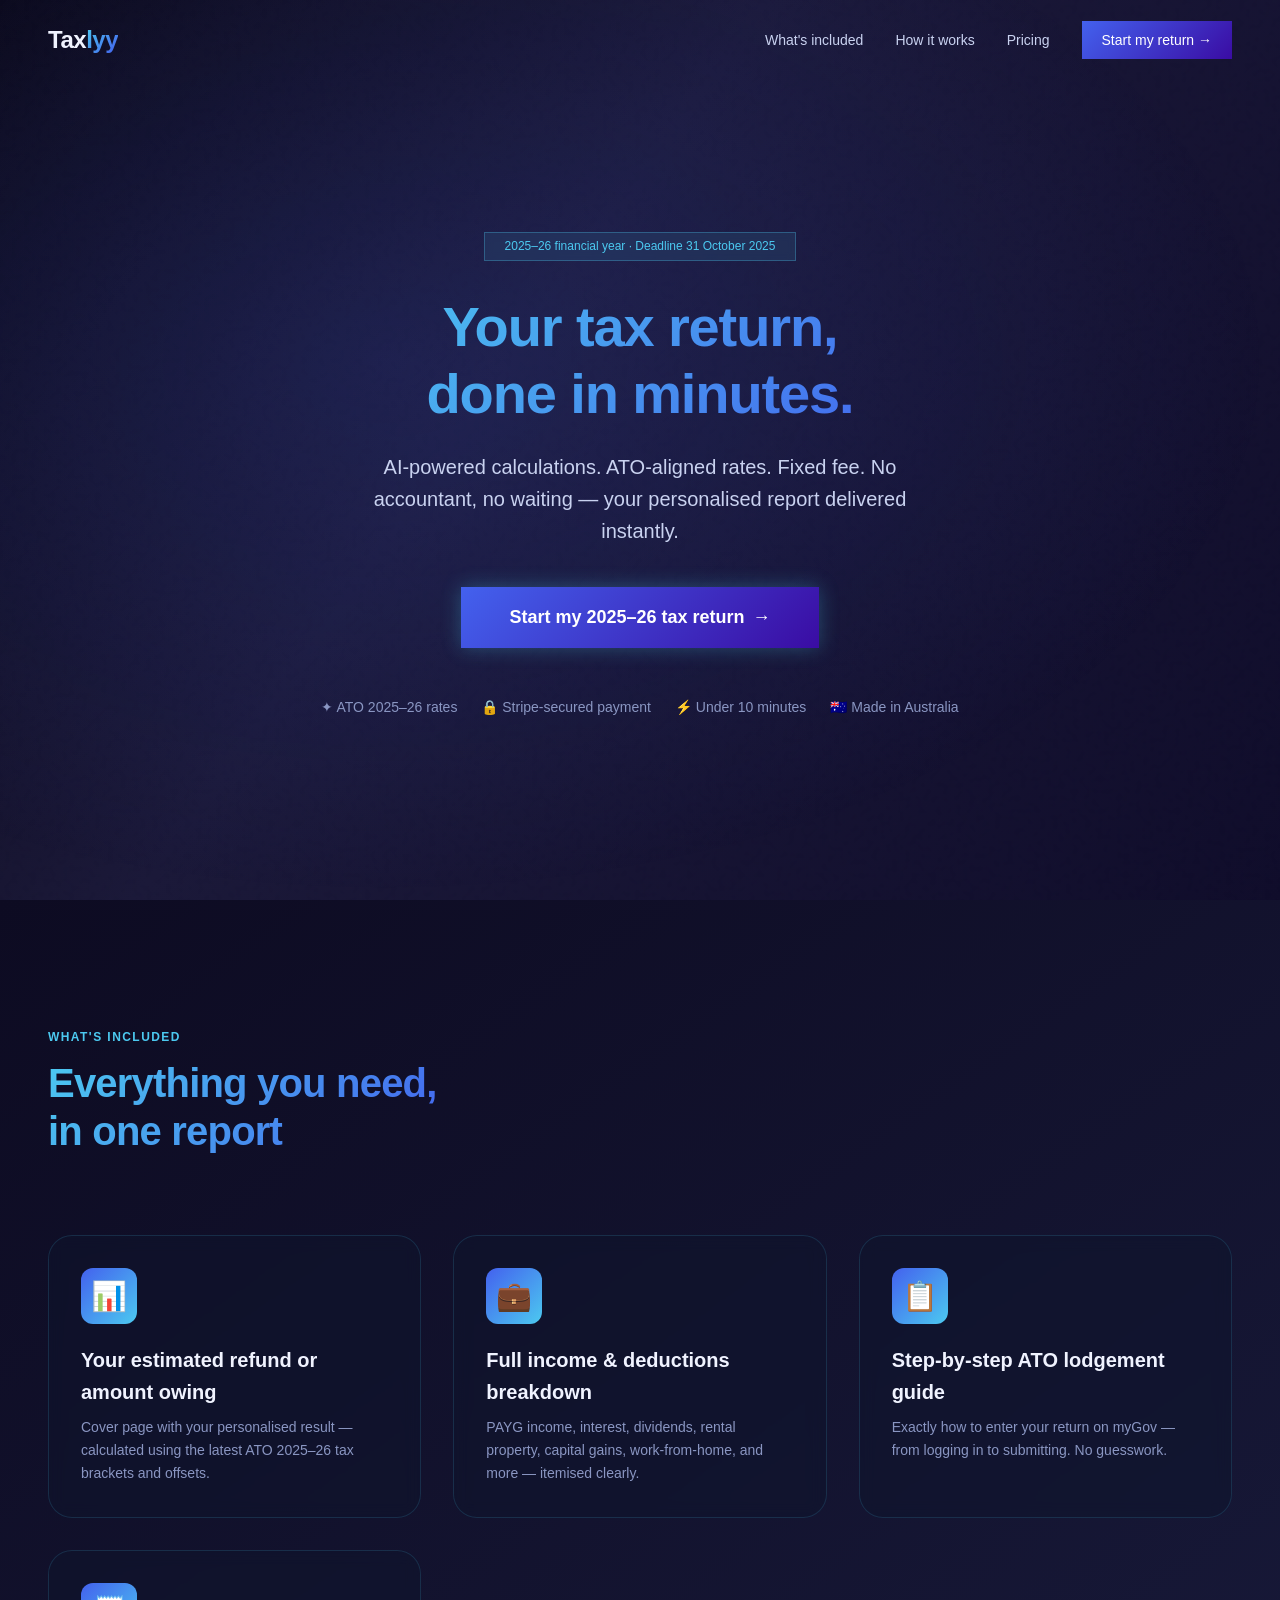
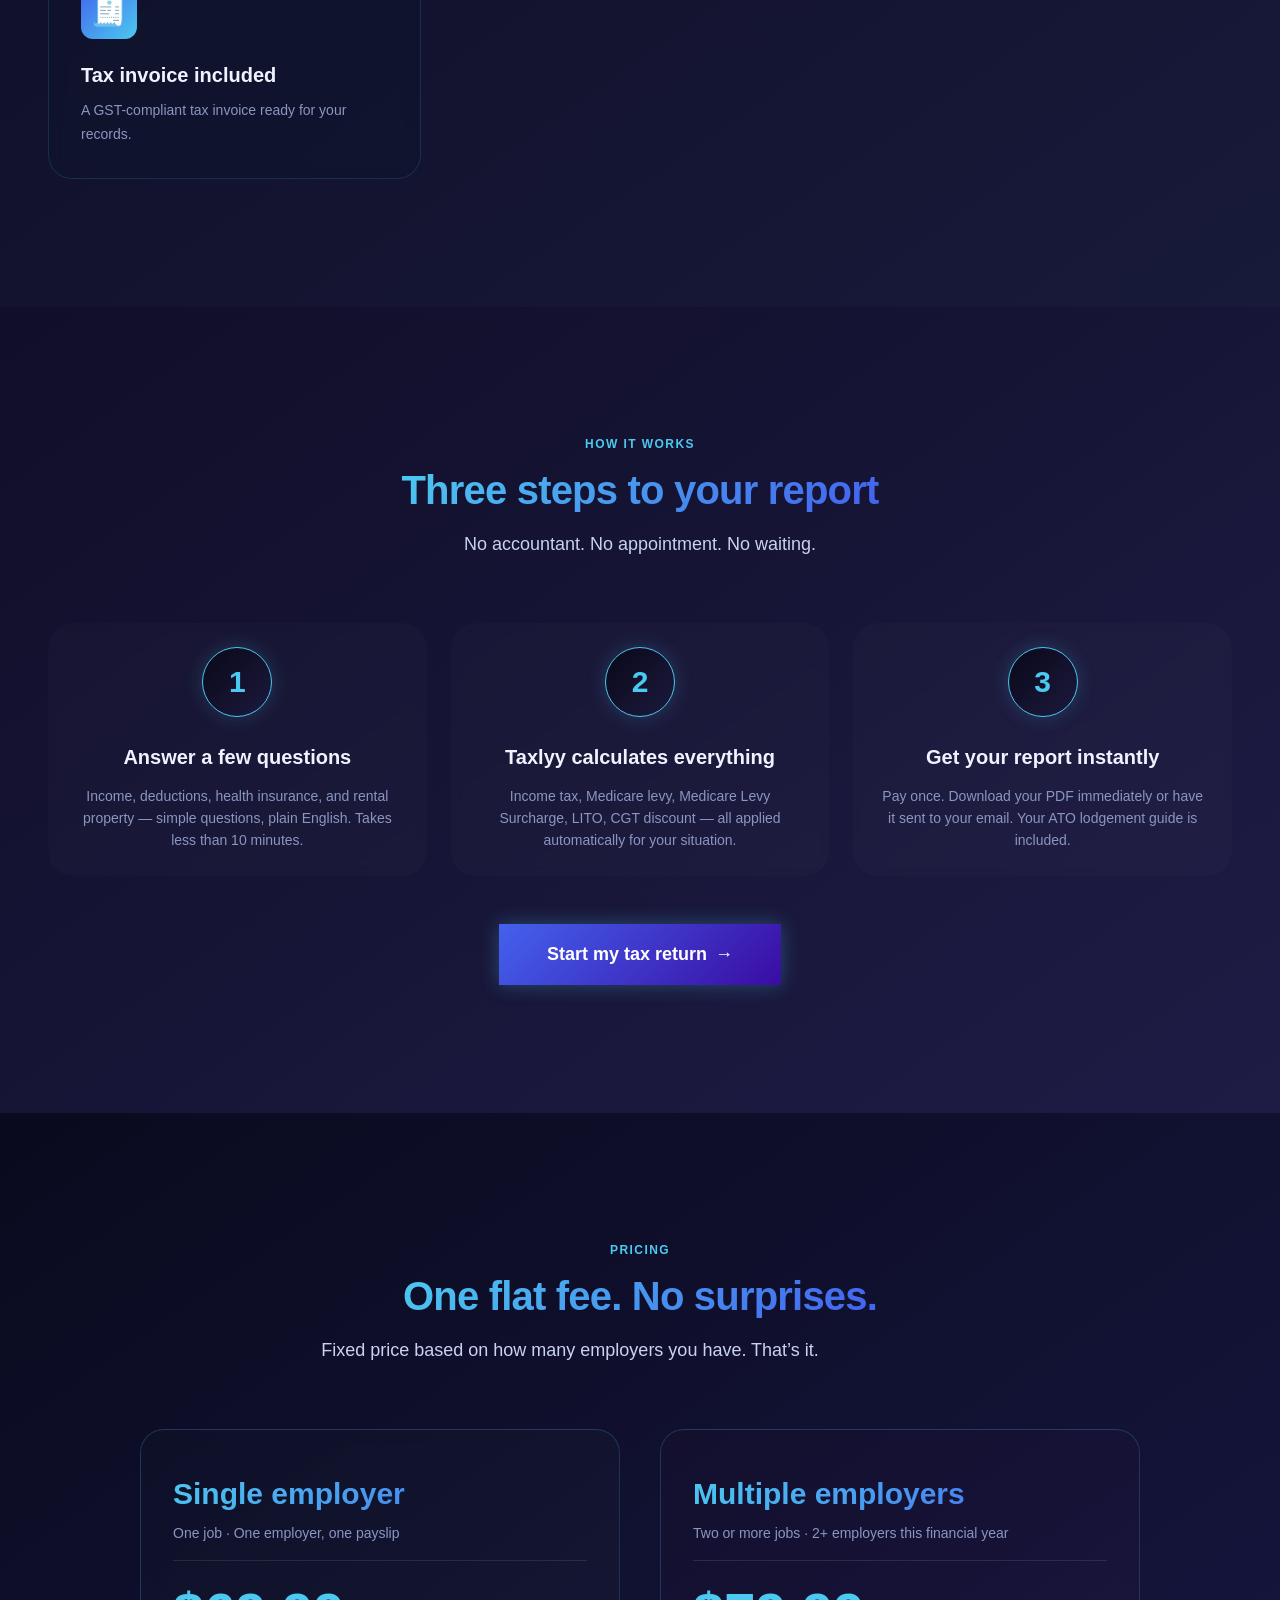
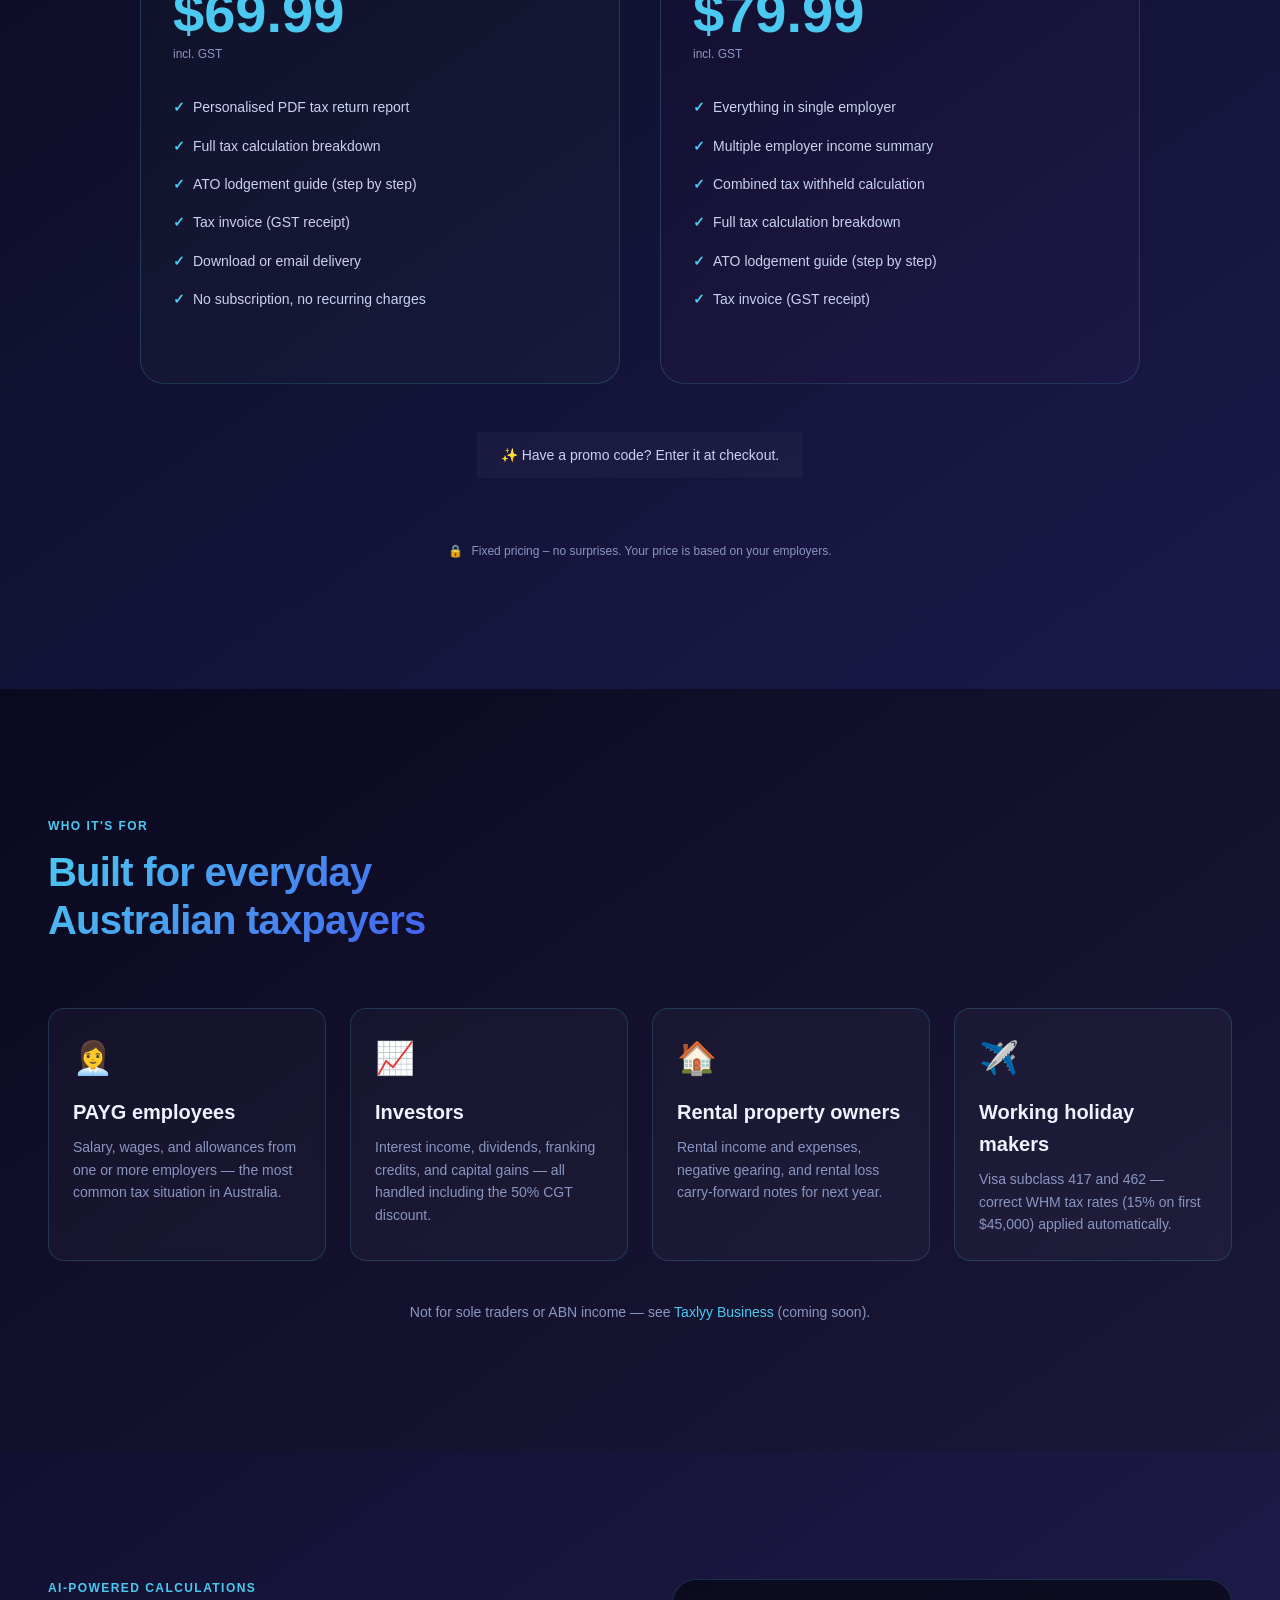
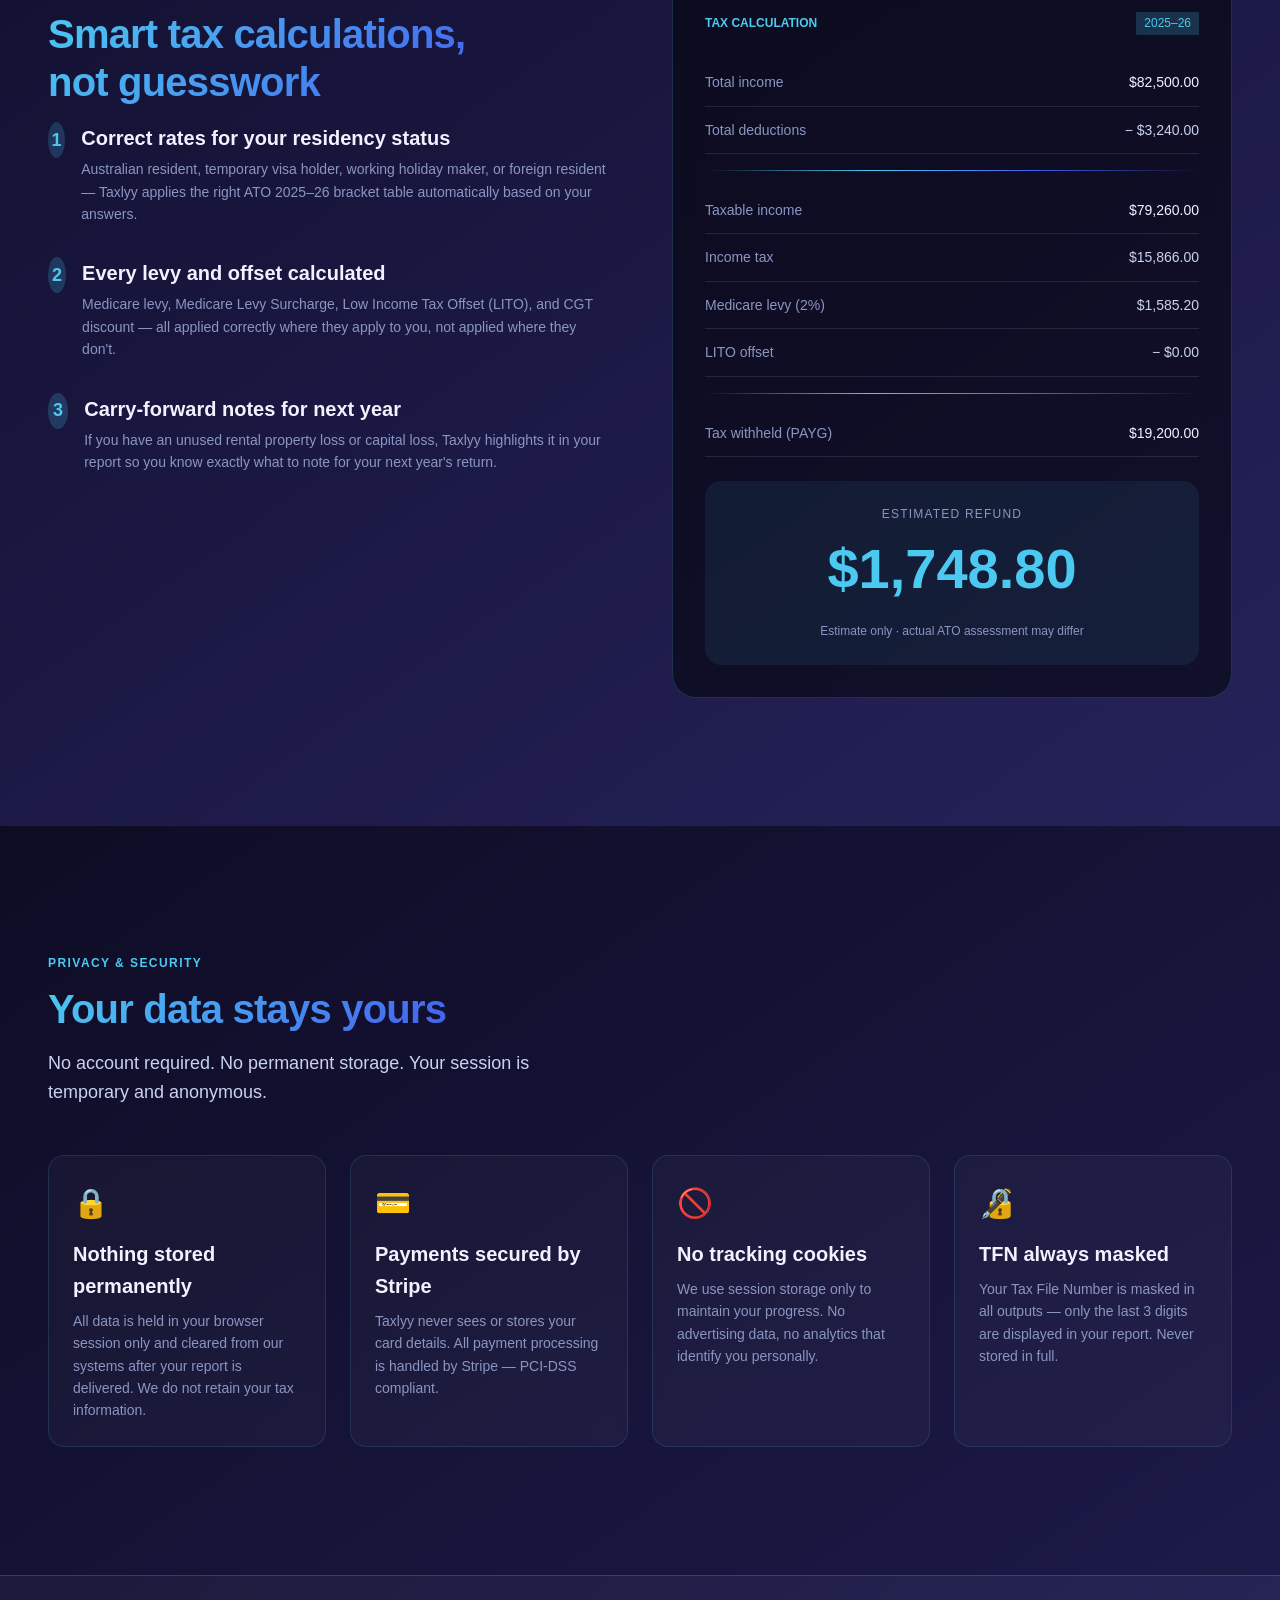
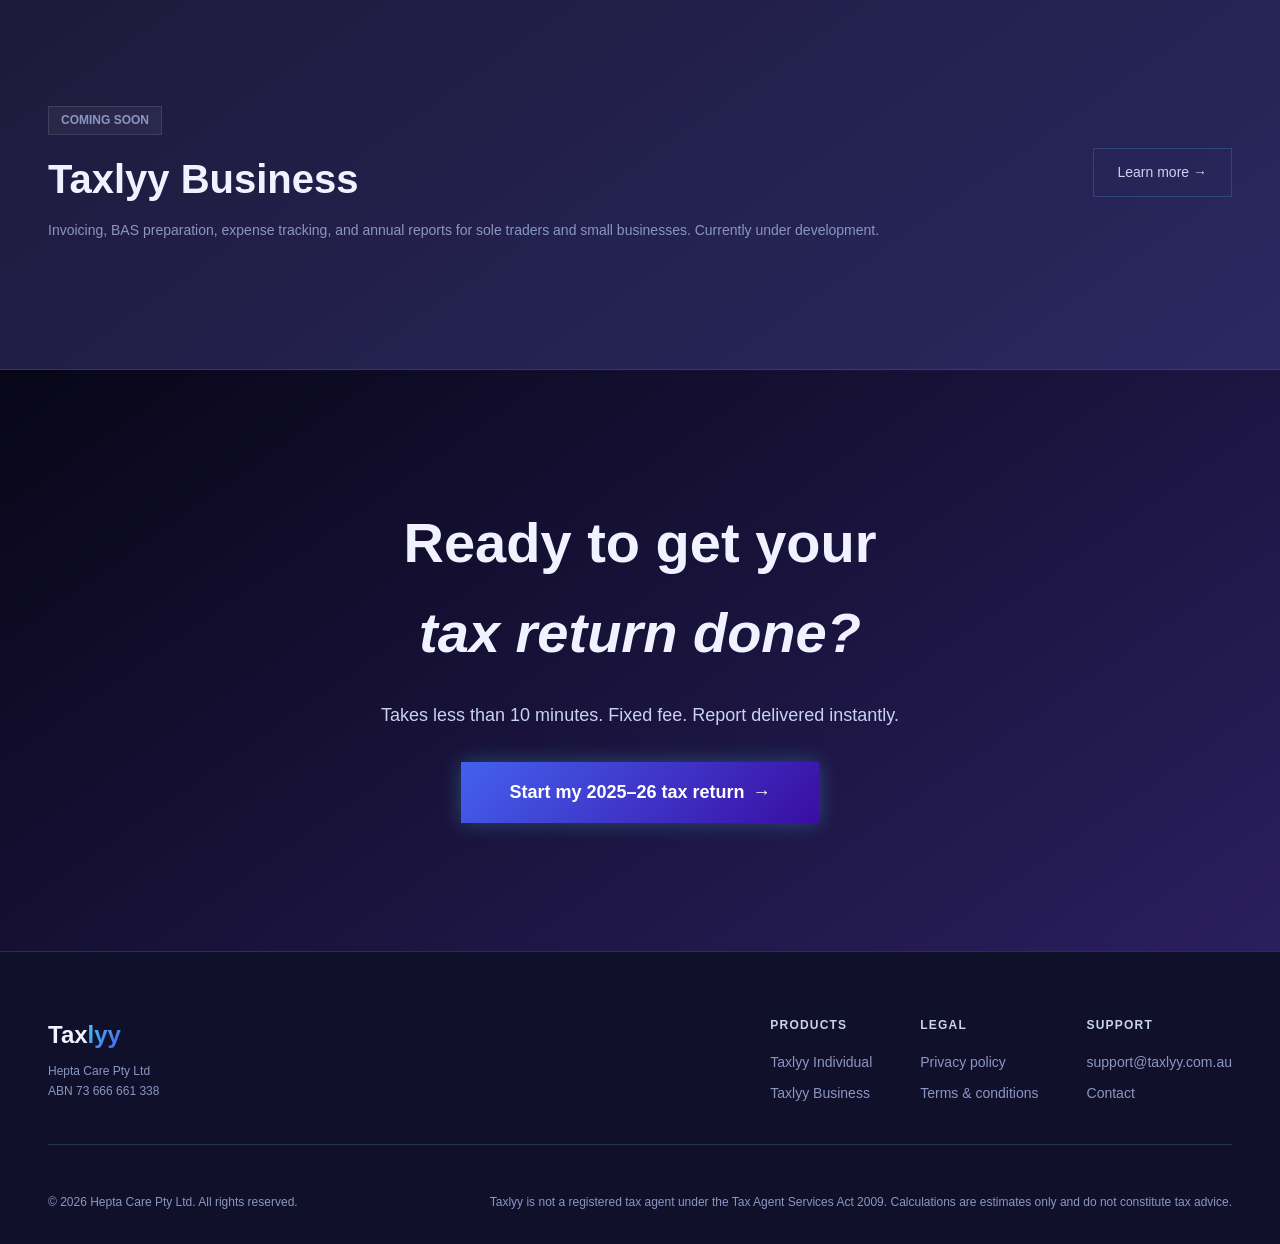
==== frontend/index.html @ 31630ec0 "Initial commit" ====
<!DOCTYPE html>
<html lang="en">
<head>
<meta charset="UTF-8">
<meta name="viewport" content="width=device-width, initial-scale=1.0">
<meta name="description" content="Taxlyy Individual — your Australian tax return done in under 10 minutes. AI-powered, ATO-aligned, fixed fee. 2025–26 financial year.">
<title>Taxlyy — Your Tax Return, Done</title>
<link rel="stylesheet" href="variables.css">
<link rel="stylesheet" href="styles.css">
<link rel="stylesheet" href="/legal/legal.css">
</head>
<body>

<!-- NAV -->
<nav id="navbar">
  <a href="/" class="nav-logo">Tax<span>lyy</span></a>
  <div class="nav-links">
    <a href="#features">What's included</a>
    <a href="#how">How it works</a>
    <a href="#pricing">Pricing</a>
    <a href="../individual/index.html" class="nav-cta">Start my return →</a>
  </div>
</nav>

<!-- HERO -->
<section id="hero">
  <div class="hero-grid"></div>
  <div class="hero-glow"></div>
  <div class="hero-inner">
    <div class="hero-badge">2025–26 financial year · Deadline 31 October 2025</div>
    <h1>
        Your tax return,<br>
        done in minutes.
    </h1>
    <p class="hero-sub">AI-powered calculations. ATO-aligned rates. Fixed fee. No accountant, no waiting — your personalised report delivered instantly.</p>
    <div class="hero-cta-group">
      <a href="../individual/index.html" class="btn-primary">
        Start my 2025–26 tax return <span class="arrow">→</span>
      </a>
      <div class="trust-row">
        <span>✦ ATO 2025–26 rates</span>
        <span>🔒 Stripe-secured payment</span>
        <span>⚡ Under 10 minutes</span>
        <span>🇦🇺 Made in Australia</span>
      </div>
    </div>
  </div>
</section>
<div class="section-rule"></div>

<!-- WHAT YOU GET -->
<section id="features">
  <div class="features-header reveal">
    <div class="section-label">What's included</div>
    <div class="section-heading">Everything you need,<br>in one report</div>
  </div>
  <div class="features-grid">
    <div class="feature-card reveal reveal-delay-1">
      <div class="feature-icon">📊</div>
      <h3>Your estimated refund or amount owing</h3>
      <p>Cover page with your personalised result — calculated using the latest ATO 2025–26 tax brackets and offsets.</p>
    </div>
    <div class="feature-card reveal reveal-delay-2">
      <div class="feature-icon">💼</div>
      <h3>Full income & deductions breakdown</h3>
      <p>PAYG income, interest, dividends, rental property, capital gains, work-from-home, and more — itemised clearly.</p>
    </div>
    <div class="feature-card reveal reveal-delay-3">
      <div class="feature-icon">📋</div>
      <h3>Step-by-step ATO lodgement guide</h3>
      <p>Exactly how to enter your return on myGov — from logging in to submitting. No guesswork.</p>
    </div>
    <div class="feature-card reveal reveal-delay-4">
      <div class="feature-icon">🧾</div>
      <h3>Tax invoice included</h3>
      <p>A GST-compliant tax invoice ready for your records.</p>
    </div>
  </div>
</section>

<!-- HOW IT WORKS -->
<section id="how">
  <div class="reveal" style="text-align:center; max-width:520px; margin:0 auto;">
    <div class="section-label">How it works</div>
    <div class="section-heading">Three steps to your report</div>
    <p class="section-sub">No accountant. No appointment. No waiting.</p>
  </div>
  <div class="steps-grid">
    <div class="step reveal reveal-delay-1">
      <div class="step-num">1</div>
      <h3>Answer a few questions</h3>
      <p>Income, deductions, health insurance, and rental property — simple questions, plain English. Takes less than 10 minutes.</p>
    </div>
    <div class="step reveal reveal-delay-2">
      <div class="step-num">2</div>
      <h3>Taxlyy calculates everything</h3>
      <p>Income tax, Medicare levy, Medicare Levy Surcharge, LITO, CGT discount — all applied automatically for your situation.</p>
    </div>
    <div class="step reveal reveal-delay-3">
      <div class="step-num">3</div>
      <h3>Get your report instantly</h3>
      <p>Pay once. Download your PDF immediately or have it sent to your email. Your ATO lodgement guide is included.</p>
    </div>
  </div>
  <div class="how-cta reveal">
    <a href="../individual/index.html" class="btn-primary">
      Start my tax return <span class="arrow">→</span>
    </a>
  </div>
</section>

<!-- PRICING -->
<section id="pricing" class="reveal">
    <div class="pricing-header">
        <div class="section-label">PRICING</div>
        <h2 class="section-heading">One flat fee. No surprises.</h2>
        <p class="section-sub">Fixed price based on how many employers you have. That’s it.</p>
    </div>
    <div class="pricing-grid">
        <!-- Single employer card -->
        <div class="price-card">
            <div class="price-title">Single employer</div>
            <div class="price-sub">One job · One employer, one payslip</div>
            <div class="price-amount">$69.99</div>
            <div class="price-gst">incl. GST</div>
            <ul class="price-features">
                <li>Personalised PDF tax return report</li>
                <li>Full tax calculation breakdown</li>
                <li>ATO lodgement guide (step by step)</li>
                <li>Tax invoice (GST receipt)</li>
                <li>Download or email delivery</li>
                <li>No subscription, no recurring charges</li>
            </ul>
        </div>
        <!-- Multiple employers card -->
        <div class="price-card">
            <div class="price-title">Multiple employers</div>
            <div class="price-sub">Two or more jobs · 2+ employers this financial year</div>
            <div class="price-amount">$79.99</div>
            <div class="price-gst">incl. GST</div>
            <ul class="price-features">
                <li>Everything in single employer</li>
                <li>Multiple employer income summary</li>
                <li>Combined tax withheld calculation</li>
                <li>Full tax calculation breakdown</li>
                <li>ATO lodgement guide (step by step)</li>
                <li>Tax invoice (GST receipt)</li>
            </ul>
        </div>
    </div>
    <div class="promo-note">✨ Have a promo code? Enter it at checkout.</div>
    <div class="pricing-footnote">
        <span class="lock-icon">🔒</span> Fixed pricing – no surprises. Your price is based on your employers.
    </div>
</section>

<!-- WHO IT IS FOR -->
<section id="who">
  <div class="reveal">
    <div class="section-label">Who it's for</div>
    <div class="section-heading">Built for everyday<br>Australian taxpayers</div>
  </div>
  <div class="who-grid">
    <div class="who-card reveal reveal-delay-1">
      <div class="who-card-icon">👩‍💼</div>
      <h3>PAYG employees</h3>
      <p>Salary, wages, and allowances from one or more employers — the most common tax situation in Australia.</p>
    </div>
    <div class="who-card reveal reveal-delay-2">
      <div class="who-card-icon">📈</div>
      <h3>Investors</h3>
      <p>Interest income, dividends, franking credits, and capital gains — all handled including the 50% CGT discount.</p>
    </div>
    <div class="who-card reveal reveal-delay-3">
      <div class="who-card-icon">🏠</div>
      <h3>Rental property owners</h3>
      <p>Rental income and expenses, negative gearing, and rental loss carry-forward notes for next year.</p>
    </div>
    <div class="who-card reveal reveal-delay-4">
      <div class="who-card-icon">✈️</div>
      <h3>Working holiday makers</h3>
      <p>Visa subclass 417 and 462 — correct WHM tax rates (15% on first $45,000) applied automatically.</p>
    </div>
  </div>
  <p class="who-note reveal">Not for sole traders or ABN income — see <a href="https://taxlyy.com.au/business">Taxlyy Business</a> (coming soon).</p>
</section>

<!-- AI POWERED -->
<section id="ai">
  <div class="ai-grid">
    <div>
      <div class="reveal">
        <div class="section-label">AI-powered calculations</div>
        <div class="section-heading">Smart tax calculations,<br>not guesswork</div>
      </div>
      <div class="ai-points">
        <div class="ai-point reveal reveal-delay-1">
          <div class="ai-point-num">1</div>
          <div>
            <h4>Correct rates for your residency status</h4>
            <p>Australian resident, temporary visa holder, working holiday maker, or foreign resident — Taxlyy applies the right ATO 2025–26 bracket table automatically based on your answers.</p>
          </div>
        </div>
        <div class="ai-point reveal reveal-delay-2">
          <div class="ai-point-num">2</div>
          <div>
            <h4>Every levy and offset calculated</h4>
            <p>Medicare levy, Medicare Levy Surcharge, Low Income Tax Offset (LITO), and CGT discount — all applied correctly where they apply to you, not applied where they don't.</p>
          </div>
        </div>
        <div class="ai-point reveal reveal-delay-3">
          <div class="ai-point-num">3</div>
          <div>
            <h4>Carry-forward notes for next year</h4>
            <p>If you have an unused rental property loss or capital loss, Taxlyy highlights it in your report so you know exactly what to note for your next year's return.</p>
          </div>
        </div>
      </div>
    </div>
    <div class="ai-visual reveal reveal-delay-2">
      <div class="calc-header">
        <div class="calc-title">Tax calculation</div>
        <div class="calc-badge">2025–26</div>
      </div>
      <div class="calc-row">
        <span class="label">Total income</span>
        <span class="value">$82,500.00</span>
      </div>
      <div class="calc-row">
        <span class="label">Total deductions</span>
        <span class="value deduct">− $3,240.00</span>
      </div>
      <div class="calc-divider"></div>
      <div class="calc-row">
        <span class="label">Taxable income</span>
        <span class="value">$79,260.00</span>
      </div>
      <div class="calc-row">
        <span class="label">Income tax</span>
        <span class="value deduct">$15,866.00</span>
      </div>
      <div class="calc-row">
        <span class="label">Medicare levy (2%)</span>
        <span class="value deduct">$1,585.20</span>
      </div>
      <div class="calc-row">
        <span class="label">LITO offset</span>
        <span class="value deduct">− $0.00</span>
      </div>
      <div class="calc-divider"></div>
      <div class="calc-row">
        <span class="label">Tax withheld (PAYG)</span>
        <span class="value">$19,200.00</span>
      </div>
      <div class="calc-result">
        <div class="result-label">Estimated refund</div>
        <div class="result-amount">$1,748.80</div>
        <div class="result-sub">Estimate only · actual ATO assessment may differ</div>
      </div>
    </div>
  </div>
</section>

<!-- PRIVACY -->
<section id="privacy">
  <div class="reveal" style="max-width:520px;">
    <div class="section-label">Privacy & security</div>
    <div class="section-heading">Your data stays yours</div>
    <p class="section-sub dark">No account required. No permanent storage. Your session is temporary and anonymous.</p>
  </div>
  <div class="privacy-grid">
    <div class="privacy-card reveal reveal-delay-1">
      <div class="privacy-card-icon">🔒</div>
      <h3>Nothing stored permanently</h3>
      <p>All data is held in your browser session only and cleared from our systems after your report is delivered. We do not retain your tax information.</p>
    </div>
    <div class="privacy-card reveal reveal-delay-2">
      <div class="privacy-card-icon">💳</div>
      <h3>Payments secured by Stripe</h3>
      <p>Taxlyy never sees or stores your card details. All payment processing is handled by Stripe — PCI-DSS compliant.</p>
    </div>
    <div class="privacy-card reveal reveal-delay-3">
      <div class="privacy-card-icon">🚫</div>
      <h3>No tracking cookies</h3>
      <p>We use session storage only to maintain your progress. No advertising data, no analytics that identify you personally.</p>
    </div>
    <div class="privacy-card reveal reveal-delay-4">
      <div class="privacy-card-icon">🔏</div>
      <h3>TFN always masked</h3>
      <p>Your Tax File Number is masked in all outputs — only the last 3 digits are displayed in your report. Never stored in full.</p>
    </div>
  </div>
</section>

<!-- BUSINESS COMING SOON -->
<section id="business">
  <div class="business-inner">
    <div class="business-text">
      <div class="coming-pill">Coming soon</div>
      <h2>Taxlyy Business</h2>
      <p>Invoicing, BAS preparation, expense tracking, and annual reports for sole traders and small businesses. Currently under development.</p>
    </div>
    <a href="https://taxlyy.com.au/business" class="btn-ghost">
      Learn more →
    </a>
  </div>
</section>

<!-- FINAL CTA -->
<section id="final-cta">
  <div class="final-cta-inner">
    <h2>Ready to get your<br><em>tax return done?</em></h2>
    <p>Takes less than 10 minutes. Fixed fee. Report delivered instantly.</p>
    <a href="../individual/index.html" class="btn-primary">
      Start my 2025–26 tax return <span class="arrow">→</span>
    </a>
  </div>
</section>

<!-- FOOTER -->
<footer>
  <div class="footer-top">
    <div class="footer-brand">
      <a href="/" class="footer-logo">Tax<span>lyy</span></a>
      <p>Hepta Care Pty Ltd<br>ABN 73 666 661 338</p>
    </div>
    <div class="footer-links">
      <div class="footer-col">
        <h4>Products</h4>
        <a href="../individual/index.html">Taxlyy Individual</a>
        <a href="https://taxlyy.com.au/business">Taxlyy Business</a>
      </div>
     <div class="footer-col">
        <h4>Legal</h4>
        <a href="../frontend/legal/privacy.html">Privacy policy</a>
        <a href="../frontend/legal/terms.html">Terms & conditions</a>
    </div>
      <div class="footer-col">
        <h4>Support</h4>
        <a href="mailto:support@taxlyy.com.au">support@taxlyy.com.au</a>
        <a href="https://taxlyy.com.au/contact">Contact</a>
      </div>
    </div>
  </div>
  <div class="footer-bottom">
    <p>© 2026 Hepta Care Pty Ltd. All rights reserved.</p>
    <p>Taxlyy is not a registered tax agent under the Tax Agent Services Act 2009. Calculations are estimates only and do not constitute tax advice.</p>
  </div>
</footer>

<script src="main.js"></script>
</body>
</html>
---- frontend/variables.css ----
/* ========================================
   VARIABLES – Taxlyy High‑Tech Edition
   Fluid typography, animated gradients, glass tokens
   ======================================== */

:root {
    /* ── CORE BRAND (Neon / Cyber) ── */
    --primary:               #4361ee;
    --primary-dark:          #3a0ca3;
    --primary-light:         #7209b7;
    --accent:                #4cc9f0;
    --accent-dark:           #3ab5db;
    --accent-dim:            rgba(76,201,240,0.2);

    /* ── GRADIENTS (Animated + Static) ── */
    --gradient-dark:         linear-gradient(135deg, #0b0914 0%, #15132b 50%, #1a1838 100%);
    --gradient-mid:          linear-gradient(135deg, #11102a 0%, #1c1a3e 100%);
    --gradient-hero-bg:      linear-gradient(125deg, #0a0818 0%, #1a1838 40%, #0f0c2a 100%);
    --gradient-accent-line:  linear-gradient(90deg, transparent, var(--accent), var(--primary), transparent);
    --gradient-glow:         radial-gradient(circle at var(--x, 50%) var(--y, 50%), rgba(76,201,240,0.3), transparent 60%);
    --gradient-card-border:  linear-gradient(135deg, var(--accent), var(--primary), var(--accent));
    --gradient-text:         linear-gradient(135deg, var(--accent), var(--primary));
    --gradient-shimmer:      repeating-linear-gradient(45deg, transparent, transparent 20px, rgba(255,255,255,0.03) 20px, rgba(255,255,255,0.03) 40px);

    /* ── BACKGROUNDS (Layered) ── */
    --bg-dark:               #0a0818;
    --bg-mid:                #11102a;
    --bg-light:              #1c1a3e;
    --bg-glass:              rgba(15, 20, 45, 0.45);
    --bg-glass-light:        rgba(255, 255, 255, 0.05);
    --bg-surface:            rgba(20, 25, 55, 0.6);

    /* Light sections (frosted, not plain) */
    --bg-white:              #f5f7ff;
    --bg-off-white:          #eff2fe;
    --bg-card-light:         rgba(255, 255, 255, 0.85);

    /* ── TEXT (Coordinated Scale) ── */
    --font-family:           'Inter', -apple-system, 'SF Pro Text', 'Helvetica Neue', sans-serif;
    
    /* Modular scale 1.25 – fluid with clamp */
    --text-xs:               clamp(0.6875rem, 3vw, 0.75rem);   /* 11–12px */
    --text-sm:               clamp(0.8125rem, 3.5vw, 0.875rem); /* 13–14px */
    --text-base:             clamp(1rem, 4vw, 1.125rem);        /* 16–18px */
    --text-md:               clamp(1.125rem, 5vw, 1.25rem);     /* 18–20px */
    --text-lg:               clamp(1.25rem, 5.5vw, 1.5rem);     /* 20–24px */
    --text-xl:               clamp(1.5rem, 6.5vw, 1.875rem);    /* 24–30px */
    --text-2xl:              clamp(1.875rem, 7.5vw, 2.5rem);    /* 30–40px */
    --text-3xl:              clamp(2.5rem, 9vw, 3.5rem);        /* 40–56px */
    --text-4xl:              clamp(3rem, 11vw, 5rem);           /* 48–80px */

    --font-weight-light:     300;
    --font-weight-regular:   400;
    --font-weight-medium:    500;
    --font-weight-semibold:  600;
    --font-weight-bold:      700;

    /* Text colors (chromatic) */
    --text-primary:          #f0f3ff;
    --text-secondary:        #c9d2f0;
    --text-muted:            #8a96c2;
    --text-dark:             #12172e;
    --text-dark-muted:       #5a6793;

    /* ── SPACING (8px baseline grid) ── */
    --space-0:               0;
    --space-1:               0.25rem;   /* 4px */
    --space-2:               0.5rem;    /* 8px */
    --space-3:               0.75rem;   /* 12px */
    --space-4:               1rem;      /* 16px */
    --space-5:               1.25rem;   /* 20px */
    --space-6:               1.5rem;    /* 24px */
    --space-8:               2rem;      /* 32px */
    --space-10:              2.5rem;    /* 40px */
    --space-12:              3rem;      /* 48px */
    --space-16:              4rem;      /* 64px */
    --space-20:              5rem;      /* 80px */
    --space-24:              6rem;      /* 96px */

    /* ── BORDERS & RADIUS ── */
    --border-glass:          rgba(76,201,240,0.2);
    --border-light:          rgba(255,255,255,0.08);
    --radius-sm:             0.5rem;
    --radius-md:             0.75rem;
    --radius-lg:             1rem;
    --radius-xl:             1.5rem;
    --radius-2xl:            2rem;

    /* ── SHADOWS & GLOWS ── */
    --shadow-sm:             0 4px 20px rgba(0,0,0,0.3);
    --shadow-md:             0 8px 30px rgba(0,0,0,0.4);
    --shadow-glow:           0 0 20px rgba(76,201,240,0.3);
    --shadow-glow-strong:    0 0 30px rgba(76,201,240,0.5);
    --shadow-glass:          0 8px 32px rgba(0,0,0,0.2);
    --shadow-hover:          0 20px 40px rgba(0,0,0,0.4), 0 0 0 1px rgba(76,201,240,0.3);

    /* ── GLASS & BLUR ── */
    --glass-bg:              rgba(15, 20, 40, 0.65);
    --glass-blur:            blur(12px);
    --glass-border:          0.5px solid var(--border-glass);

    /* ── ANIMATION TIMINGS ── */
    --transition-fast:       0.2s cubic-bezier(0.2, 0.9, 0.4, 1.1);
    --transition:            0.35s cubic-bezier(0.2, 0.9, 0.4, 1.1);
    --transition-slow:       0.6s cubic-bezier(0.2, 0.9, 0.4, 1.1);

    /* ── LAYOUT ── */
    --nav-height:            80px;
    --nav-height-scrolled:   60px;
    --section-padding-v:     clamp(4rem, 12vw, 8rem);
    --section-padding-h:     clamp(1.5rem, 5vw, 3rem);
    --max-width:             1280px;

    /* ── EXTRAS (noise, orbs) ── */
    --noise:                 url("data:image/svg+xml,%3Csvg viewBox='0 0 200 200' xmlns='http://www.w3.org/2000/svg'%3E%3Cfilter id='n'%3E%3CfeTurbulence type='fractalNoise' baseFrequency='0.7' numOctaves='1' stitchTiles='stitch'/%3E%3C/filter%3E%3Crect width='100%25' height='100%25' filter='url(%23n)' opacity='0.04'/%3E%3C/svg%3E");
}
---- frontend/styles.css ----
/* ========================================
   STYLES – Taxlyy High‑Tech Dark Theme
   Unified dark backgrounds, per‑section gradients, bright dividers
   Fully responsive, glassmorphism, animations
   ======================================== */

/* ── GLOBAL RESET ── */
*, *::before, *::after {
    box-sizing: border-box;
    margin: 0;
    padding: 0;
}

html {
    scroll-behavior: smooth;
    scroll-padding-top: var(--nav-height);
}

body {
    font-family: var(--font-family);
    font-size: var(--text-base);
    font-weight: var(--font-weight-regular);
    line-height: 1.6;
    background: var(--bg-dark);
    color: var(--text-primary);
    overflow-x: hidden;
    -webkit-font-smoothing: antialiased;
}

/* ── GLOBAL BACKGROUND NOISE & ORBS ── */
body::before {
    content: '';
    position: fixed;
    inset: 0;
    background: var(--gradient-hero-bg);
    z-index: -2;
}

body::after {
    content: '';
    position: fixed;
    inset: 0;
    background-image: var(--noise);
    pointer-events: none;
    z-index: -1;
    opacity: 0.4;
}

.orb {
    position: fixed;
    border-radius: 50%;
    filter: blur(80px);
    pointer-events: none;
    z-index: -1;
    opacity: 0.25;
    animation: float 20s infinite alternate ease-in-out;
}
.orb-1 { width: 50vw; height: 50vw; background: var(--primary); top: -20%; left: -20%; animation-duration: 30s; }
.orb-2 { width: 40vw; height: 40vw; background: var(--accent); bottom: -20%; right: -20%; animation-duration: 25s; }
.orb-3 { width: 30vw; height: 30vw; background: var(--primary-light); top: 40%; left: 20%; animation-duration: 20s; }

@keyframes float {
    0% { transform: translate(0, 0) scale(1); }
    100% { transform: translate(5%, 5%) scale(1.15); }
}

/* ── SCROLLBAR ── */
::-webkit-scrollbar { width: 5px; }
::-webkit-scrollbar-track { background: var(--bg-mid); }
::-webkit-scrollbar-thumb { background: var(--accent); border-radius: var(--radius-full); }

/* ── NAVIGATION ── */
nav {
    position: fixed;
    top: 0; left: 0; right: 0;
    z-index: 1000;
    display: flex;
    align-items: center;
    justify-content: space-between;
    padding: 0 var(--section-padding-h);
    height: var(--nav-height);
    background: transparent;
    transition: all var(--transition);
}
nav.scrolled {
    background: var(--glass-bg);
    backdrop-filter: var(--glass-blur);
    border-bottom: 0.5px solid var(--border-glass);
    height: var(--nav-height-scrolled);
}
.nav-logo {
    font-weight: var(--font-weight-semibold);
    font-size: var(--text-lg);
    letter-spacing: -0.02em;
    color: var(--text-primary);
    text-decoration: none;
}
.nav-logo span {
    background: var(--gradient-text);
    -webkit-background-clip: text;
    background-clip: text;
    color: transparent;
}
.nav-links {
    display: flex;
    align-items: center;
    gap: var(--space-8);
}
.nav-links a {
    font-size: var(--text-sm);
    font-weight: var(--font-weight-medium);
    color: var(--text-secondary);
    text-decoration: none;
    transition: color var(--transition-fast);
}
.nav-links a:hover { color: var(--accent); }
.nav-links .nav-cta {
    background: linear-gradient(135deg, var(--primary), var(--primary-dark));
    padding: 8px var(--space-5);
    border-radius: var(--radius-full);
    color: white;
    border: none;
}
.nav-links .nav-cta:hover {
    background: linear-gradient(135deg, var(--primary-dark), var(--primary));
    transform: translateY(-2px);
    box-shadow: var(--shadow-glow);
}

/* ── BRIGHT SECTION DIVIDER (global) ── */
.section-divider {
    height: 2px;
    background: var(--gradient-accent-line);
    width: 100%;
    margin: 0;
    opacity: 0.6;
    box-shadow: 0 0 8px var(--accent-dim);
}

/* ── HERO ── */
#hero {
    min-height: 100vh;
    display: flex;
    align-items: center;
    justify-content: center;
    text-align: center;
    padding: calc(var(--nav-height) + 2rem) var(--section-padding-h) 4rem;
    position: relative;
    overflow: hidden;
    background: radial-gradient(ellipse at 30% 40%, rgba(67,97,238,0.15), transparent 70%);
}
.hero-inner {
    max-width: 900px;
    margin: 0 auto;
    position: relative;
    z-index: 2;
}
.hero-badge {
  display: inline-flex;
  align-items: center;
  gap: var(--space-2);
  background: rgba(76, 201, 240, 0.1);
  backdrop-filter: blur(4px);
  border: 0.5px solid rgba(76, 201, 240, 0.3);
  border-radius: var(--radius-full);
  padding: var(--space-1) var(--space-5);
  font-size: var(--text-xs);
  font-weight: var(--font-weight-medium);
  color: var(--accent);
  margin-bottom: var(--space-8);
  opacity: 0;
  background-size: 200% 100%;
  
  /* Combine entrance + shimmer + optional glow pulse */
  animation: 
    fadeUp 0.6s 0.1s forwards,
    shimmer 3s infinite linear,
    glowPulse 2s infinite ease-in-out;  /* ← remove this line if you prefer only shimmer */
}
/* Entrance animation – fade in + slide up */
@keyframes fadeUp {
  0% {
    opacity: 0;
    transform: translateY(12px);
  }
  100% {
    opacity: 1;
    transform: translateY(0);
  }
}

/* High‑tech shimmer – moving light across the badge */
@keyframes shimmer {
  0% {
    background-position: 200% 0;
  }
  100% {
    background-position: -200% 0;
  }
}

/* Optional: soft neon border pulse for extra hi‑tech glow */
@keyframes glowPulse {
  0% {
    border-color: rgba(76, 201, 240, 0.3);
    box-shadow: 0 0 0px rgba(76, 201, 240, 0);
  }
  50% {
    border-color: rgba(76, 201, 240, 0.8);
    box-shadow: 0 0 8px rgba(76, 201, 240, 0.5);
  }
  100% {
    border-color: rgba(76, 201, 240, 0.3);
    box-shadow: 0 0 0px rgba(76, 201, 240, 0);
  }
}
h1 {
    font-size: var(--text-3xl);          /* smaller size */
    font-weight: var(--font-weight-bold);
    line-height: 1.2;
    letter-spacing: -0.02em;
    margin-bottom: var(--space-6);
    opacity: 0;
    animation: fadeUp 0.7s 0.2s forwards;
    background: var(--gradient-text);
    -webkit-background-clip: text;
    background-clip: text;
    color: transparent;
    font-style: normal;                  /* explicitly remove italic */
}
.gradient-text {
    background: var(--gradient-text);
    -webkit-background-clip: text;
    background-clip: text;
    color: transparent;
    animation: pulse-glow-text 3s infinite;
}
@keyframes pulse-glow-text {
    0%, 100% { text-shadow: 0 0 0 rgba(76,201,240,0); }
    50% { text-shadow: 0 0 12px rgba(76,201,240,0.4); }
}
.hero-sub {
    font-size: var(--text-md);
    font-weight: var(--font-weight-light);
    color: var(--text-secondary);
    max-width: 600px;
    margin: 0 auto var(--space-10);
    opacity: 0;
    animation: fadeUp 0.7s 0.35s forwards;
}
.hero-cta-group {
    display: flex;
    flex-direction: column;
    align-items: center;
    gap: var(--space-4);
    opacity: 0;
    animation: fadeUp 0.7s 0.5s forwards;
}
.btn-primary {
    display: inline-flex;
    align-items: center;
    gap: var(--space-2);
    background: linear-gradient(135deg, var(--primary), var(--primary-dark));
    padding: var(--space-4) var(--space-12);
    border-radius: var(--radius-full);
    font-size: var(--text-base);
    font-weight: var(--font-weight-semibold);
    color: white;
    text-decoration: none;
    transition: all var(--transition);
    box-shadow: var(--shadow-glow);
    border: none;
    cursor: pointer;
    position: relative;
    overflow: hidden;
}
.btn-primary::before {
    content: '';
    position: absolute;
    inset: 0;
    background: linear-gradient(90deg, transparent, rgba(255,255,255,0.2), transparent);
    transform: translateX(-100%);
    transition: transform 0.6s;
}
.btn-primary:hover::before { transform: translateX(100%); }
.btn-primary:hover {
    transform: translateY(-3px);
    box-shadow: var(--shadow-glow-strong);
}
.trust-row {
    display: flex;
    flex-wrap: wrap;
    justify-content: center;
    gap: var(--space-6);
    font-size: var(--text-sm);
    color: var(--text-muted);
    margin-top: var(--space-8);
}

/* ── COMMON SECTION STYLES ── */
section {
    padding: var(--section-padding-v) var(--section-padding-h);
    position: relative;
    z-index: 1;
}
.section-label {
    font-size: var(--text-xs);
    font-weight: var(--font-weight-semibold);
    letter-spacing: 0.12em;
    text-transform: uppercase;
    color: var(--accent);
    margin-bottom: var(--space-3);
}
.section-heading {
    font-size: var(--text-2xl);
    font-weight: var(--font-weight-semibold);
    line-height: 1.2;
    letter-spacing: -0.02em;
    margin-bottom: var(--space-4);
    background: var(--gradient-text);
    -webkit-background-clip: text;
    background-clip: text;
    color: transparent;
    display: inline-block;
}
.section-sub {
    font-size: var(--text-base);
    font-weight: var(--font-weight-light);
    color: var(--text-secondary);
    max-width: 560px;
}

/* ── FEATURES (gradient: #0d0b22 → #181a3a) ── */
#features {
    background: linear-gradient(145deg, #0d0b22 0%, #181a3a 100%);
    position: relative;
}
.features-header { margin-bottom: var(--space-16); }
.features-grid {
    display: grid;
    grid-template-columns: repeat(auto-fit, minmax(min(100%, 280px), 1fr));
    gap: var(--space-8);
}
.feature-card {
    background: rgba(15, 20, 45, 0.5);
    backdrop-filter: blur(8px);
    border-radius: var(--radius-xl);
    padding: var(--space-8);
    border: 0.5px solid rgba(76,201,240,0.15);
    transition: all var(--transition);
}
.feature-card:hover {
    transform: translateY(-8px);
    border-color: var(--accent);
    box-shadow: 0 0 0 1px var(--accent-dim), var(--shadow-hover);
}
.feature-icon {
    width: 56px;
    height: 56px;
    background: linear-gradient(135deg, var(--primary), var(--accent));
    border-radius: var(--radius-md);
    display: flex;
    align-items: center;
    justify-content: center;
    margin-bottom: var(--space-5);
    font-size: 1.8rem;
    color: white;
}
.feature-card h3 {
    font-size: var(--text-md);
    font-weight: var(--font-weight-semibold);
    margin-bottom: var(--space-2);
    color: var(--text-primary);
}
.feature-card p {
    font-size: var(--text-sm);
    color: var(--text-muted);
    line-height: 1.65;
}

/* ── HOW IT WORKS (gradient: #100e28 → #1e1c45) ── */
#how {
    background: linear-gradient(145deg, #100e28 0%, #1e1c45 100%);
}
.steps-grid {
    display: grid;
    grid-template-columns: repeat(auto-fit, minmax(240px, 1fr));
    gap: var(--space-6);
    margin-top: var(--space-16);
    position: relative;
}
.step {
    text-align: center;
    padding: var(--space-6);
    background: rgba(255,255,255,0.02);
    border-radius: var(--radius-xl);
    backdrop-filter: blur(4px);
    transition: all var(--transition);
}
.step:hover {
    transform: translateY(-5px);
    background: rgba(76,201,240,0.05);
    border: 0.5px solid rgba(76,201,240,0.2);
}
.step-num {
    width: 70px;
    height: 70px;
    background: linear-gradient(135deg, var(--bg-dark), var(--bg-light));
    border: 1px solid var(--accent);
    border-radius: 50%;
    display: flex;
    align-items: center;
    justify-content: center;
    margin: 0 auto var(--space-6);
    font-size: var(--text-xl);
    font-weight: var(--font-weight-bold);
    color: var(--accent);
    box-shadow: 0 0 20px rgba(76,201,240,0.2);
    transition: all var(--transition);
}
.step:hover .step-num {
    transform: scale(1.05);
    box-shadow: var(--shadow-glow-strong);
}
.step h3 {
    font-size: var(--text-md);
    font-weight: var(--font-weight-semibold);
    margin-bottom: var(--space-3);
}
.step p {
    font-size: var(--text-sm);
    color: var(--text-muted);
}
.how-cta {
    text-align: center;
    margin-top: var(--space-12);
}

/* ── PRICING (gradient: #0a0a1e → #1a1a4a) ── */
#pricing {
    background: linear-gradient(145deg, #0a0a1e 0%, #1a1a4a 100%);
    text-align: center;
}
.pricing-header {
    max-width: 700px;
    margin: 0 auto var(--space-16);
}
.pricing-grid {
    display: grid;
    grid-template-columns: repeat(auto-fit, minmax(min(100%, 300px), 1fr));
    gap: var(--space-10);
    max-width: 1000px;
    margin: 0 auto;
}
.price-card {
    background: rgba(10, 10, 30, 0.7);
    backdrop-filter: blur(8px);
    border-radius: var(--radius-xl);
    padding: var(--space-10) var(--space-8);
    border: 0.5px solid rgba(76,201,240,0.2);
    transition: all var(--transition);
    text-align: left;
}
.price-card:hover {
    transform: translateY(-6px);
    border-color: var(--accent);
    box-shadow: 0 0 0 1px var(--accent-dim), var(--shadow-hover);
}
.price-card:first-child {
    background: linear-gradient(145deg, rgba(15, 17, 40, 0.8), rgba(25, 28, 60, 0.8));
}
.price-card:last-child {
    background: linear-gradient(145deg, rgba(20, 15, 45, 0.8), rgba(30, 25, 70, 0.8));
}
.price-title {
    font-size: var(--text-xl);
    font-weight: var(--font-weight-bold);
    margin-bottom: var(--space-1);
    background: var(--gradient-text);
    -webkit-background-clip: text;
    background-clip: text;
    color: transparent;
}
.price-sub {
    font-size: var(--text-sm);
    color: var(--text-muted);
    margin-bottom: var(--space-4);
    border-bottom: 0.5px solid rgba(255,255,255,0.1);
    padding-bottom: var(--space-4);
}
.price-amount {
    font-size: var(--text-3xl);
    font-weight: var(--font-weight-bold);
    color: var(--accent);
    line-height: 1;
    margin: var(--space-6) 0 var(--space-1);
}
.price-gst {
    font-size: var(--text-xs);
    color: var(--text-muted);
    margin-bottom: var(--space-6);
}
.price-features {
    list-style: none;
    margin: var(--space-6) 0;
}
.price-features li {
    padding: var(--space-2) 0;
    font-size: var(--text-sm);
    display: flex;
    align-items: center;
    gap: var(--space-2);
    color: var(--text-secondary);
}
.price-features li::before {
    content: '✓';
    color: var(--accent);
    font-weight: bold;
}
.promo-note {
    margin-top: var(--space-12);      /* increased from space-8 */
    margin-bottom: var(--space-4);
    padding: var(--space-3) var(--space-6);  /* add inner padding */
    font-size: var(--text-sm);
    color: var(--text-secondary);
    text-align: center;
    cursor: pointer;
    display: inline-block;
    width: auto;
    border-radius: var(--radius-full);
    background: rgba(255,255,255,0.03);
    transition: all var(--transition-fast);
}
.promo-note:hover {
    color: var(--accent);
    background: rgba(76,201,240,0.1);
}
.pricing-footnote {
    margin-top: var(--space-12);
    text-align: center;
    font-size: var(--text-xs);
    color: var(--text-muted);
    display: flex;
    align-items: center;
    justify-content: center;
    gap: var(--space-2);
    flex-wrap: wrap;
}

/* ── AI POWERED (gradient: #121030 → #25225a) ── */
#ai {
    background: linear-gradient(145deg, #121030 0%, #25225a 100%);
}
.ai-grid {
    display: grid;
    grid-template-columns: 1fr 1fr;
    gap: var(--space-16);
    align-items: start;
}
.ai-points {
    display: flex;
    flex-direction: column;
    gap: var(--space-8);
}
.ai-point {
    display: flex;
    gap: var(--space-4);
}
.ai-point-num {
    width: 36px;
    height: 36px;
    background: var(--accent-dim);
    border-radius: 50%;
    display: flex;
    align-items: center;
    justify-content: center;
    font-weight: bold;
    color: var(--accent);
}
.ai-point h4 {
    font-size: var(--text-md);
    font-weight: var(--font-weight-semibold);
    margin-bottom: var(--space-1);
}
.ai-point p {
    font-size: var(--text-sm);
    color: var(--text-muted);
}
.ai-visual {
    background: rgba(0,0,0,0.5);
    backdrop-filter: blur(12px);
    border-radius: var(--radius-xl);
    border: 0.5px solid var(--border-glass);
    padding: var(--space-8);
    position: sticky;
    top: 100px;
}
.calc-header {
    display: flex;
    justify-content: space-between;
    align-items: center;
    margin-bottom: var(--space-6);
}
.calc-title {
    font-size: var(--text-xs);
    font-weight: var(--font-weight-semibold);
    text-transform: uppercase;
    color: var(--accent);
}
.calc-badge {
    font-size: var(--text-xs);
    background: var(--accent-dim);
    padding: 2px var(--space-2);
    border-radius: var(--radius-full);
    color: var(--accent);
}
.calc-row {
    display: flex;
    justify-content: space-between;
    padding: var(--space-3) 0;
    border-bottom: 0.5px solid rgba(255,255,255,0.1);
    font-size: var(--text-sm);
}
.calc-row .label { color: var(--text-muted); }
.calc-row .value { font-weight: var(--font-weight-medium); }
.calc-row .value.deduct { color: var(--text-secondary); }
.calc-divider {
    height: 1px;
    background: var(--gradient-accent-line);
    margin: var(--space-4) 0;
}
.calc-result {
    background: rgba(76,201,240,0.08);
    border-radius: var(--radius-lg);
    padding: var(--space-6);
    text-align: center;
    margin-top: var(--space-6);
}
.result-label {
    font-size: var(--text-xs);
    text-transform: uppercase;
    letter-spacing: 0.1em;
    color: var(--text-muted);
}
.result-amount {
    font-size: var(--text-3xl);
    font-weight: var(--font-weight-bold);
    color: var(--accent);
    animation: countPulse 2s infinite;
}
@keyframes countPulse {
    0%, 100% { text-shadow: 0 0 0 var(--accent-dim); }
    50% { text-shadow: 0 0 20px var(--accent); }
}
.result-sub {
    font-size: var(--text-xs);
    color: var(--text-muted);
    margin-top: var(--space-2);
}
.calc-row:last-of-type .value::after {
    content: '_';
    display: inline-block;
    width: 0;
    animation: blink 1s step-end infinite;
    margin-left: 2px;
}
@keyframes blink {
    0%, 100% { opacity: 1; }
    50% { opacity: 0; }
}

/* ── WHO IT IS FOR (gradient: #0b0920 → #1a1838) ── */
#who {
    background: linear-gradient(145deg, #0b0920 0%, #1a1838 100%);
}
.who-grid {
    display: grid;
    grid-template-columns: repeat(auto-fit, minmax(min(100%, 240px), 1fr));
    gap: var(--space-6);
    margin-top: var(--space-12);
}
.who-card {
    background: rgba(255,255,255,0.03);
    backdrop-filter: blur(4px);
    border: 0.5px solid var(--border-glass);
    border-radius: var(--radius-lg);
    padding: var(--space-6);
    transition: all var(--transition);
}
.who-card:hover {
    transform: translateY(-5px);
    border-color: var(--accent);
    background: rgba(76,201,240,0.05);
    box-shadow: var(--shadow-glow);
}
.who-card-icon {
    font-size: 2rem;
    margin-bottom: var(--space-3);
}
.who-card h3 {
    font-size: var(--text-md);
    font-weight: var(--font-weight-semibold);
    margin-bottom: var(--space-2);
}
.who-card p {
    font-size: var(--text-sm);
    color: var(--text-muted);
}
.who-note {
    margin-top: var(--space-10);
    text-align: center;
    font-size: var(--text-sm);
    color: var(--text-muted);
}
.who-note a {
    color: var(--accent);
    text-decoration: none;
}
.who-note a:hover { text-decoration: underline; }

/* ── PRIVACY (gradient: #0e0c24 → #1c1a48) ── */
#privacy {
    background: linear-gradient(145deg, #0e0c24 0%, #1c1a48 100%);
}
.privacy-grid {
    display: grid;
    grid-template-columns: repeat(auto-fit, minmax(min(100%, 240px), 1fr));
    gap: var(--space-6);
    margin-top: var(--space-12);
}
.privacy-card {
    background: rgba(255,255,255,0.03);
    backdrop-filter: blur(4px);
    border-radius: var(--radius-lg);
    padding: var(--space-6);
    border: 0.5px solid rgba(76,201,240,0.15);
    transition: all var(--transition);
}
.privacy-card:hover {
    transform: translateY(-4px);
    border-color: var(--accent);
    box-shadow: var(--shadow-glow);
}
.privacy-card-icon {
    font-size: 1.8rem;
    margin-bottom: var(--space-3);
}
.privacy-card h3 {
    font-size: var(--text-md);
    font-weight: var(--font-weight-semibold);
    margin-bottom: var(--space-2);
}
.privacy-card p {
    font-size: var(--text-sm);
    color: var(--text-muted);
}

/* ── BUSINESS COMING SOON (gradient: #1c1a3a → #2a2860) ── */
#business {
    background: linear-gradient(145deg, #1c1a3a 0%, #2a2860 100%);
    border-top: 0.5px solid var(--border-glass);
    border-bottom: 0.5px solid var(--border-glass);
}
.business-inner {
    display: flex;
    align-items: center;
    justify-content: space-between;
    gap: var(--space-10);
    flex-wrap: wrap;
}
.business-text h2 {
    font-size: var(--text-2xl);
    font-weight: var(--font-weight-semibold);
    margin-bottom: var(--space-2);
}
.business-text p {
    font-size: var(--text-sm);
    color: var(--text-muted);
}
.coming-pill {
    display: inline-block;
    font-size: var(--text-xs);
    font-weight: var(--font-weight-semibold);
    text-transform: uppercase;
    background: rgba(255,255,255,0.05);
    border: 0.5px solid rgba(255,255,255,0.1);
    padding: 4px var(--space-3);
    border-radius: var(--radius-full);
    color: var(--text-muted);
    margin-bottom: var(--space-3);
}
.btn-ghost {
    display: inline-flex;
    align-items: center;
    gap: var(--space-2);
    background: transparent;
    border: 0.5px solid var(--border-glass);
    padding: var(--space-3) var(--space-6);
    border-radius: var(--radius-full);
    font-size: var(--text-sm);
    color: var(--text-secondary);
    text-decoration: none;
    transition: all var(--transition);
}
.btn-ghost:hover {
    border-color: var(--accent);
    color: var(--accent);
    background: rgba(76,201,240,0.05);
}

/* ── FINAL CTA (gradient: #080618 → #2a1f5e) ── */
#final-cta {
    background: linear-gradient(145deg, #080618 0%, #2a1f5e 100%);
    text-align: center;
    position: relative;
}
.cta-glow {
    position: absolute;
    inset: 0;
    background: radial-gradient(circle at center, rgba(76,201,240,0.15), transparent);
    pointer-events: none;
}
.final-cta-inner {
    position: relative;
    z-index: 2;
}
.final-cta-inner h2 {
    font-size: var(--text-3xl);
    margin-bottom: var(--space-6);
}
.final-cta-inner p {
    font-size: var(--text-base);
    color: var(--text-secondary);
    max-width: 600px;
    margin: 0 auto var(--space-8);
}
.final-disclaimer {
    margin: 0 auto var(--space-8);
    font-size: var(--text-xs);
    color: var(--text-muted);
}

/* ── FOOTER (dark) ── */
footer {
    background: var(--bg-mid);
    border-top: 0.5px solid var(--border-glass);
    padding: var(--space-16) var(--section-padding-h) var(--space-8);
}
.footer-top {
    display: flex;
    justify-content: space-between;
    flex-wrap: wrap;
    gap: var(--space-12);
    margin-bottom: var(--space-12);
    padding-bottom: var(--space-8);
    border-bottom: 0.5px solid var(--border-glass);
}
.footer-brand .footer-logo {
    font-size: var(--text-lg);
    font-weight: var(--font-weight-semibold);
    text-decoration: none;
    color: var(--text-primary);
    display: inline-block;
    margin-bottom: var(--space-2);
}
.footer-brand .footer-logo span {
    background: var(--gradient-text);
    -webkit-background-clip: text;
    background-clip: text;
    color: transparent;
}
.footer-brand p {
    font-size: var(--text-xs);
    color: var(--text-muted);
    max-width: 240px;
}
.footer-links {
    display: flex;
    gap: var(--space-12);
    flex-wrap: wrap;
}
.footer-col h4 {
    font-size: var(--text-xs);
    font-weight: var(--font-weight-semibold);
    text-transform: uppercase;
    letter-spacing: 0.1em;
    color: var(--text-secondary);
    margin-bottom: var(--space-4);
}
.footer-col a {
    display: block;
    font-size: var(--text-sm);
    color: var(--text-muted);
    text-decoration: none;
    margin-bottom: var(--space-2);
    transition: color var(--transition-fast);
}
.footer-col a:hover {
    color: var(--accent);
}
.footer-bottom {
    display: flex;
    justify-content: space-between;
    flex-wrap: wrap;
    gap: var(--space-4);
    font-size: var(--text-xs);
    color: var(--text-muted);
}

/* ── REVEAL ANIMATIONS ── */
.reveal {
    opacity: 0;
    transform: translateY(40px);
    transition: opacity 0.8s var(--transition), transform 0.8s var(--transition);
}
.reveal.visible {
    opacity: 1;
    transform: translateY(0);
}
.reveal-delay-1 { transition-delay: 0.1s; }
.reveal-delay-2 { transition-delay: 0.2s; }
.reveal-delay-3 { transition-delay: 0.3s; }
.reveal-delay-4 { transition-delay: 0.4s; }

/* ── BRIGHT DIVIDERS (inserted between sections via HTML) ── */
.divider-glow {
    height: 2px;
    background: var(--gradient-accent-line);
    width: 80%;
    margin: 0 auto;
    border: 0;
    opacity: 0.5;
    box-shadow: 0 0 6px var(--accent-dim);
}

/* ── RESPONSIVE (Mobile & Tablet) ── */
@media (max-width: 992px) {
    .ai-grid {
        grid-template-columns: 1fr;
        gap: var(--space-12);
    }
    .ai-visual {
        position: static;
    }
}
@media (max-width: 768px) {
    nav {
        padding: 0 20px;
    }
    .nav-links a:not(.nav-cta) {
        display: none;
    }
    .hero-inner {
        padding: 0 var(--space-4);
    }
    h1 {
        font-size: var(--text-3xl);
    }
    .section-heading {
        font-size: var(--text-xl);
    }
    .steps-grid {
        gap: var(--space-4);
    }
    .step {
        padding: var(--space-4);
    }
    .step-num {
        width: 55px;
        height: 55px;
        font-size: var(--text-lg);
    }
    .business-inner {
        flex-direction: column;
        text-align: center;
    }
    .footer-top {
        flex-direction: column;
        gap: var(--space-8);
    }
    .footer-links {
        gap: var(--space-8);
        flex-wrap: wrap;
    }
    .pricing-grid {
        gap: var(--space-6);
    }
    .price-card {
        padding: var(--space-8);
    }
}
@media (max-width: 480px) {
    .pricing-grid, .features-grid, .who-grid, .privacy-grid {
        gap: var(--space-5);
    }
    .price-amount {
        font-size: var(--text-2xl);
    }
    .btn-primary {
        padding: var(--space-3) var(--space-8);
        font-size: var(--text-sm);
    }
    .hero-badge {
        font-size: 10px;
    }
}
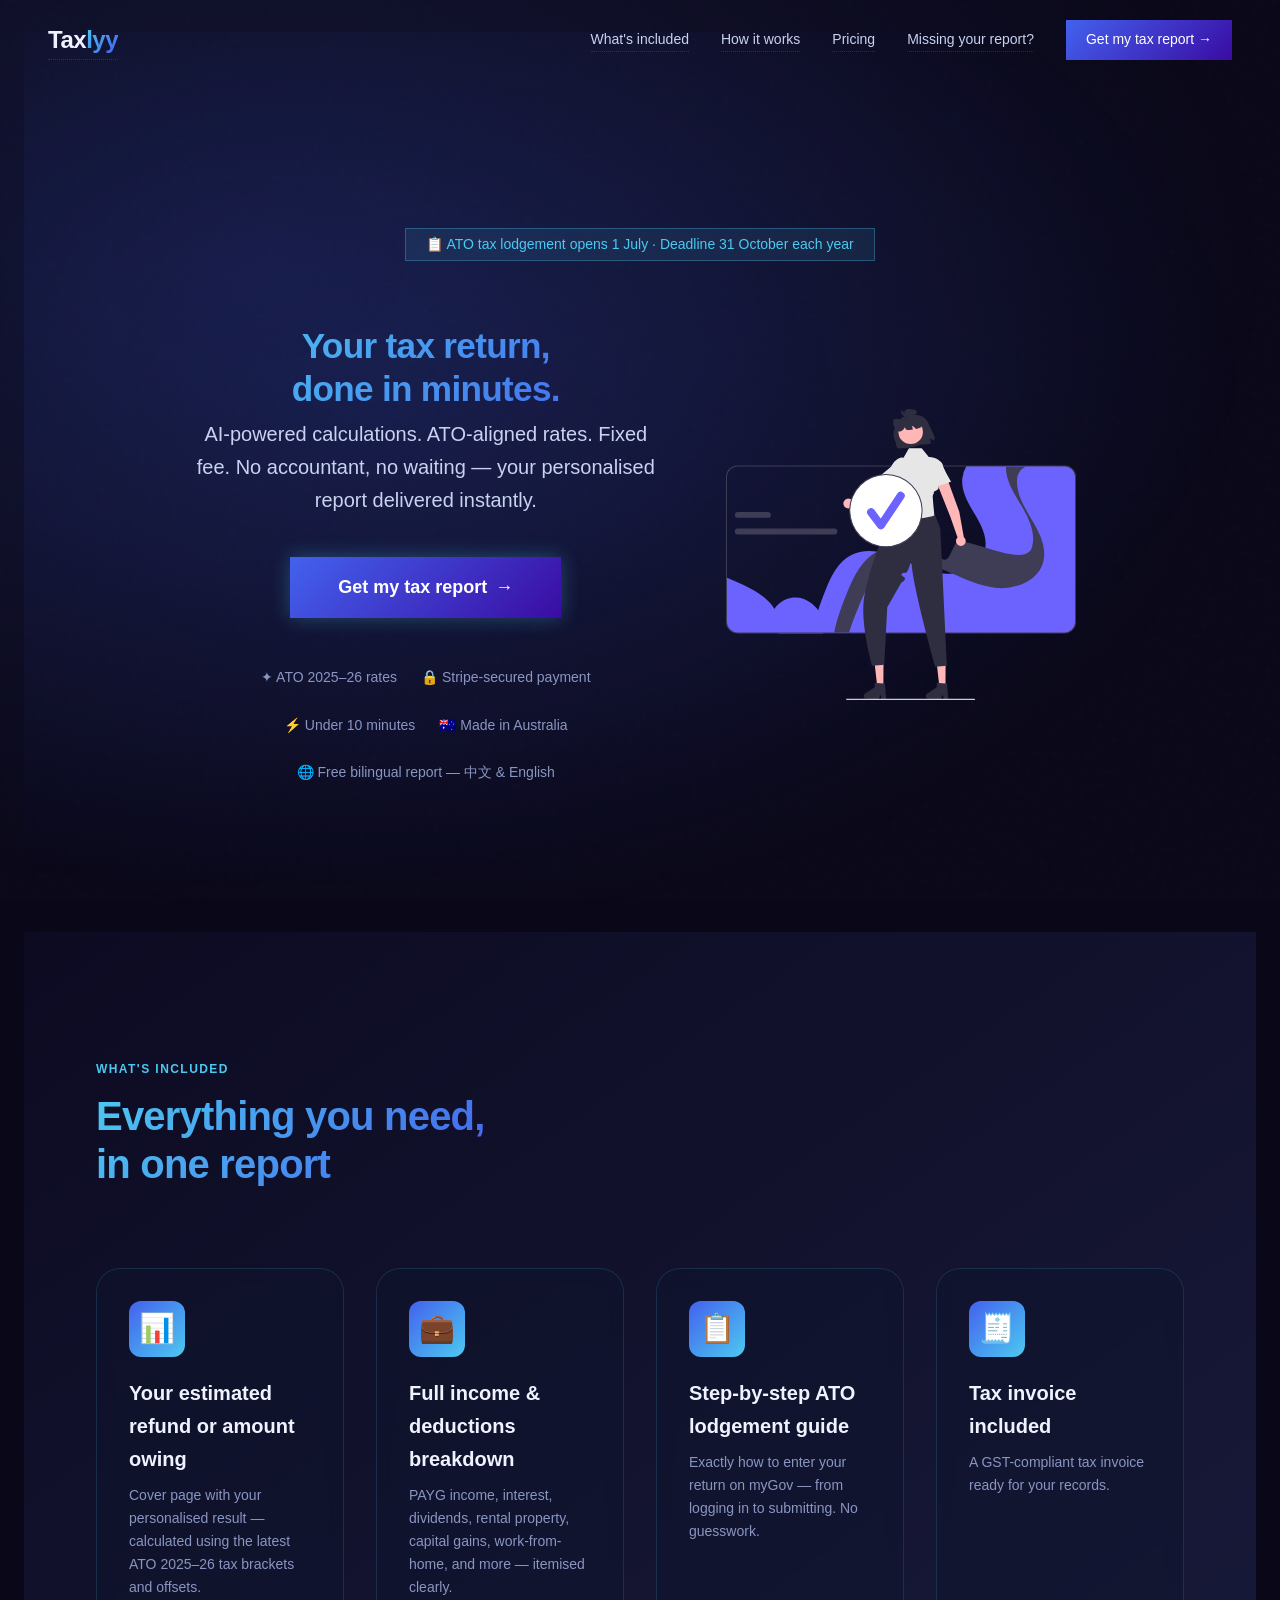
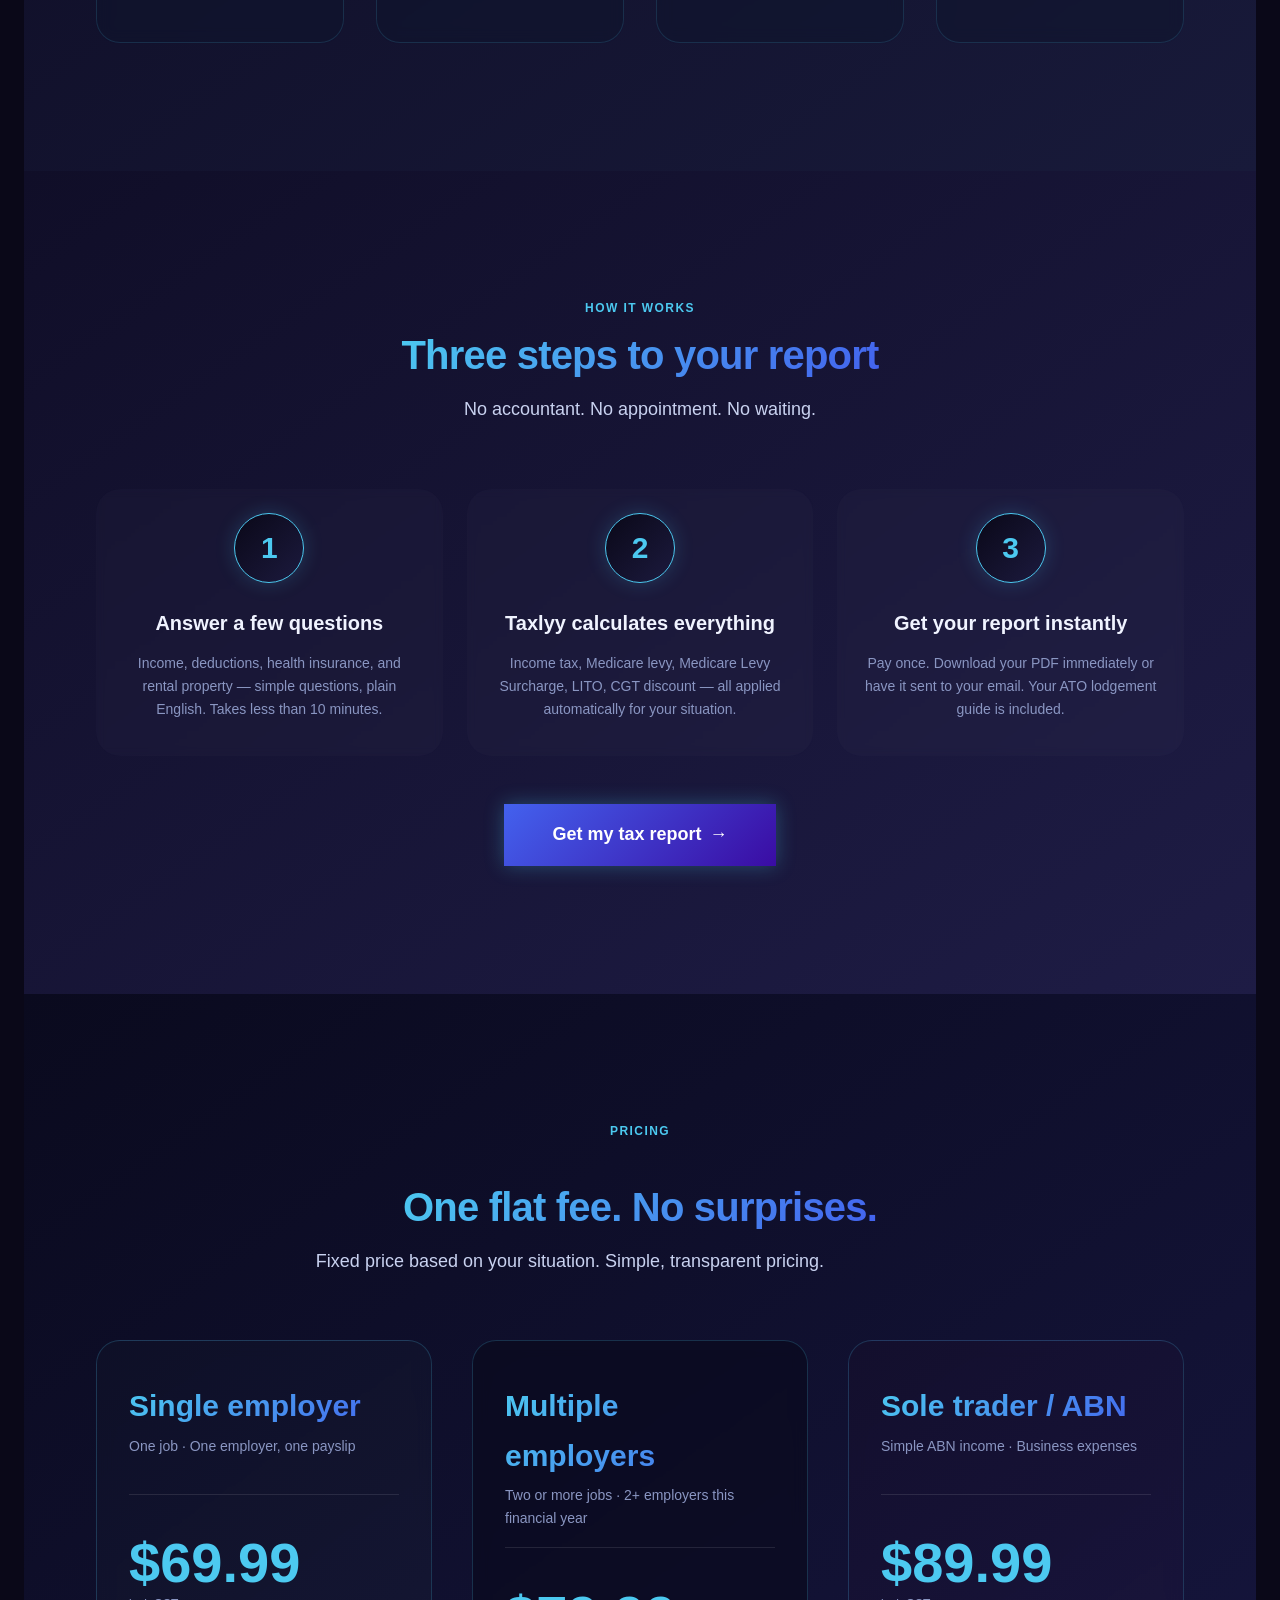
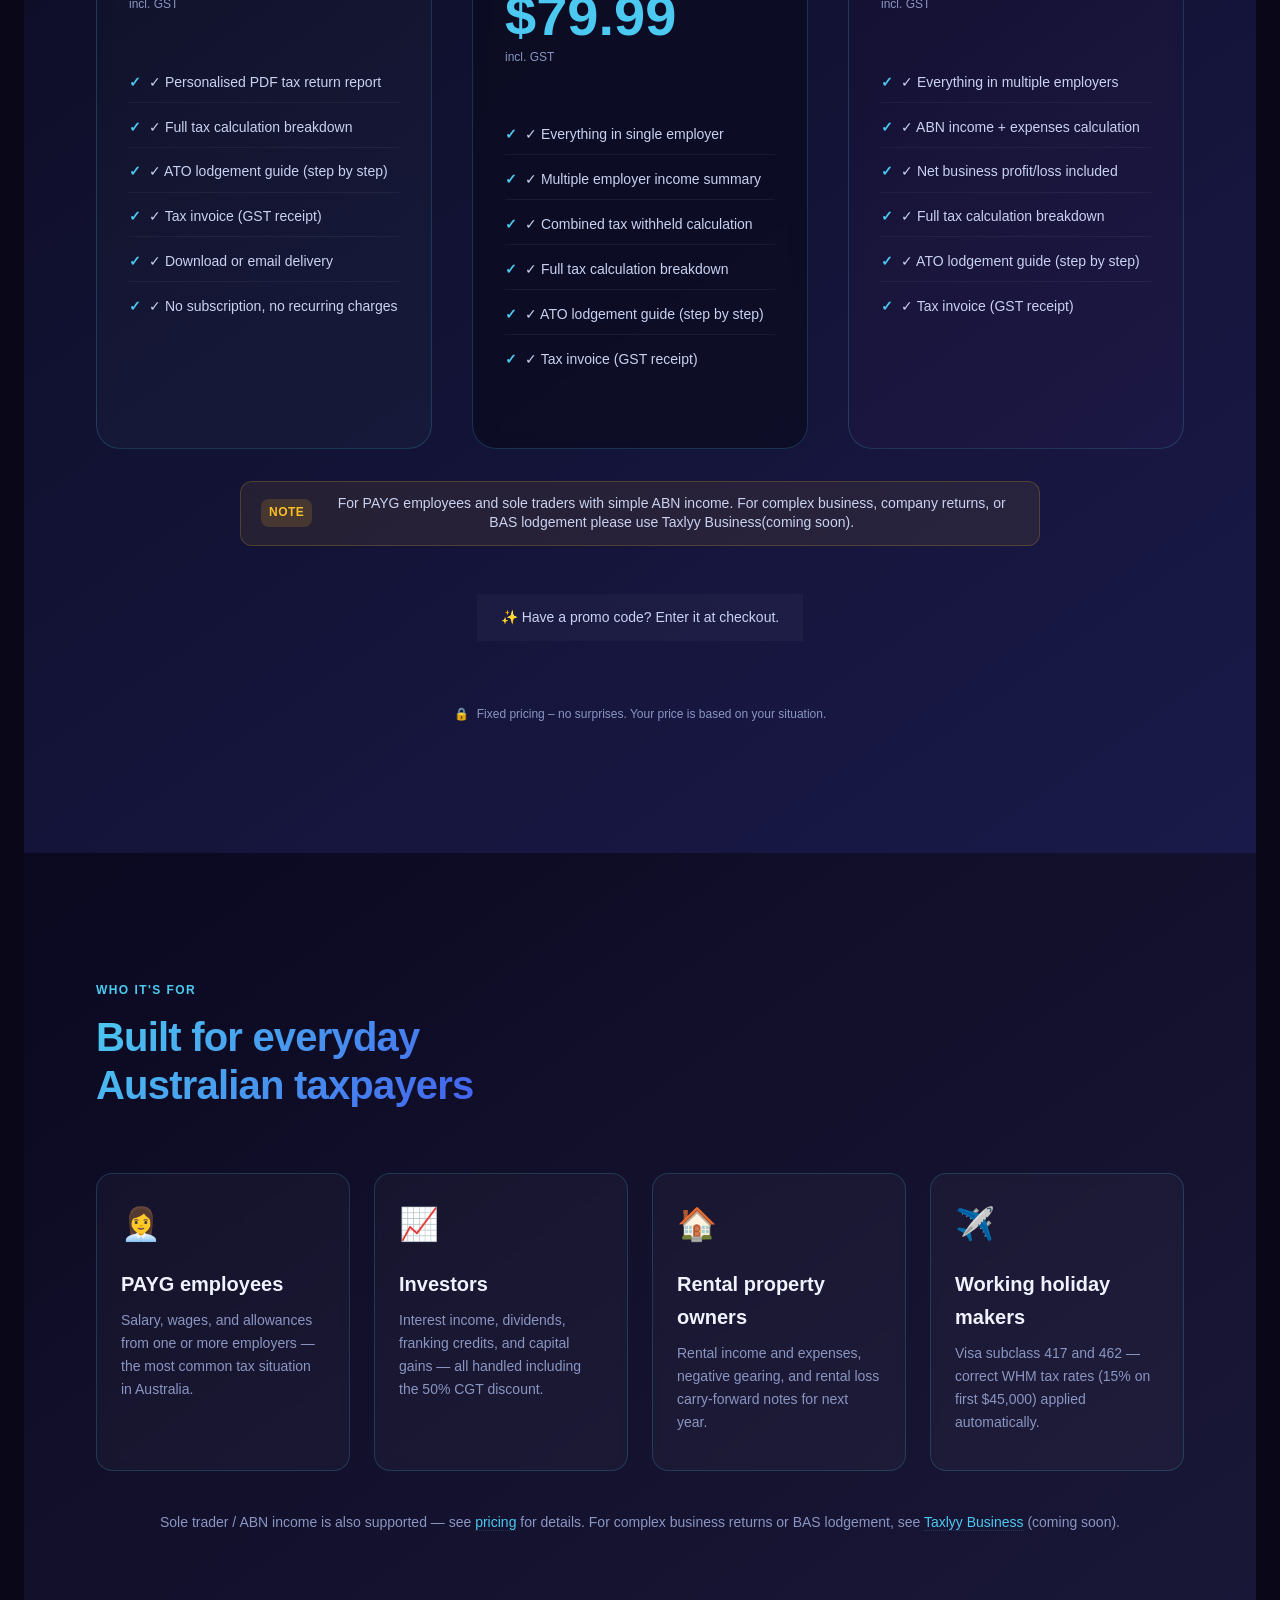
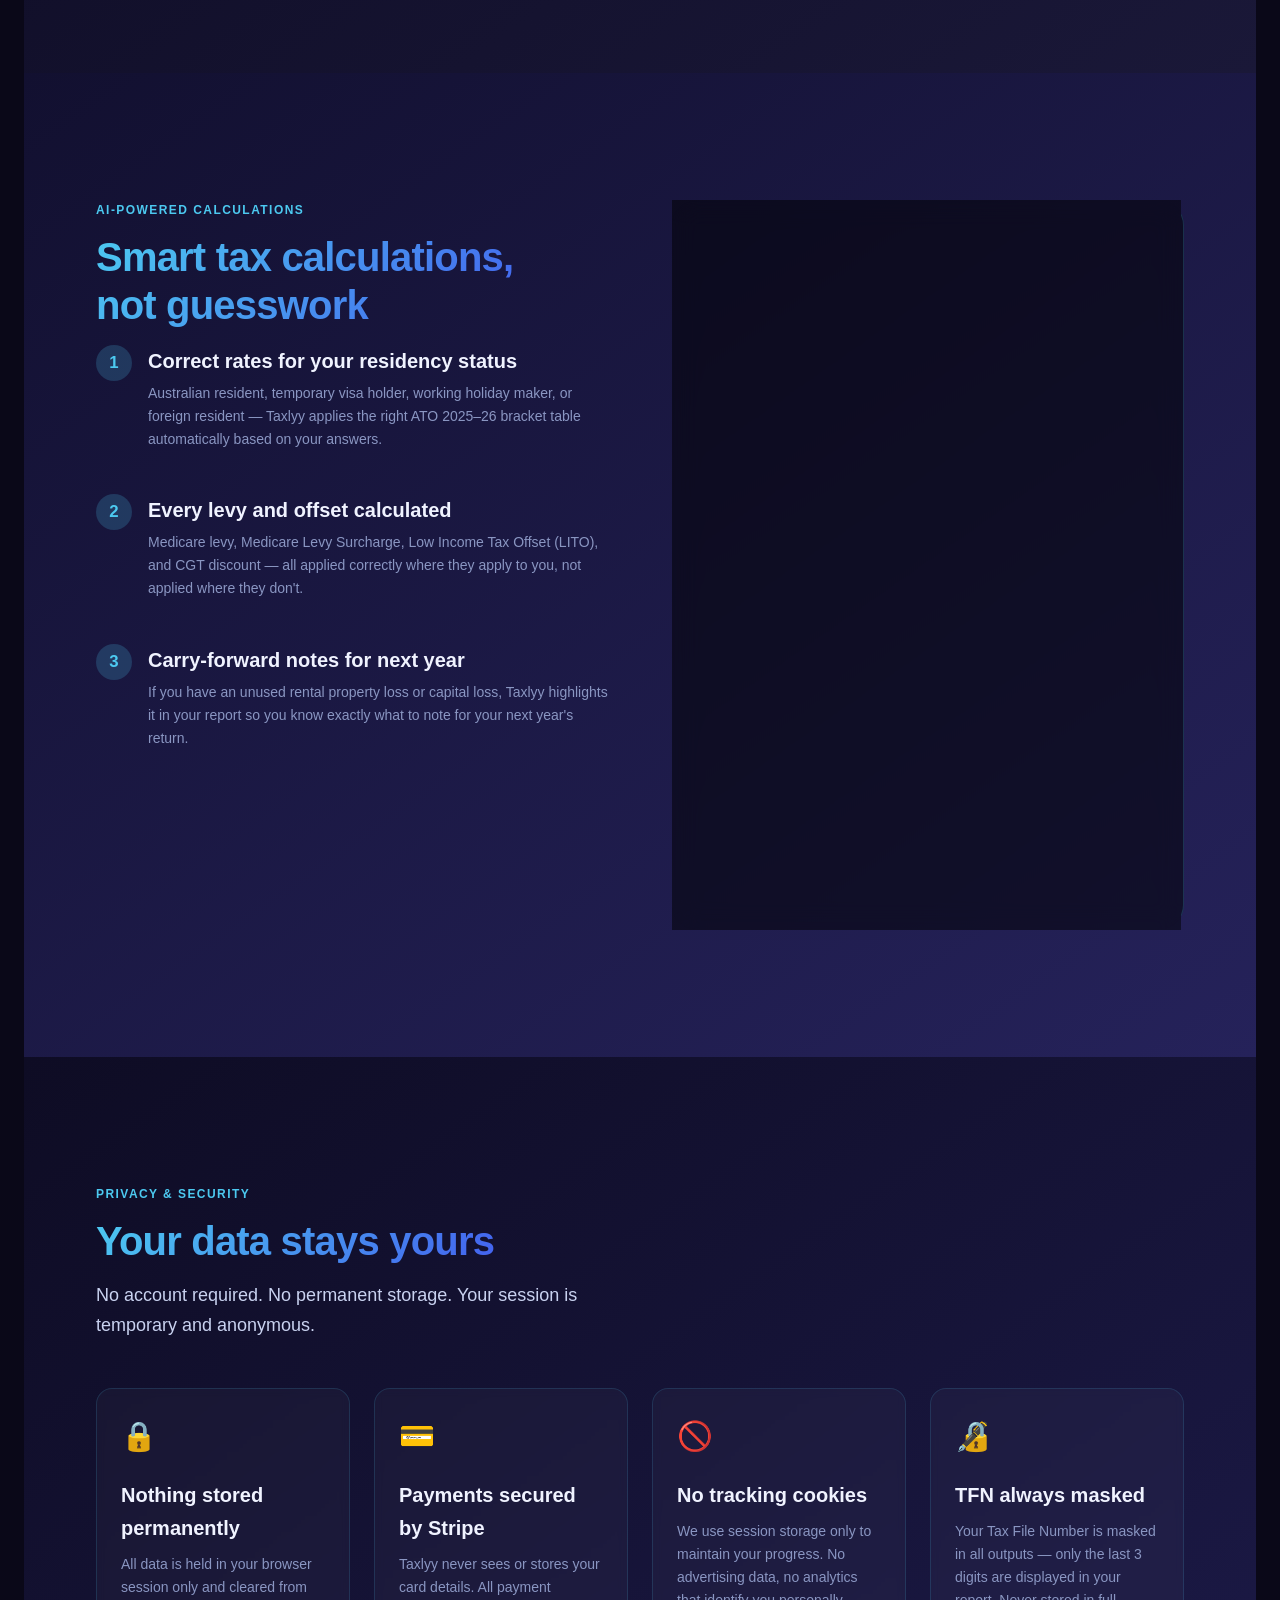
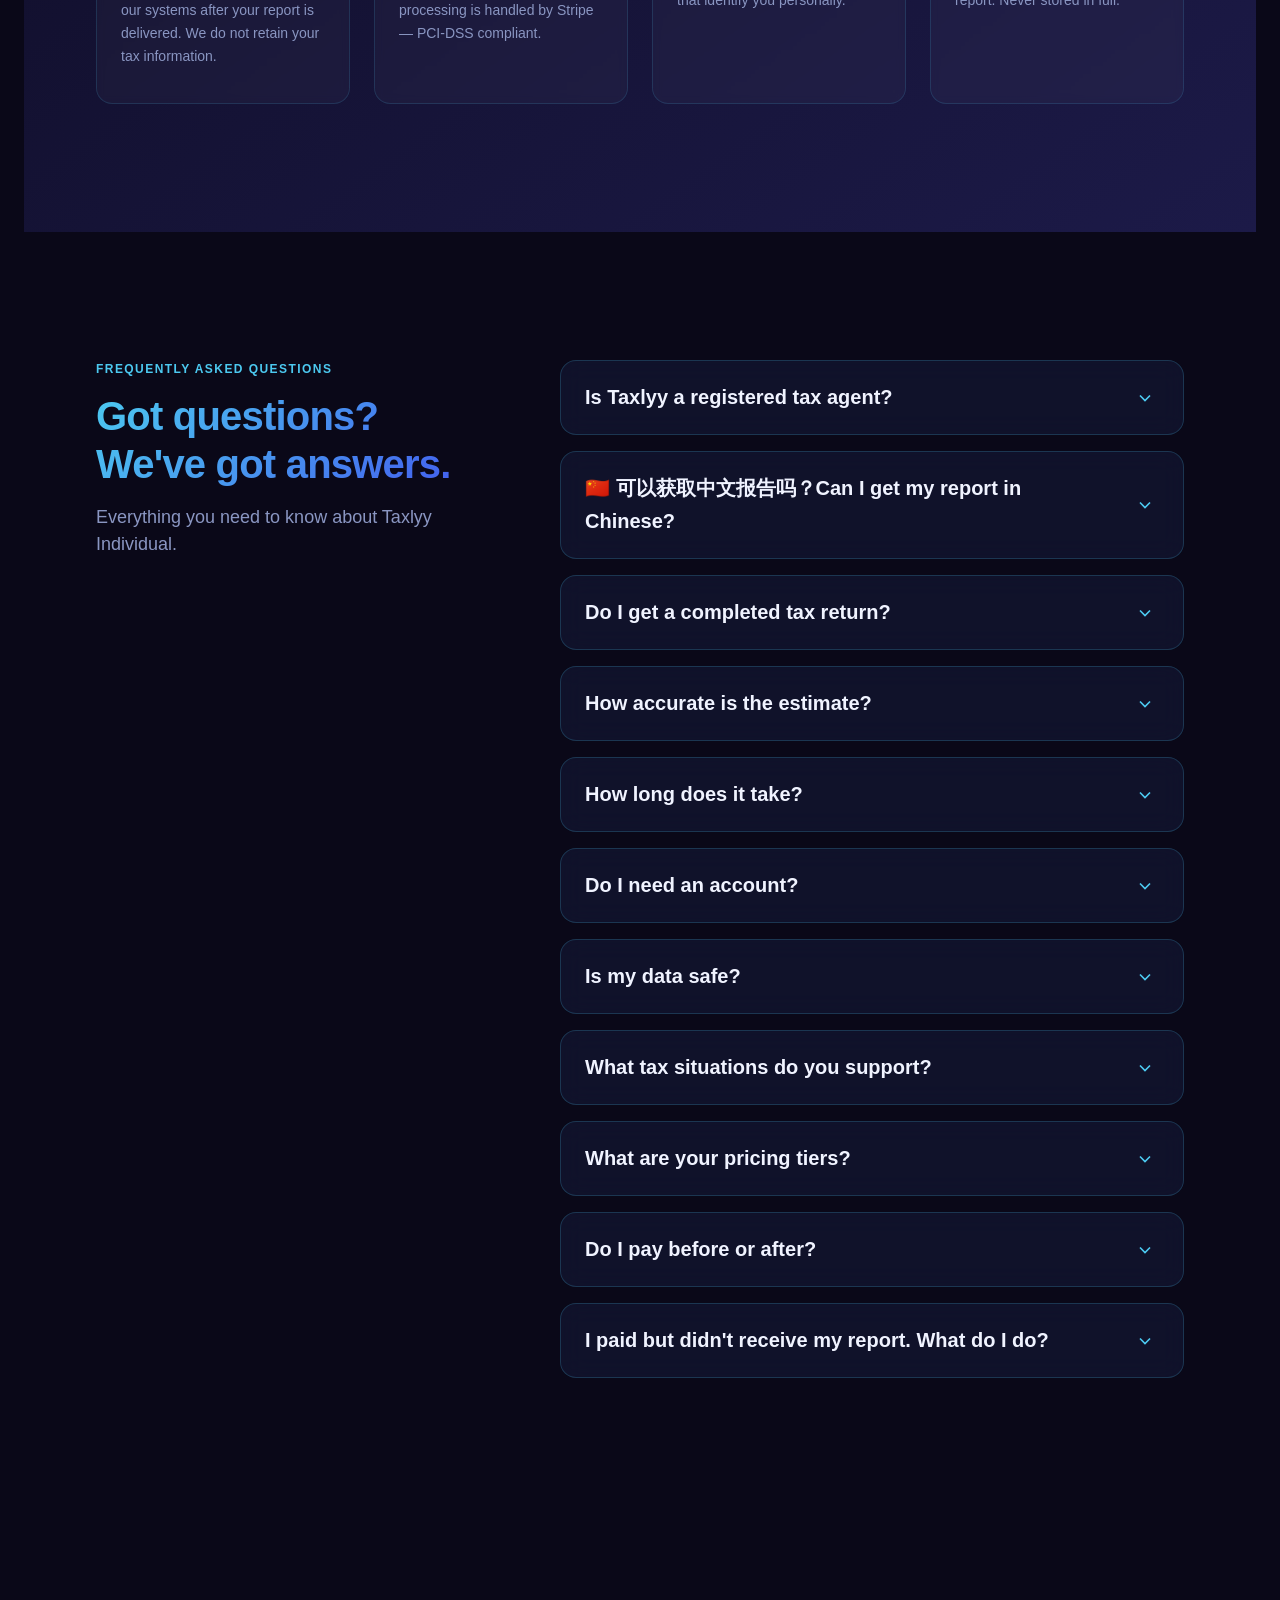
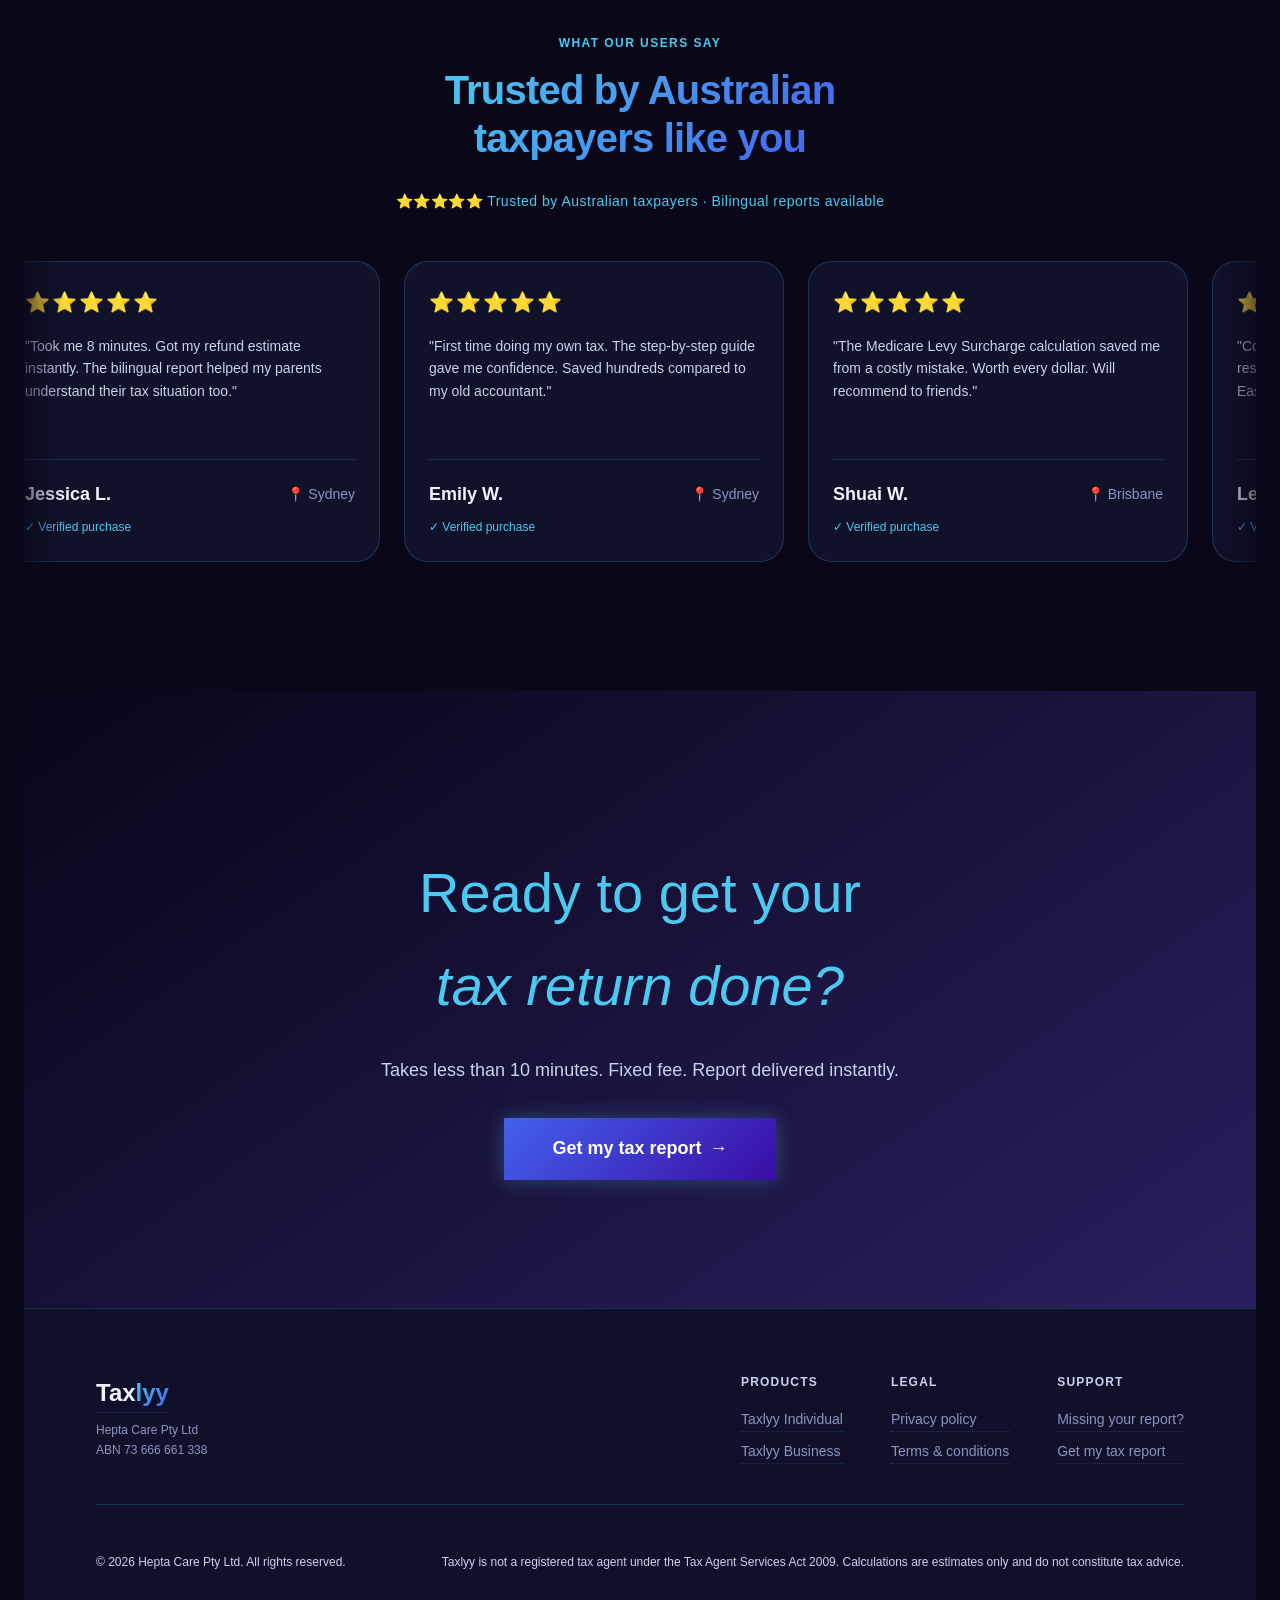
==== commit 0ace7994: "Taxlyy Individual: ATO 2025-26 tax engine with PHI rebate, HECS, equipment depreciation, missing rep" ====
--- a/frontend/index.html
+++ b/frontend/index.html
@@ -5,9 +5,10 @@
 <meta name="viewport" content="width=device-width, initial-scale=1.0">
 <meta name="description" content="Taxlyy Individual — your Australian tax return done in under 10 minutes. AI-powered, ATO-aligned, fixed fee. 2025–26 financial year.">
 <title>Taxlyy — Your Tax Return, Done</title>
+<link rel="icon" type="image/svg+xml" href="/favicon.svg">
 <link rel="stylesheet" href="variables.css">
 <link rel="stylesheet" href="styles.css">
-<link rel="stylesheet" href="/legal/legal.css">
+<link rel="stylesheet" href="/frontend/legal/legal.css">
 </head>
 <body>
 
@@ -15,10 +16,11 @@
 <nav id="navbar">
   <a href="/" class="nav-logo">Tax<span>lyy</span></a>
   <div class="nav-links">
-    <a href="#features">What's included</a>
-    <a href="#how">How it works</a>
-    <a href="#pricing">Pricing</a>
-    <a href="../individual/index.html" class="nav-cta">Start my return →</a>
+      <a href="#features">What's included</a>
+      <a href="#how">How it works</a>
+      <a href="#pricing">Pricing</a>
+      <a href="/frontend/missing-report/missing-report.html">Missing your report?</a>
+      <a href="../individual/index.html" class="nav-cta">Get my tax report →</a>
   </div>
 </nav>
 
@@ -26,22 +28,32 @@
 <section id="hero">
   <div class="hero-grid"></div>
   <div class="hero-glow"></div>
-  <div class="hero-inner">
-    <div class="hero-badge">2025–26 financial year · Deadline 31 October 2025</div>
-    <h1>
-        Your tax return,<br>
-        done in minutes.
-    </h1>
-    <p class="hero-sub">AI-powered calculations. ATO-aligned rates. Fixed fee. No accountant, no waiting — your personalised report delivered instantly.</p>
-    <div class="hero-cta-group">
-      <a href="../individual/index.html" class="btn-primary">
-        Start my 2025–26 tax return <span class="arrow">→</span>
-      </a>
-      <div class="trust-row">
-        <span>✦ ATO 2025–26 rates</span>
-        <span>🔒 Stripe-secured payment</span>
-        <span>⚡ Under 10 minutes</span>
-        <span>🇦🇺 Made in Australia</span>
+  <div class="container">
+    <div class="hero-inner">
+      <div class="hero-badge">2025–26 financial year · Next deadline 31 October 2026</div>
+      <div class="hero-two-columns">
+        <div class="hero-left">
+          <h1>
+              Your tax return,<br>
+              done in minutes.
+          </h1>
+          <p class="hero-sub">AI-powered calculations. ATO-aligned rates. Fixed fee. No accountant, no waiting — your personalised report delivered instantly.</p>
+          <div class="hero-cta-group">
+            <a href="../individual/index.html" class="btn-primary">
+              Get my tax report<span class="arrow">→</span>
+            </a>
+            <div class="trust-row">
+              <span>✦ ATO 2025–26 rates</span>
+              <span>🔒 Stripe-secured payment</span>
+              <span>⚡ Under 10 minutes</span>
+              <span>🇦🇺 Made in Australia</span>
+              <span>🌐 Free bilingual report — 中文 & English</span>
+            </div>
+          </div>
+        </div>
+        <div class="hero-right">
+          <img src="icons/icon-celebration.svg" alt="Tax celebration" class="hero-svg animated-svg">
+        </div>
       </div>
     </div>
   </div>
@@ -50,212 +62,250 @@
 
 <!-- WHAT YOU GET -->
 <section id="features">
-  <div class="features-header reveal">
-    <div class="section-label">What's included</div>
-    <div class="section-heading">Everything you need,<br>in one report</div>
-  </div>
-  <div class="features-grid">
-    <div class="feature-card reveal reveal-delay-1">
-      <div class="feature-icon">📊</div>
-      <h3>Your estimated refund or amount owing</h3>
-      <p>Cover page with your personalised result — calculated using the latest ATO 2025–26 tax brackets and offsets.</p>
-    </div>
-    <div class="feature-card reveal reveal-delay-2">
-      <div class="feature-icon">💼</div>
-      <h3>Full income & deductions breakdown</h3>
-      <p>PAYG income, interest, dividends, rental property, capital gains, work-from-home, and more — itemised clearly.</p>
-    </div>
-    <div class="feature-card reveal reveal-delay-3">
-      <div class="feature-icon">📋</div>
-      <h3>Step-by-step ATO lodgement guide</h3>
-      <p>Exactly how to enter your return on myGov — from logging in to submitting. No guesswork.</p>
-    </div>
-    <div class="feature-card reveal reveal-delay-4">
-      <div class="feature-icon">🧾</div>
-      <h3>Tax invoice included</h3>
-      <p>A GST-compliant tax invoice ready for your records.</p>
+  <div class="container">
+    <div class="features-header reveal">
+      <div class="section-label">What's included</div>
+      <div class="section-heading">Everything you need,<br>in one report</div>
+    </div>
+    <div class="features-grid">
+      <div class="feature-card reveal reveal-delay-1">
+        <div class="feature-icon">📊</div>
+        <h3>Your estimated refund or amount owing</h3>
+        <p>Cover page with your personalised result — calculated using the latest ATO 2025–26 tax brackets and offsets.</p>
+      </div>
+      <div class="feature-card reveal reveal-delay-2">
+        <div class="feature-icon">💼</div>
+        <h3>Full income & deductions breakdown</h3>
+        <p>PAYG income, interest, dividends, rental property, capital gains, work-from-home, and more — itemised clearly.</p>
+      </div>
+      <div class="feature-card reveal reveal-delay-3">
+        <div class="feature-icon">📋</div>
+        <h3>Step-by-step ATO lodgement guide</h3>
+        <p>Exactly how to enter your return on myGov — from logging in to submitting. No guesswork.</p>
+      </div>
+      <div class="feature-card reveal reveal-delay-4">
+        <div class="feature-icon">🧾</div>
+        <h3>Tax invoice included</h3>
+        <p>A GST-compliant tax invoice ready for your records.</p>
+      </div>
     </div>
   </div>
 </section>
 
 <!-- HOW IT WORKS -->
 <section id="how">
-  <div class="reveal" style="text-align:center; max-width:520px; margin:0 auto;">
-    <div class="section-label">How it works</div>
-    <div class="section-heading">Three steps to your report</div>
-    <p class="section-sub">No accountant. No appointment. No waiting.</p>
-  </div>
-  <div class="steps-grid">
-    <div class="step reveal reveal-delay-1">
-      <div class="step-num">1</div>
-      <h3>Answer a few questions</h3>
-      <p>Income, deductions, health insurance, and rental property — simple questions, plain English. Takes less than 10 minutes.</p>
-    </div>
-    <div class="step reveal reveal-delay-2">
-      <div class="step-num">2</div>
-      <h3>Taxlyy calculates everything</h3>
-      <p>Income tax, Medicare levy, Medicare Levy Surcharge, LITO, CGT discount — all applied automatically for your situation.</p>
-    </div>
-    <div class="step reveal reveal-delay-3">
-      <div class="step-num">3</div>
-      <h3>Get your report instantly</h3>
-      <p>Pay once. Download your PDF immediately or have it sent to your email. Your ATO lodgement guide is included.</p>
-    </div>
-  </div>
-  <div class="how-cta reveal">
-    <a href="../individual/index.html" class="btn-primary">
-      Start my tax return <span class="arrow">→</span>
-    </a>
+  <div class="container">
+    <div class="reveal" style="text-align:center; max-width:520px; margin:0 auto;">
+      <div class="section-label">How it works</div>
+      <div class="section-heading">Three steps to your report</div>
+      <p class="section-sub">No accountant. No appointment. No waiting.</p>
+    </div>
+    <div class="steps-grid">
+      <div class="step reveal reveal-delay-1">
+        <div class="step-num">1</div>
+        <h3>Answer a few questions</h3>
+        <p>Income, deductions, health insurance, and rental property — simple questions, plain English. Takes less than 10 minutes.</p>
+      </div>
+      <div class="step reveal reveal-delay-2">
+        <div class="step-num">2</div>
+        <h3>Taxlyy calculates everything</h3>
+        <p>Income tax, Medicare levy, Medicare Levy Surcharge, LITO, CGT discount — all applied automatically for your situation.</p>
+      </div>
+      <div class="step reveal reveal-delay-3">
+        <div class="step-num">3</div>
+        <h3>Get your report instantly</h3>
+        <p>Pay once. Download your PDF immediately or have it sent to your email. Your ATO lodgement guide is included.</p>
+      </div>
+    </div>
+    <div class="how-cta reveal">
+      <a href="../individual/index.html" class="btn-primary">
+        Get my tax report<span class="arrow">→</span>
+      </a>
+    </div>
   </div>
 </section>
 
 <!-- PRICING -->
 <section id="pricing" class="reveal">
+  <div class="container">
     <div class="pricing-header">
-        <div class="section-label">PRICING</div>
-        <h2 class="section-heading">One flat fee. No surprises.</h2>
-        <p class="section-sub">Fixed price based on how many employers you have. That’s it.</p>
-    </div>
+      <div class="section-label">PRICING</div>
+      <h2 class="section-heading">One flat fee. No surprises.</h2>
+      <p class="section-sub">Fixed price based on your situation. Simple, transparent pricing.</p>
+    </div>
+    
     <div class="pricing-grid">
-        <!-- Single employer card -->
-        <div class="price-card">
-            <div class="price-title">Single employer</div>
-            <div class="price-sub">One job · One employer, one payslip</div>
-            <div class="price-amount">$69.99</div>
-            <div class="price-gst">incl. GST</div>
-            <ul class="price-features">
-                <li>Personalised PDF tax return report</li>
-                <li>Full tax calculation breakdown</li>
-                <li>ATO lodgement guide (step by step)</li>
-                <li>Tax invoice (GST receipt)</li>
-                <li>Download or email delivery</li>
-                <li>No subscription, no recurring charges</li>
-            </ul>
-        </div>
-        <!-- Multiple employers card -->
-        <div class="price-card">
-            <div class="price-title">Multiple employers</div>
-            <div class="price-sub">Two or more jobs · 2+ employers this financial year</div>
-            <div class="price-amount">$79.99</div>
-            <div class="price-gst">incl. GST</div>
-            <ul class="price-features">
-                <li>Everything in single employer</li>
-                <li>Multiple employer income summary</li>
-                <li>Combined tax withheld calculation</li>
-                <li>Full tax calculation breakdown</li>
-                <li>ATO lodgement guide (step by step)</li>
-                <li>Tax invoice (GST receipt)</li>
-            </ul>
-        </div>
-    </div>
+      <!-- Single employer card -->
+      <div class="price-card">
+        <div class="price-title">Single employer</div>
+        <div class="price-sub">One job · One employer, one payslip</div>
+        <div class="price-divider"></div>
+        <div class="price-amount">$69.99</div>
+        <div class="price-gst">incl. GST</div>
+        <ul class="price-features">
+          <li>✓ Personalised PDF tax return report</li>
+          <li>✓ Full tax calculation breakdown</li>
+          <li>✓ ATO lodgement guide (step by step)</li>
+          <li>✓ Tax invoice (GST receipt)</li>
+          <li>✓ Download or email delivery</li>
+          <li>✓ No subscription, no recurring charges</li>
+        </ul>
+      </div>
+      
+      <!-- Multiple employers card -->
+      <div class="price-card">
+        <div class="price-title">Multiple employers</div>
+        <div class="price-sub">Two or more jobs · 2+ employers this financial year</div>
+        <div class="price-divider"></div>
+        <div class="price-amount">$79.99</div>
+        <div class="price-gst">incl. GST</div>
+        <ul class="price-features">
+          <li>✓ Everything in single employer</li>
+          <li>✓ Multiple employer income summary</li>
+          <li>✓ Combined tax withheld calculation</li>
+          <li>✓ Full tax calculation breakdown</li>
+          <li>✓ ATO lodgement guide (step by step)</li>
+          <li>✓ Tax invoice (GST receipt)</li>
+        </ul>
+      </div>
+      
+      <!-- ABN / Sole trader card -->
+      <div class="price-card">
+        <div class="price-title">Sole trader / ABN</div>
+        <div class="price-sub">Simple ABN income · Business expenses</div>
+        <div class="price-divider"></div>
+        <div class="price-amount">$89.99</div>
+        <div class="price-gst">incl. GST</div>
+        <ul class="price-features">
+          <li>✓ Everything in multiple employers</li>
+          <li>✓ ABN income + expenses calculation</li>
+          <li>✓ Net business profit/loss included</li>
+          <li>✓ Full tax calculation breakdown</li>
+          <li>✓ ATO lodgement guide (step by step)</li>
+          <li>✓ Tax invoice (GST receipt)</li>
+        </ul>
+      </div>
+    </div>
+    
+    <!-- ABN Hint - Separate section below cards -->
+    <div class="abn-hint">
+      <span class="hint-badge">Note</span>
+      <span class="hint-message">For PAYG employees and sole traders with simple ABN income. For complex business, company returns, or BAS lodgement please use Taxlyy Business(coming soon).</span>
+    </div>
+    
     <div class="promo-note">✨ Have a promo code? Enter it at checkout.</div>
     <div class="pricing-footnote">
-        <span class="lock-icon">🔒</span> Fixed pricing – no surprises. Your price is based on your employers.
-    </div>
+      <span class="lock-icon">🔒</span> Fixed pricing – no surprises. Your price is based on your situation.
+    </div>
+  </div>
 </section>
 
 <!-- WHO IT IS FOR -->
 <section id="who">
-  <div class="reveal">
-    <div class="section-label">Who it's for</div>
-    <div class="section-heading">Built for everyday<br>Australian taxpayers</div>
-  </div>
-  <div class="who-grid">
-    <div class="who-card reveal reveal-delay-1">
-      <div class="who-card-icon">👩‍💼</div>
-      <h3>PAYG employees</h3>
-      <p>Salary, wages, and allowances from one or more employers — the most common tax situation in Australia.</p>
-    </div>
-    <div class="who-card reveal reveal-delay-2">
-      <div class="who-card-icon">📈</div>
-      <h3>Investors</h3>
-      <p>Interest income, dividends, franking credits, and capital gains — all handled including the 50% CGT discount.</p>
-    </div>
-    <div class="who-card reveal reveal-delay-3">
-      <div class="who-card-icon">🏠</div>
-      <h3>Rental property owners</h3>
-      <p>Rental income and expenses, negative gearing, and rental loss carry-forward notes for next year.</p>
-    </div>
-    <div class="who-card reveal reveal-delay-4">
-      <div class="who-card-icon">✈️</div>
-      <h3>Working holiday makers</h3>
-      <p>Visa subclass 417 and 462 — correct WHM tax rates (15% on first $45,000) applied automatically.</p>
-    </div>
-  </div>
-  <p class="who-note reveal">Not for sole traders or ABN income — see <a href="https://taxlyy.com.au/business">Taxlyy Business</a> (coming soon).</p>
+  <div class="container">
+    <div class="reveal">
+      <div class="section-label">Who it's for</div>
+      <div class="section-heading">Built for everyday<br>Australian taxpayers</div>
+    </div>
+    <div class="who-grid">
+      <div class="who-card reveal reveal-delay-1">
+        <div class="who-card-icon">👩‍💼</div>
+        <h3>PAYG employees</h3>
+        <p>Salary, wages, and allowances from one or more employers — the most common tax situation in Australia.</p>
+      </div>
+      <div class="who-card reveal reveal-delay-2">
+        <div class="who-card-icon">📈</div>
+        <h3>Investors</h3>
+        <p>Interest income, dividends, franking credits, and capital gains — all handled including the 50% CGT discount.</p>
+      </div>
+      <div class="who-card reveal reveal-delay-3">
+        <div class="who-card-icon">🏠</div>
+        <h3>Rental property owners</h3>
+        <p>Rental income and expenses, negative gearing, and rental loss carry-forward notes for next year.</p>
+      </div>
+      <div class="who-card reveal reveal-delay-4">
+        <div class="who-card-icon">✈️</div>
+        <h3>Working holiday makers</h3>
+        <p>Visa subclass 417 and 462 — correct WHM tax rates (15% on first $45,000) applied automatically.</p>
+      </div>
+    </div>
+    <p class="who-note reveal">Sole trader / ABN income is also supported — see <a href="#pricing">pricing</a> for details. For complex business returns or BAS lodgement, see <a href="../business/business.html">Taxlyy Business</a> (coming soon).</p>
+  </div>
 </section>
 
 <!-- AI POWERED -->
 <section id="ai">
-  <div class="ai-grid">
-    <div>
-      <div class="reveal">
-        <div class="section-label">AI-powered calculations</div>
-        <div class="section-heading">Smart tax calculations,<br>not guesswork</div>
-      </div>
-      <div class="ai-points">
-        <div class="ai-point reveal reveal-delay-1">
-          <div class="ai-point-num">1</div>
-          <div>
-            <h4>Correct rates for your residency status</h4>
-            <p>Australian resident, temporary visa holder, working holiday maker, or foreign resident — Taxlyy applies the right ATO 2025–26 bracket table automatically based on your answers.</p>
-          </div>
-        </div>
-        <div class="ai-point reveal reveal-delay-2">
-          <div class="ai-point-num">2</div>
-          <div>
-            <h4>Every levy and offset calculated</h4>
-            <p>Medicare levy, Medicare Levy Surcharge, Low Income Tax Offset (LITO), and CGT discount — all applied correctly where they apply to you, not applied where they don't.</p>
-          </div>
-        </div>
-        <div class="ai-point reveal reveal-delay-3">
-          <div class="ai-point-num">3</div>
-          <div>
-            <h4>Carry-forward notes for next year</h4>
-            <p>If you have an unused rental property loss or capital loss, Taxlyy highlights it in your report so you know exactly what to note for your next year's return.</p>
-          </div>
-        </div>
-      </div>
-    </div>
-    <div class="ai-visual reveal reveal-delay-2">
-      <div class="calc-header">
-        <div class="calc-title">Tax calculation</div>
-        <div class="calc-badge">2025–26</div>
-      </div>
-      <div class="calc-row">
-        <span class="label">Total income</span>
-        <span class="value">$82,500.00</span>
-      </div>
-      <div class="calc-row">
-        <span class="label">Total deductions</span>
-        <span class="value deduct">− $3,240.00</span>
-      </div>
-      <div class="calc-divider"></div>
-      <div class="calc-row">
-        <span class="label">Taxable income</span>
-        <span class="value">$79,260.00</span>
-      </div>
-      <div class="calc-row">
-        <span class="label">Income tax</span>
-        <span class="value deduct">$15,866.00</span>
-      </div>
-      <div class="calc-row">
-        <span class="label">Medicare levy (2%)</span>
-        <span class="value deduct">$1,585.20</span>
-      </div>
-      <div class="calc-row">
-        <span class="label">LITO offset</span>
-        <span class="value deduct">− $0.00</span>
-      </div>
-      <div class="calc-divider"></div>
-      <div class="calc-row">
-        <span class="label">Tax withheld (PAYG)</span>
-        <span class="value">$19,200.00</span>
-      </div>
-      <div class="calc-result">
-        <div class="result-label">Estimated refund</div>
-        <div class="result-amount">$1,748.80</div>
-        <div class="result-sub">Estimate only · actual ATO assessment may differ</div>
+  <div class="container">
+    <div class="ai-grid">
+      <div>
+        <div class="reveal">
+          <div class="section-label">AI-powered calculations</div>
+          <div class="section-heading">Smart tax calculations,<br>not guesswork</div>
+        </div>
+        <div class="ai-points">
+          <div class="ai-point reveal reveal-delay-1">
+            <div class="ai-point-num">1</div>
+            <div>
+              <h4>Correct rates for your residency status</h4>
+              <p>Australian resident, temporary visa holder, working holiday maker, or foreign resident — Taxlyy applies the right ATO 2025–26 bracket table automatically based on your answers.</p>
+            </div>
+          </div>
+          <div class="ai-point reveal reveal-delay-2">
+            <div class="ai-point-num">2</div>
+            <div>
+              <h4>Every levy and offset calculated</h4>
+              <p>Medicare levy, Medicare Levy Surcharge, Low Income Tax Offset (LITO), and CGT discount — all applied correctly where they apply to you, not applied where they don't.</p>
+            </div>
+          </div>
+          <div class="ai-point reveal reveal-delay-3">
+            <div class="ai-point-num">3</div>
+            <div>
+              <h4>Carry-forward notes for next year</h4>
+              <p>If you have an unused rental property loss or capital loss, Taxlyy highlights it in your report so you know exactly what to note for your next year's return.</p>
+            </div>
+          </div>
+        </div>
+      </div>
+      <div class="ai-visual reveal reveal-delay-2">
+        <div class="calc-header">
+          <div class="calc-title">Tax calculation</div>
+          <div class="calc-badge">2025–26</div>
+        </div>
+        <div class="calc-row">
+          <span class="label">Total income</span>
+          <span class="value">$82,500.00</span>
+        </div>
+        <div class="calc-row">
+          <span class="label">Total deductions</span>
+          <span class="value deduct">− $3,240.00</span>
+        </div>
+        <div class="calc-divider"></div>
+        <div class="calc-row">
+          <span class="label">Taxable income</span>
+          <span class="value">$79,260.00</span>
+        </div>
+        <div class="calc-row">
+          <span class="label">Income tax</span>
+          <span class="value deduct">$15,866.00</span>
+        </div>
+        <div class="calc-row">
+          <span class="label">Medicare levy (2%)</span>
+          <span class="value deduct">$1,585.20</span>
+        </div>
+        <div class="calc-row">
+          <span class="label">LITO offset</span>
+          <span class="value deduct">− $0.00</span>
+        </div>
+        <div class="calc-divider"></div>
+        <div class="calc-row">
+          <span class="label">Tax withheld (PAYG)</span>
+          <span class="value">$19,200.00</span>
+        </div>
+        <div class="calc-result">
+          <div class="result-label">Estimated refund</div>
+          <div class="result-amount">$1,748.80</div>
+          <div class="result-sub">Estimate only · actual ATO assessment may differ</div>
+        </div>
       </div>
     </div>
   </div>
@@ -263,88 +313,376 @@
 
 <!-- PRIVACY -->
 <section id="privacy">
-  <div class="reveal" style="max-width:520px;">
-    <div class="section-label">Privacy & security</div>
-    <div class="section-heading">Your data stays yours</div>
-    <p class="section-sub dark">No account required. No permanent storage. Your session is temporary and anonymous.</p>
-  </div>
-  <div class="privacy-grid">
-    <div class="privacy-card reveal reveal-delay-1">
-      <div class="privacy-card-icon">🔒</div>
-      <h3>Nothing stored permanently</h3>
-      <p>All data is held in your browser session only and cleared from our systems after your report is delivered. We do not retain your tax information.</p>
-    </div>
-    <div class="privacy-card reveal reveal-delay-2">
-      <div class="privacy-card-icon">💳</div>
-      <h3>Payments secured by Stripe</h3>
-      <p>Taxlyy never sees or stores your card details. All payment processing is handled by Stripe — PCI-DSS compliant.</p>
-    </div>
-    <div class="privacy-card reveal reveal-delay-3">
-      <div class="privacy-card-icon">🚫</div>
-      <h3>No tracking cookies</h3>
-      <p>We use session storage only to maintain your progress. No advertising data, no analytics that identify you personally.</p>
-    </div>
-    <div class="privacy-card reveal reveal-delay-4">
-      <div class="privacy-card-icon">🔏</div>
-      <h3>TFN always masked</h3>
-      <p>Your Tax File Number is masked in all outputs — only the last 3 digits are displayed in your report. Never stored in full.</p>
-    </div>
-  </div>
-</section>
-
-<!-- BUSINESS COMING SOON -->
-<section id="business">
-  <div class="business-inner">
-    <div class="business-text">
-      <div class="coming-pill">Coming soon</div>
-      <h2>Taxlyy Business</h2>
-      <p>Invoicing, BAS preparation, expense tracking, and annual reports for sole traders and small businesses. Currently under development.</p>
-    </div>
-    <a href="https://taxlyy.com.au/business" class="btn-ghost">
-      Learn more →
-    </a>
+  <div class="container">
+    <div class="reveal" style="max-width:520px;">
+      <div class="section-label">Privacy & security</div>
+      <div class="section-heading">Your data stays yours</div>
+      <p class="section-sub dark">No account required. No permanent storage. Your session is temporary and anonymous.</p>
+    </div>
+    <div class="privacy-grid">
+      <div class="privacy-card reveal reveal-delay-1">
+        <div class="privacy-card-icon">🔒</div>
+        <h3>Nothing stored permanently</h3>
+        <p>All data is held in your browser session only and cleared from our systems after your report is delivered. We do not retain your tax information.</p>
+      </div>
+      <div class="privacy-card reveal reveal-delay-2">
+        <div class="privacy-card-icon">💳</div>
+        <h3>Payments secured by Stripe</h3>
+        <p>Taxlyy never sees or stores your card details. All payment processing is handled by Stripe — PCI-DSS compliant.</p>
+      </div>
+      <div class="privacy-card reveal reveal-delay-3">
+        <div class="privacy-card-icon">🚫</div>
+        <h3>No tracking cookies</h3>
+        <p>We use session storage only to maintain your progress. No advertising data, no analytics that identify you personally.</p>
+      </div>
+      <div class="privacy-card reveal reveal-delay-4">
+        <div class="privacy-card-icon">🔏</div>
+        <h3>TFN always masked</h3>
+        <p>Your Tax File Number is masked in all outputs — only the last 3 digits are displayed in your report. Never stored in full.</p>
+      </div>
+    </div>
+  </div>
+</section>
+
+<!-- FAQ SECTION - Two column layout matching "Who It's For" -->
+<section id="faq">
+  <div class="container">
+    <div class="faq-container">
+      <div class="faq-left reveal">
+        <div class="section-label">Frequently asked questions</div>
+        <div class="section-heading">Got questions?<br>We've got answers.</div>
+        <p class="faq-sub">Everything you need to know about Taxlyy Individual.</p>
+      </div>
+      
+      <div class="faq-right">
+        <!-- FAQ Item 1 -->
+        <div class="faq-item reveal reveal-delay-1">
+          <div class="faq-question">
+            <span>Is Taxlyy a registered tax agent?</span>
+            <button class="faq-toggle" aria-label="Expand answer">
+              <svg width="20" height="20" viewBox="0 0 24 24" fill="none" stroke="currentColor" stroke-width="2">
+                <polyline points="6 9 12 15 18 9"></polyline>
+              </svg>
+            </button>
+          </div>
+          <div class="faq-answer">
+            <p>No. Taxlyy is <strong>not a registered tax agent</strong> under the Tax Agent Services Act 2009. We provide an <strong>estimate report and lodgement guide</strong> — you still need to enter the numbers into myGov yourself. Think of us as your calculation assistant, not your tax agent.</p>
+          </div>
+        </div>
+
+        <!-- FAQ Item 2 - Bilingual Feature -->
+        <div class="faq-item reveal reveal-delay-2">
+          <div class="faq-question">
+            <span>🇨🇳 可以获取中文报告吗？Can I get my report in Chinese?</span>
+            <button class="faq-toggle" aria-label="Expand answer">
+              <svg width="20" height="20" viewBox="0 0 24 24" fill="none" stroke="currentColor" stroke-width="2">
+                <polyline points="6 9 12 15 18 9"></polyline>
+              </svg>
+            </button>
+          </div>
+          <div class="faq-answer">
+            <p><strong>是的！Taxlyy 提供免费的双语报告（英文 + 中文）。</strong> 您可以在结账时选择偏好语言。报告中的所有内容都将以英文和中文显示。专为普通话用户设计，让您完全理解您的税务估算。</p>
+            <p><strong>Yes! Taxlyy provides a free bilingual report in English and Chinese (中文).</strong> Select your preferred language at checkout. Everything in your report will be shown in both languages. Perfect for Mandarin-speaking users.</p>
+          </div>
+        </div>
+
+        <!-- FAQ Item 3 -->
+        <div class="faq-item reveal reveal-delay-3">
+          <div class="faq-question">
+            <span>Do I get a completed tax return?</span>
+            <button class="faq-toggle" aria-label="Expand answer">
+              <svg width="20" height="20" viewBox="0 0 24 24" fill="none" stroke="currentColor" stroke-width="2">
+                <polyline points="6 9 12 15 18 9"></polyline>
+              </svg>
+            </button>
+          </div>
+          <div class="faq-answer">
+            <p>No. You get a <strong>personalised PDF report</strong> with your refund estimate and a <strong>step-by-step ATO lodgement guide</strong> showing exactly what numbers to enter into myGov. You still need to lodge through myGov yourself — but with our guide, it takes less than 5 minutes.</p>
+          </div>
+        </div>
+
+        <!-- FAQ Item 4 -->
+        <div class="faq-item reveal reveal-delay-4">
+          <div class="faq-question">
+            <span>How accurate is the estimate?</span>
+            <button class="faq-toggle" aria-label="Expand answer">
+              <svg width="20" height="20" viewBox="0 0 24 24" fill="none" stroke="currentColor" stroke-width="2">
+                <polyline points="6 9 12 15 18 9"></polyline>
+              </svg>
+            </button>
+          </div>
+          <div class="faq-answer">
+            <p>As accurate as the information you provide. Taxlyy applies the <strong>official ATO 2025–26 tax brackets, Medicare levy (2%), Medicare Levy Surcharge, Low Income Tax Offset (LITO), and CGT discount</strong> based on your answers. The final assessment is always made by the ATO.</p>
+          </div>
+        </div>
+
+        <!-- FAQ Item 5 -->
+        <div class="faq-item reveal reveal-delay-5">
+          <div class="faq-question">
+            <span>How long does it take?</span>
+            <button class="faq-toggle" aria-label="Expand answer">
+              <svg width="20" height="20" viewBox="0 0 24 24" fill="none" stroke="currentColor" stroke-width="2">
+                <polyline points="6 9 12 15 18 9"></polyline>
+              </svg>
+            </button>
+          </div>
+          <div class="faq-answer">
+            <p><strong>Under 10 minutes</strong> to answer all the questions. Your report is delivered <strong>instantly after payment</strong> — no waiting, no appointment needed.</p>
+          </div>
+        </div>
+
+        <!-- FAQ Item 6 -->
+        <div class="faq-item reveal reveal-delay-6">
+          <div class="faq-question">
+            <span>Do I need an account?</span>
+            <button class="faq-toggle" aria-label="Expand answer">
+              <svg width="20" height="20" viewBox="0 0 24 24" fill="none" stroke="currentColor" stroke-width="2">
+                <polyline points="6 9 12 15 18 9"></polyline>
+              </svg>
+            </button>
+          </div>
+          <div class="faq-answer">
+            <p><strong>No account required.</strong> Your session is temporary and anonymous. No sign-up, no password to remember, no email verification. Just answer, pay, and download.</p>
+          </div>
+        </div>
+
+        <!-- FAQ Item 7 -->
+        <div class="faq-item reveal reveal-delay-7">
+          <div class="faq-question">
+            <span>Is my data safe?</span>
+            <button class="faq-toggle" aria-label="Expand answer">
+              <svg width="20" height="20" viewBox="0 0 24 24" fill="none" stroke="currentColor" stroke-width="2">
+                <polyline points="6 9 12 15 18 9"></polyline>
+              </svg>
+            </button>
+          </div>
+          <div class="faq-answer">
+            <p><strong>No permanent storage.</strong> All data stays in your browser session and is cleared after your report is delivered. We do not retain your tax information. Your TFN is always masked — only the last 3 digits are shown. Payments are secured by Stripe.</p>
+          </div>
+        </div>
+
+        <!-- FAQ Item 8 -->
+        <div class="faq-item reveal reveal-delay-8">
+            <div class="faq-question">
+                <span>What tax situations do you support?</span>
+                <button class="faq-toggle" aria-label="Expand answer">
+                    <svg width="20" height="20" viewBox="0 0 24 24" fill="none" stroke="currentColor" stroke-width="2">
+                        <polyline points="6 9 12 15 18 9"></polyline>
+                    </svg>
+                </button>
+            </div>
+            <div class="faq-answer">
+                <p><strong>Supported:</strong> PAYG income (single or multiple employers), interest income, dividends & franking credits, rental property income & expenses, capital gains (with 50% CGT discount), work-from-home deductions, Medicare Levy, Medicare Levy Surcharge (MLS), Low Income Tax Offset (LITO), working holiday makers, and <strong>simple ABN sole trader income</strong> (business expenses).</p>
+                <p><strong>Not supported:</strong> Complex business structures (partnerships, trusts, companies), BAS/GST lodgement, or complex business income. For these, please use Taxlyy Business (coming soon).</p>
+            </div>
+        </div>
+
+        <!-- FAQ Item 9 -->
+        <div class="faq-item reveal reveal-delay-9">
+            <div class="faq-question">
+                <span>What are your pricing tiers?</span>
+                <button class="faq-toggle" aria-label="Expand answer">
+                    <svg width="20" height="20" viewBox="0 0 24 24" fill="none" stroke="currentColor" stroke-width="2">
+                        <polyline points="6 9 12 15 18 9"></polyline>
+                    </svg>
+                </button>
+            </div>
+            <div class="faq-answer">
+                <p><strong>Three pricing tiers based on your situation:</strong></p>
+                <ul>
+                    <li><strong>$69.99</strong> – Single employer (PAYG only, one job)</li>
+                    <li><strong>$79.99</strong> – Multiple employers (PAYG only, two or more jobs)</li>
+                    <li><strong>$89.99</strong> – ABN / Sole trader (includes ABN income & business expenses)</li>
+                </ul>
+                <p>Fixed fee, no surprises, no subscription. Your price is determined by your answers during the session.</p>
+            </div>
+        </div>
+
+        <!-- FAQ Item 10 -->
+        <div class="faq-item reveal reveal-delay-10">
+          <div class="faq-question">
+            <span>Do I pay before or after?</span>
+            <button class="faq-toggle" aria-label="Expand answer">
+              <svg width="20" height="20" viewBox="0 0 24 24" fill="none" stroke="currentColor" stroke-width="2">
+                <polyline points="6 9 12 15 18 9"></polyline>
+              </svg>
+            </button>
+          </div>
+          <div class="faq-answer">
+            <p>You answer all the questions first, then <strong>pay to unlock your report</strong>. Your report is delivered instantly after payment.</p>
+          </div>
+        </div>
+
+        <div class="faq-item reveal reveal-delay-11">
+            <div class="faq-question">
+                <span>I paid but didn't receive my report. What do I do?</span>
+                <button class="faq-toggle" aria-label="Expand answer">
+                    <svg width="20" height="20" viewBox="0 0 24 24" fill="none" stroke="currentColor" stroke-width="2">
+                        <polyline points="6 9 12 15 18 9"></polyline>
+                    </svg>
+                </button>
+            </div>
+            <div class="faq-answer">
+                <p>Don't worry! Visit our <a href="/frontend/missing-report/missing-report.html">Missing Report page</a>, enter the email you used at checkout, and we'll resend your download link immediately.</p>
+            </div>
+        </div>
+      </div>
+    </div>
+  </div>
+</section>
+
+
+<!-- TESTIMONIAL SECTION - Auto Running Marquee -->
+<section id="testimonials">
+  <div class="container">
+    <div class="testimonials-header reveal">
+      <div class="section-label">What our users say</div>
+      <div class="section-heading">Trusted by Australian<br>taxpayers like you</div>
+      <p class="testimonials-sub">⭐⭐⭐⭐⭐ Trusted by Australian taxpayers · Bilingual reports available</p>
+    </div>
+
+    <div class="marquee-wrapper">
+      <div class="marquee-track-container">
+        <div class="marquee-track" id="marqueeTrack">
+          <!-- Card 1 - Sydney -->
+          <div class="testimonial-card">
+            <div class="testimonial-stars">⭐⭐⭐⭐⭐</div>
+            <p class="testimonial-quote">"Took me 8 minutes. Got my refund estimate instantly. The bilingual report helped my parents understand their tax situation too."</p>
+            <div class="testimonial-author">
+              <div class="author-name-line">
+                <span class="author-name">Jessica L.</span>
+                <span class="author-location">📍 Sydney</span>
+              </div>
+              <div class="author-verified">✓ Verified purchase</div>
+            </div>
+          </div>
+
+          <!-- Card 2 - Sydney -->
+          <div class="testimonial-card">
+            <div class="testimonial-stars">⭐⭐⭐⭐⭐</div>
+            <p class="testimonial-quote">"First time doing my own tax. The step-by-step guide gave me confidence. Saved hundreds compared to my old accountant."</p>
+            <div class="testimonial-author">
+              <div class="author-name-line">
+                <span class="author-name">Emily W.</span>
+                <span class="author-location">📍 Sydney</span>
+              </div>
+              <div class="author-verified">✓ Verified purchase</div>
+            </div>
+          </div>
+
+          <!-- Card 3 - Brisbane -->
+          <div class="testimonial-card">
+            <div class="testimonial-stars">⭐⭐⭐⭐⭐</div>
+            <p class="testimonial-quote">"The Medicare Levy Surcharge calculation saved me from a costly mistake. Worth every dollar. Will recommend to friends."</p>
+            <div class="testimonial-author">
+              <div class="author-name-line">
+                <span class="author-name">Shuai W.</span>
+                <span class="author-location">📍 Brisbane</span>
+              </div>
+              <div class="author-verified">✓ Verified purchase</div>
+            </div>
+          </div>
+
+          <!-- Card 4 - Perth -->
+          <div class="testimonial-card">
+            <div class="testimonial-stars">⭐⭐⭐⭐⭐</div>
+            <p class="testimonial-quote">"Coming from overseas, I wasn't sure about residency tax rates. Taxlyy made it crystal clear. Easy process, instant report."</p>
+            <div class="testimonial-author">
+              <div class="author-name-line">
+                <span class="author-name">Lee H.</span>
+                <span class="author-location">📍 Perth</span>
+              </div>
+              <div class="author-verified">✓ Verified purchase</div>
+            </div>
+          </div>
+
+          <!-- Card 5 - Melbourne -->
+          <div class="testimonial-card">
+            <div class="testimonial-stars">⭐⭐⭐⭐⭐</div>
+            <p class="testimonial-quote">"Saved me from paying $350 to an accountant. The lodgement guide made myGov so easy. Will definitely use again next year!"</p>
+            <div class="testimonial-author">
+              <div class="author-name-line">
+                <span class="author-name">Sarah M.</span>
+                <span class="author-location">📍 Melbourne</span>
+              </div>
+              <div class="author-verified">✓ Verified purchase</div>
+            </div>
+          </div>
+
+          <!-- Card 6 - Melbourne -->
+          <div class="testimonial-card">
+            <div class="testimonial-stars">⭐⭐⭐⭐⭐</div>
+            <p class="testimonial-quote">"Had rental property income and shares. Taxlyy calculated everything perfectly including the 50% CGT discount. Spot on estimate."</p>
+            <div class="testimonial-author">
+              <div class="author-name-line">
+                <span class="author-name">Daniel K.</span>
+                <span class="author-location">📍 Melbourne</span>
+              </div>
+              <div class="author-verified">✓ Verified purchase</div>
+            </div>
+          </div>
+
+          <!-- Card 7 - Adelaide -->
+          <div class="testimonial-card">
+            <div class="testimonial-stars">⭐⭐⭐⭐⭐</div>
+            <p class="testimonial-quote">"Work-from-home deductions plus multiple employers. Taxlyy handled both perfectly. The PDF report is professional and clear."</p>
+            <div class="testimonial-author">
+              <div class="author-name-line">
+                <span class="author-name">Rebecca T.</span>
+                <span class="author-location">📍 Adelaide</span>
+              </div>
+              <div class="author-verified">✓ Verified purchase</div>
+            </div>
+          </div>
+        </div>
+      </div>
+    </div>
   </div>
 </section>
 
 <!-- FINAL CTA -->
 <section id="final-cta">
-  <div class="final-cta-inner">
-    <h2>Ready to get your<br><em>tax return done?</em></h2>
-    <p>Takes less than 10 minutes. Fixed fee. Report delivered instantly.</p>
-    <a href="../individual/index.html" class="btn-primary">
-      Start my 2025–26 tax return <span class="arrow">→</span>
-    </a>
+  <div class="container">
+    <div class="final-cta-inner">
+      <h2>Ready to get your<br><em>tax return done?</em></h2>
+      <p>Takes less than 10 minutes. Fixed fee. Report delivered instantly.</p>
+      <a href="../individual/index.html" class="btn-primary">
+        Get my tax report <span class="arrow">→</span>
+      </a>
+    </div>
   </div>
 </section>
 
 <!-- FOOTER -->
 <footer>
-  <div class="footer-top">
-    <div class="footer-brand">
-      <a href="/" class="footer-logo">Tax<span>lyy</span></a>
-      <p>Hepta Care Pty Ltd<br>ABN 73 666 661 338</p>
-    </div>
-    <div class="footer-links">
-      <div class="footer-col">
-        <h4>Products</h4>
-        <a href="../individual/index.html">Taxlyy Individual</a>
-        <a href="https://taxlyy.com.au/business">Taxlyy Business</a>
-      </div>
-     <div class="footer-col">
-        <h4>Legal</h4>
-        <a href="../frontend/legal/privacy.html">Privacy policy</a>
-        <a href="../frontend/legal/terms.html">Terms & conditions</a>
-    </div>
-      <div class="footer-col">
-        <h4>Support</h4>
-        <a href="mailto:support@taxlyy.com.au">support@taxlyy.com.au</a>
-        <a href="https://taxlyy.com.au/contact">Contact</a>
-      </div>
-    </div>
-  </div>
-  <div class="footer-bottom">
-    <p>© 2026 Hepta Care Pty Ltd. All rights reserved.</p>
-    <p>Taxlyy is not a registered tax agent under the Tax Agent Services Act 2009. Calculations are estimates only and do not constitute tax advice.</p>
+  <div class="container">
+    <div class="footer-top">
+      <div class="footer-brand">
+        <a href="/" class="footer-logo">Tax<span>lyy</span></a>
+        <p>Hepta Care Pty Ltd<br>ABN 73 666 661 338</p>
+      </div>
+      <div class="footer-links">
+        <div class="footer-col">
+          <h4>Products</h4>
+          <a href="../individual/index.html">Taxlyy Individual</a>
+          <a href="../business/business.html">Taxlyy Business</a>
+        </div>
+        <div class="footer-col">
+          <h4>Legal</h4>
+          <a href="/frontend/legal/privacy.html">Privacy policy</a>
+          <a href="/frontend/legal/terms.html">Terms & conditions</a>
+        </div>
+       <div class="footer-col">
+          <h4>Support</h4>
+          <a href="/frontend/missing-report/missing-report.html">Missing your report?</a>
+          <a href="/individual/index.html">Get my tax report</a>
+      </div>
+      </div>
+    </div>
+    <div class="footer-bottom">
+      <p>© 2026 Hepta Care Pty Ltd. All rights reserved.</p>
+      <p>Taxlyy is not a registered tax agent under the Tax Agent Services Act 2009. Calculations are estimates only and do not constitute tax advice.</p>
+    </div>
   </div>
 </footer>
 
--- a/frontend/styles.css
+++ b/frontend/styles.css
@@ -3,6 +3,340 @@
    Unified dark backgrounds, per‑section gradients, bright dividers
    Fully responsive, glassmorphism, animations
    ======================================== */
+
+
+/* ========================================
+   GLOBAL CONTAINER - Max Width & Centering
+   ======================================== */
+
+.container {
+    max-width: 1280px;
+    margin: 0 auto;
+    padding: 0 var(--space-6);
+}
+
+/* For ultra-wide screens - keep content readable */
+@media (min-width: 1600px) {
+    .container {
+        max-width: 1400px;
+    }
+}
+
+/* For very large screens - slightly wider container */
+@media (min-width: 1920px) {
+    .container {
+        max-width: 1600px;
+    }
+}
+
+/* ========================================
+   SECTION SPECIFIC OVERRIDES
+   Keep original backgrounds, just constrain content
+   ======================================== */
+
+/* Hero - keep full width background, container constrains content */
+#hero .container {
+    position: relative;
+    z-index: 2;
+}
+
+/* Hero inner adjustment - remove duplicate padding */
+#hero .hero-inner {
+    padding: 0;
+}
+
+/* Features - ensure grid doesn't overflow */
+#features .features-grid {
+    max-width: 100%;
+}
+
+/* How it works - center content */
+#how .container > .reveal {
+    margin-left: auto !important;
+    margin-right: auto !important;
+}
+
+/* Pricing - let container constrain the grid */
+#pricing .pricing-grid {
+    max-width: 100%;
+}
+
+/* AI section - ensure grid doesn't overflow */
+#ai .ai-grid {
+    max-width: 100%;
+}
+
+/* FAQ - container already handles, remove duplicate constraints */
+#faq .faq-container {
+    max-width: 100%;
+}
+
+/* Testimonials - full width background, container constrains header */
+#testimonials .container {
+    width: 100%;
+}
+
+/* Marquee stays full width inside container? Let it overflow container */
+.marquee-wrapper {
+    width: 100vw;
+    position: relative;
+    left: 50%;
+    right: 50%;
+    margin-left: -50vw;
+    margin-right: -50vw;
+}
+
+/* Alternative for marquee - keep it inside container on mobile */
+@media (max-width: 768px) {
+    .marquee-wrapper {
+        width: 100%;
+        left: auto;
+        right: auto;
+        margin-left: 0;
+        margin-right: 0;
+    }
+}
+
+/* Final CTA - center content */
+#final-cta .final-cta-inner {
+    max-width: 800px;
+    margin: 0 auto;
+}
+
+/* Footer - container handles spacing */
+footer .container {
+    width: 100%;
+}
+
+/* ========================================
+   RESPONSIVE PADDING ADJUSTMENTS
+   ======================================== */
+
+/* Tablet */
+@media (max-width: 768px) {
+    .container {
+        padding: 0 var(--space-4);
+    }
+}
+
+/* Mobile */
+@media (max-width: 480px) {
+    .container {
+        padding: 0 var(--space-3);
+    }
+}
+
+/* ========================================
+   FIX FOR SECTIONS WITH FULL-WIDTH BACKGROUNDS
+   Background stays full, content stays contained
+   ======================================== */
+
+/* These sections already have proper backgrounds defined */
+/* No changes needed - they work correctly with container */
+
+/* ========================================
+   PRICING GRID IMPROVEMENT - Better card sizing
+   ======================================== */
+
+@media (min-width: 1024px) {
+    .pricing-grid {
+        grid-template-columns: repeat(3, minmax(300px, 1fr));
+        gap: var(--space-8);
+    }
+}
+
+/* When container is narrow, cards adjust */
+@media (max-width: 1023px) and (min-width: 768px) {
+    .pricing-grid {
+        grid-template-columns: repeat(2, minmax(280px, 1fr));
+        gap: var(--space-6);
+    }
+}
+
+@media (max-width: 767px) {
+    .pricing-grid {
+        grid-template-columns: 1fr;
+        max-width: 400px;
+        margin-left: auto;
+        margin-right: auto;
+    }
+}
+
+/* ========================================
+   FEATURES GRID IMPROVEMENT
+   ======================================== */
+
+@media (min-width: 1024px) {
+    #features .features-grid {
+        grid-template-columns: repeat(4, minmax(240px, 1fr));
+    }
+}
+
+@media (max-width: 1023px) and (min-width: 640px) {
+    #features .features-grid {
+        grid-template-columns: repeat(2, 1fr);
+    }
+}
+
+@media (max-width: 639px) {
+    #features .features-grid {
+        grid-template-columns: 1fr;
+    }
+}
+
+/* ========================================
+   STEPS GRID IMPROVEMENT
+   ======================================== */
+
+@media (min-width: 768px) {
+    .steps-grid {
+        grid-template-columns: repeat(3, minmax(250px, 1fr));
+        gap: var(--space-8);
+    }
+}
+
+@media (max-width: 767px) {
+    .steps-grid {
+        grid-template-columns: 1fr;
+        gap: var(--space-6);
+        max-width: 400px;
+        margin-left: auto;
+        margin-right: auto;
+    }
+}
+
+/* ========================================
+   WHO GRID & PRIVACY GRID IMPROVEMENT
+   ======================================== */
+
+@media (min-width: 768px) {
+    .who-grid,
+    .privacy-grid {
+        grid-template-columns: repeat(4, minmax(200px, 1fr));
+        gap: var(--space-6);
+    }
+}
+
+@media (max-width: 767px) {
+    .who-grid,
+    .privacy-grid {
+        grid-template-columns: repeat(2, 1fr);
+        gap: var(--space-4);
+    }
+}
+
+@media (max-width: 480px) {
+    .who-grid,
+    .privacy-grid {
+        grid-template-columns: 1fr;
+    }
+}
+
+/* ========================================
+   AI GRID IMPROVEMENT
+   ======================================== */
+
+@media (min-width: 992px) {
+    .ai-grid {
+        grid-template-columns: 1fr 0.9fr;
+        gap: var(--space-12);
+        align-items: start;
+    }
+}
+
+@media (max-width: 991px) {
+    .ai-grid {
+        grid-template-columns: 1fr;
+        gap: var(--space-8);
+    }
+    
+    .ai-visual {
+        position: static;
+        max-width: 500px;
+        margin: 0 auto;
+    }
+}
+
+/* ========================================
+   FAQ CONTAINER IMPROVEMENT
+   ======================================== */
+
+@media (min-width: 768px) {
+    .faq-container {
+        display: flex;
+        gap: var(--space-12);
+        align-items: flex-start;
+    }
+    
+    .faq-left {
+        flex: 0.8;
+        position: sticky;
+        top: 100px;
+    }
+    
+    .faq-right {
+        flex: 1.2;
+    }
+}
+
+@media (max-width: 767px) {
+    .faq-container {
+        flex-direction: column;
+        gap: var(--space-8);
+    }
+    
+    .faq-left {
+        position: static;
+        text-align: center;
+    }
+}
+
+/* ========================================
+   FINAL CTA TEXT SIZE ADJUSTMENT
+   ======================================== */
+
+@media (max-width: 640px) {
+    #final-cta h2 {
+        font-size: var(--text-2xl);
+    }
+    
+    #final-cta p {
+        font-size: var(--text-sm);
+    }
+}
+
+/* ========================================
+   FOOTER RESPONSIVE
+   ======================================== */
+
+@media (max-width: 768px) {
+    .footer-top {
+        flex-direction: column;
+        gap: var(--space-8);
+        text-align: center;
+    }
+    
+    .footer-brand p {
+        margin-left: auto;
+        margin-right: auto;
+    }
+    
+    .footer-links {
+        justify-content: center;
+        flex-wrap: wrap;
+        gap: var(--space-8);
+    }
+    
+    .footer-col {
+        text-align: center;
+    }
+    
+    .footer-bottom {
+        flex-direction: column;
+        text-align: center;
+        gap: var(--space-4);
+    }
+}
 
 /* ── GLOBAL RESET ── */
 *, *::before, *::after {
@@ -164,7 +498,7 @@
   border: 0.5px solid rgba(76, 201, 240, 0.3);
   border-radius: var(--radius-full);
   padding: var(--space-1) var(--space-5);
-  font-size: var(--text-xs);
+  font-size: var(--text-sm);
   font-weight: var(--font-weight-medium);
   color: var(--accent);
   margin-bottom: var(--space-8);
@@ -435,23 +769,25 @@
     text-align: center;
     margin-top: var(--space-12);
 }
-
 /* ── PRICING (gradient: #0a0a1e → #1a1a4a) ── */
 #pricing {
     background: linear-gradient(145deg, #0a0a1e 0%, #1a1a4a 100%);
     text-align: center;
 }
+
 .pricing-header {
     max-width: 700px;
     margin: 0 auto var(--space-16);
 }
+
 .pricing-grid {
     display: grid;
-    grid-template-columns: repeat(auto-fit, minmax(min(100%, 300px), 1fr));
+    grid-template-columns: repeat(3, minmax(320px, 380px));
+    justify-content: center;
     gap: var(--space-10);
-    max-width: 1000px;
     margin: 0 auto;
 }
+
 .price-card {
     background: rgba(10, 10, 30, 0.7);
     backdrop-filter: blur(8px);
@@ -460,18 +796,25 @@
     border: 0.5px solid rgba(76,201,240,0.2);
     transition: all var(--transition);
     text-align: left;
-}
+    display: flex;
+    flex-direction: column;
+    height: 100%;
+}
+
 .price-card:hover {
     transform: translateY(-6px);
     border-color: var(--accent);
     box-shadow: 0 0 0 1px var(--accent-dim), var(--shadow-hover);
 }
+
 .price-card:first-child {
     background: linear-gradient(145deg, rgba(15, 17, 40, 0.8), rgba(25, 28, 60, 0.8));
 }
+
 .price-card:last-child {
     background: linear-gradient(145deg, rgba(20, 15, 45, 0.8), rgba(30, 25, 70, 0.8));
 }
+
 .price-title {
     font-size: var(--text-xl);
     font-weight: var(--font-weight-bold);
@@ -481,13 +824,20 @@
     background-clip: text;
     color: transparent;
 }
+
 .price-sub {
     font-size: var(--text-sm);
     color: var(--text-muted);
     margin-bottom: var(--space-4);
     border-bottom: 0.5px solid rgba(255,255,255,0.1);
     padding-bottom: var(--space-4);
-}
+    min-height: 60px;
+}
+
+.price-divider {
+    display: none; /* Using your existing border-bottom instead */
+}
+
 .price-amount {
     font-size: var(--text-3xl);
     font-weight: var(--font-weight-bold);
@@ -495,15 +845,20 @@
     line-height: 1;
     margin: var(--space-6) 0 var(--space-1);
 }
+
 .price-gst {
     font-size: var(--text-xs);
     color: var(--text-muted);
     margin-bottom: var(--space-6);
 }
+
 .price-features {
     list-style: none;
     margin: var(--space-6) 0;
-}
+    padding: 0;
+    flex-grow: 1;
+}
+
 .price-features li {
     padding: var(--space-2) 0;
     font-size: var(--text-sm);
@@ -511,16 +866,66 @@
     align-items: center;
     gap: var(--space-2);
     color: var(--text-secondary);
-}
+    border-bottom: 0.5px solid rgba(255,255,255,0.05);
+}
+
+.price-features li:last-child {
+    border-bottom: none;
+}
+
 .price-features li::before {
     content: '✓';
     color: var(--accent);
     font-weight: bold;
-}
+    flex-shrink: 0;
+}
+
+/* ABN Hint - Separate section below cards */
+.abn-hint {
+    max-width: 800px;
+    margin: var(--space-8) auto 0;
+    background: rgba(251, 191, 36, 0.08);
+    border-radius: var(--radius-md);
+    padding: var(--space-3) var(--space-5);
+    display: flex;
+    align-items: center;
+    justify-content: center;
+    gap: var(--space-3);
+    border: 0.5px solid rgba(251, 191, 36, 0.2);
+}
+
+.hint-badge {
+    background: rgba(251, 191, 36, 0.15);
+    color: #fbbf24;
+    padding: var(--space-1) var(--space-2);
+    border-radius: var(--radius-sm);
+    font-size: var(--text-xs);
+    font-weight: var(--font-weight-semibold);
+    text-transform: uppercase;
+    letter-spacing: 0.5px;
+    white-space: nowrap;
+}
+
+.hint-message {
+    font-size: var(--text-sm);
+    color: var(--text-secondary);
+    line-height: 1.4;
+}
+
+.business-link {
+    color: var(--accent);
+    text-decoration: underline;
+    font-weight: var(--font-weight-medium);
+}
+
+.business-link:hover {
+    opacity: 0.8;
+}
+
 .promo-note {
-    margin-top: var(--space-12);      /* increased from space-8 */
+    margin-top: var(--space-12);
     margin-bottom: var(--space-4);
-    padding: var(--space-3) var(--space-6);  /* add inner padding */
+    padding: var(--space-3) var(--space-6);
     font-size: var(--text-sm);
     color: var(--text-secondary);
     text-align: center;
@@ -531,10 +936,12 @@
     background: rgba(255,255,255,0.03);
     transition: all var(--transition-fast);
 }
+
 .promo-note:hover {
     color: var(--accent);
     background: rgba(76,201,240,0.1);
 }
+
 .pricing-footnote {
     margin-top: var(--space-12);
     text-align: center;
@@ -545,6 +952,48 @@
     justify-content: center;
     gap: var(--space-2);
     flex-wrap: wrap;
+}
+
+/* Remove old card-hint styles (not needed) */
+.card-hint {
+    display: none;
+}
+
+/* Responsive */
+@media (max-width: 1024px) {
+    .pricing-grid {
+        grid-template-columns: repeat(3, minmax(280px, 1fr));
+        gap: var(--space-8);
+    }
+}
+
+@media (max-width: 900px) {
+    .pricing-grid {
+        grid-template-columns: repeat(2, minmax(280px, 1fr));
+        gap: var(--space-8);
+    }
+}
+
+@media (max-width: 640px) {
+    .pricing-grid {
+        grid-template-columns: 1fr;
+        max-width: 380px;
+        gap: var(--space-6);
+    }
+    
+    .abn-hint {
+        flex-direction: column;
+        text-align: center;
+        padding: var(--space-3) var(--space-4);
+    }
+    
+    .hint-badge {
+        white-space: normal;
+    }
+    
+    .price-sub {
+        min-height: auto;
+    }
 }
 
 /* ── AI POWERED (gradient: #121030 → #25225a) ── */
@@ -569,11 +1018,17 @@
 .ai-point-num {
     width: 36px;
     height: 36px;
+    min-width: 36px;
+    min-height: 36px;
+    flex-shrink: 0;
+
     background: var(--accent-dim);
     border-radius: 50%;
+
     display: flex;
     align-items: center;
     justify-content: center;
+
     font-weight: bold;
     color: var(--accent);
 }
@@ -1003,4 +1458,434 @@
     .hero-badge {
         font-size: 10px;
     }
+}
+/* Hero two-column layout */
+.hero-two-columns {
+    display: flex;
+    align-items: center;
+    justify-content: space-between;
+    gap: clamp(1rem, 4vw, 4rem);
+    margin-top: 2rem;
+}
+
+.hero-left {
+    flex: 1;
+    min-width: 0;
+}
+
+.hero-right {
+    flex: 0.8;
+    display: flex;
+    justify-content: center;
+    align-items: center;
+    min-width: 0;
+}
+
+/* Responsive SVG sizing */
+.hero-svg {
+    width: 100%;
+    height: auto;
+    max-width: min(350px, 35vw, 100%);
+    object-fit: contain;
+}
+
+/* Simple fade-in animation - plays once on load */
+.animated-svg {
+    animation: fadeIn 0.8s ease-out;
+}
+
+@keyframes fadeIn {
+    0% {
+        opacity: 0;
+        transform: scale(0.95);
+    }
+    100% {
+        opacity: 1;
+        transform: scale(1);
+    }
+}
+
+/* Mobile responsive */
+@media (max-width: 768px) {
+    .hero-two-columns {
+        flex-direction: column;
+        gap: 2rem;
+        text-align: center;
+    }
+    
+    .hero-right {
+        order: -1;
+        width: 100%;
+    }
+    
+    .hero-svg {
+        max-width: min(280px, 60vw, 100%);
+    }
+}
+
+/* Small phones */
+@media (max-width: 480px) {
+    .hero-svg {
+        max-width: min(200px, 80vw);
+    }
+}
+
+/* Large screens */
+@media (min-width: 1400px) {
+    .hero-svg {
+        max-width: min(400px, 30vw);
+    }
+}
+
+
+
+/* ========================================
+   FAQ SECTION - Two Column Layout
+   Matching "Who It's For" section style
+   ======================================== */
+
+#faq {
+    padding: var(--section-padding-v) var(--section-padding-h);
+    background: var(--bg-dark);
+    position: relative;
+}
+
+.faq-container {
+    max-width: var(--max-width);
+    margin: 0 auto;
+    display: flex;
+    gap: var(--space-12);
+    align-items: flex-start;
+}
+
+/* Left Column - Title */
+.faq-left {
+    flex: 0.8;
+    position: sticky;
+    top: 100px;
+}
+
+.faq-left .section-label {
+    margin-bottom: var(--space-3);
+}
+
+.faq-left .section-heading {
+    margin-bottom: var(--space-4);
+}
+
+.faq-sub {
+    color: var(--text-muted);
+    font-size: var(--text-base);
+    line-height: 1.5;
+}
+
+/* Right Column - Questions */
+.faq-right {
+    flex: 1.2;
+    display: flex;
+    flex-direction: column;
+    gap: var(--space-4);
+}
+
+/* FAQ Item */
+.faq-item {
+    background: var(--bg-surface);
+    backdrop-filter: var(--glass-blur);
+    border-radius: var(--radius-lg);
+    border: 0.5px solid var(--border-glass);
+    overflow: hidden;
+    transition: all var(--transition-fast);
+}
+
+.faq-item:hover {
+    border-color: var(--accent-dim);
+}
+
+/* Question row */
+.faq-question {
+    display: flex;
+    justify-content: space-between;
+    align-items: center;
+    padding: var(--space-5) var(--space-6);
+    cursor: pointer;
+    font-weight: var(--font-weight-semibold);
+    font-size: var(--text-md);
+    color: var(--text-primary);
+    gap: var(--space-4);
+    transition: color var(--transition-fast);
+}
+
+/* Active question gets accent color */
+.faq-item.active .faq-question span {
+    color: var(--accent);
+}
+
+/* Toggle button */
+.faq-toggle {
+    background: none;
+    border: none;
+    color: var(--accent);
+    cursor: pointer;
+    padding: var(--space-1);
+    transition: transform var(--transition-fast);
+    display: flex;
+    align-items: center;
+    justify-content: center;
+    flex-shrink: 0;
+}
+
+.faq-item.active .faq-toggle {
+    transform: rotate(180deg);
+}
+
+/* Answer */
+.faq-answer {
+    max-height: 0;
+    overflow: hidden;
+    transition: max-height 0.4s ease-out;
+    padding: 0 var(--space-6);
+    color: var(--text-secondary);
+    font-size: var(--text-sm);
+    line-height: 1.6;
+}
+
+.faq-item.active .faq-answer {
+    max-height: 300px;
+    padding: 0 var(--space-6) var(--space-6) var(--space-6);
+}
+
+.faq-answer p {
+    margin-bottom: var(--space-3);
+}
+
+.faq-answer p:last-child {
+    margin-bottom: 0;
+}
+
+.faq-answer strong {
+    color: var(--text-primary);
+}
+
+.faq-answer a {
+    color: var(--accent);
+    text-decoration: none;
+}
+
+.faq-answer a:hover {
+    text-decoration: underline;
+}
+
+/* Responsive */
+@media (max-width: 768px) {
+    .faq-container {
+        flex-direction: column;
+        gap: var(--space-8);
+    }
+    
+    .faq-left {
+        position: static;
+        flex: auto;
+        text-align: center;
+    }
+    
+    .faq-right {
+        flex: auto;
+        width: 100%;
+    }
+    
+    .faq-question {
+        padding: var(--space-4);
+        font-size: var(--text-sm);
+    }
+    
+    .faq-item.active .faq-answer {
+        padding: 0 var(--space-4) var(--space-4) var(--space-4);
+    }
+    
+    .faq-answer {
+        font-size: var(--text-xs);
+    }
+}
+
+/* ========================================
+   TESTIMONIAL SECTION - Responsive Marquee with 7% Mask
+   ======================================== */
+
+   /* Break marquee out of the .container max-width */
+#testimonials .container {
+    max-width: var(--container-max-width, 1280px);
+    margin: 0 auto;
+}
+
+#testimonials .marquee-wrapper {
+    width: 100vw;
+    position: relative;
+    left: 50%;
+    transform: translateX(-50%);
+    margin-left: 0;
+    margin-right: 0;
+}
+#testimonials {
+    padding: var(--section-padding-v) var(--section-padding-h);
+    background: var(--bg-dark);
+    position: relative;
+    overflow: hidden;
+}
+
+.testimonials-header {
+    text-align: center;
+    margin-bottom: var(--space-12);
+}
+
+.testimonials-sub {
+    color: var(--accent);
+    font-size: var(--text-sm);
+    margin-top: var(--space-3);
+    letter-spacing: 0.5px;
+}
+
+/* Marquee Wrapper */
+.marquee-wrapper {
+    width: 100%;
+    position: relative;
+}
+
+/* Track Container with Mask for 7% margins */
+.marquee-track-container {
+    -webkit-mask-image: linear-gradient(
+        to right,
+        transparent 0%,
+        black 5%,
+        black 95%,
+        transparent 100%
+    );
+    mask-image: linear-gradient(
+        to right,
+        transparent 0%,
+        black 5%,
+        black 95%,
+        transparent 100%
+    );
+}
+
+.marquee-track {
+    display: flex;
+    gap: var(--space-6);
+    width: fit-content;
+    animation: scrollMarquee 40s linear infinite;
+    will-change: transform;
+}
+
+/* Pause on hover */
+.marquee-wrapper:hover .marquee-track {
+    animation-play-state: paused;
+}
+
+/* Animation - moves exactly one full set (100%) */
+@keyframes scrollMarquee {
+    0% {
+        transform: translateX(0);
+    }
+    100% {
+        transform: translateX(-100%);
+    }
+}
+
+/* Testimonial Card */
+.testimonial-card {
+    width: 380px;
+    flex-shrink: 0;
+    background: var(--bg-surface);
+    backdrop-filter: var(--glass-blur);
+    border-radius: var(--radius-xl);
+    border: 0.5px solid var(--border-glass);
+    padding: var(--space-6);
+    transition: all var(--transition-fast);
+}
+
+.testimonial-card:hover {
+    border-color: var(--accent-dim);
+    transform: translateY(-4px);
+}
+
+.testimonial-stars {
+    font-size: var(--text-md);
+    margin-bottom: var(--space-4);
+    letter-spacing: 2px;
+}
+
+.testimonial-quote {
+    color: var(--text-secondary);
+    font-size: var(--text-sm);
+    line-height: 1.6;
+    margin-bottom: var(--space-6);
+    font-style: normal;
+    min-height: 100px;
+}
+
+/* Author Section */
+.testimonial-author {
+    border-top: 0.5px solid var(--border-glass);
+    padding-top: var(--space-5);
+    margin-top: var(--space-2);
+}
+
+.author-name-line {
+    display: flex;
+    align-items: center;
+    justify-content: space-between;
+    flex-wrap: wrap;
+    gap: var(--space-2);
+    margin-bottom: var(--space-2);
+}
+
+.author-name {
+    font-weight: var(--font-weight-semibold);
+    color: var(--text-primary);
+    font-size: var(--text-base);
+}
+
+.author-location {
+    font-size: var(--text-sm);
+    color: var(--text-muted);
+    display: flex;
+    align-items: center;
+    gap: 4px;
+}
+
+.author-verified {
+    font-size: var(--text-xs);
+    color: var(--accent);
+}
+
+/* Responsive */
+@media (max-width: 768px) {
+    .testimonial-card {
+        width: 340px;
+        padding: var(--space-4);
+    }
+    
+    .testimonial-quote {
+        min-height: 110px;
+        font-size: var(--text-xs);
+    }
+    
+    .marquee-track {
+        gap: var(--space-4);
+        animation-duration: 35s;
+    }
+    
+    .author-name {
+        font-size: var(--text-sm);
+    }
+    
+    .author-location {
+        font-size: var(--text-xs);
+    }
+}
+
+@media (max-width: 480px) {
+    .testimonial-card {
+        width: 300px;
+    }
 }
--- a/frontend/legal/legal.css
+++ b/frontend/legal/legal.css
@@ -0,0 +1,171 @@
+/* ========================================
+   LEGAL PAGES – High‑Tech Dark Theme
+   Shared by terms.html and privacy.html
+   ======================================== */
+
+:root {
+    /* Brand colors */
+    --primary: #4361ee;
+    --primary-dark: #3a0ca3;
+    --accent: #4cc9f0;
+    --bg-dark: #0a0818;
+    --bg-mid: #11102a;
+    --text-primary: #f0f3ff;
+    --text-secondary: #c9d2f0;
+    --text-muted: #8a96c2;
+    --border-glass: rgba(76,201,240,0.2);
+    --radius-lg: 1rem;
+    --radius-xl: 1.5rem;
+    --space-4: 1rem;
+    --space-6: 1.5rem;
+    --space-8: 2rem;
+    --space-12: 3rem;
+    --space-16: 4rem;
+    --font-family: 'Inter', -apple-system, 'SF Pro Text', 'Helvetica Neue', sans-serif;
+    --gradient-text: linear-gradient(135deg, var(--accent), var(--primary));
+    --glass-bg: rgba(15, 20, 40, 0.65);
+    --glass-blur: blur(12px);
+    --noise: url("data:image/svg+xml,%3Csvg viewBox='0 0 200 200' xmlns='http://www.w3.org/2000/svg'%3E%3Cfilter id='n'%3E%3CfeTurbulence type='fractalNoise' baseFrequency='0.7' numOctaves='1'/%3E%3C/filter%3E%3Crect width='100%25' height='100%25' filter='url(%23n)' opacity='0.04'/%3E%3C/svg%3E");
+}
+
+* {
+    margin: 0;
+    padding: 0;
+    box-sizing: border-box;
+}
+
+body {
+    font-family: var(--font-family);
+    font-size: 1.05rem;
+    line-height: 1.65;
+    background: var(--bg-dark);
+    color: var(--text-primary);
+    padding: 2rem 1.5rem 4rem;
+    position: relative;
+}
+
+/* Background layers same as landing */
+body::before {
+    content: '';
+    position: fixed;
+    inset: 0;
+    background: radial-gradient(ellipse at 20% 30%, rgba(67,97,238,0.15), transparent 70%);
+    z-index: -2;
+}
+body::after {
+    content: '';
+    position: fixed;
+    inset: 0;
+    background-image: var(--noise);
+    pointer-events: none;
+    z-index: -1;
+    opacity: 0.5;
+}
+
+/* Container */
+.legal-container {
+    max-width: 860px;
+    margin: 0 auto;
+    background: var(--glass-bg);
+    backdrop-filter: var(--glass-blur);
+    border-radius: var(--radius-xl);
+    border: 0.5px solid var(--border-glass);
+    padding: 2.5rem;
+    box-shadow: 0 20px 40px rgba(0,0,0,0.3);
+}
+
+/* Typography */
+h1 {
+    font-size: 2.2rem;
+    background: var(--gradient-text);
+    -webkit-background-clip: text;
+    background-clip: text;
+    color: transparent;
+    margin-bottom: 0.5rem;
+    font-weight: 600;
+}
+.legal-sub {
+    font-size: 0.9rem;
+    color: var(--text-muted);
+    border-bottom: 1px solid rgba(76,201,240,0.2);
+    padding-bottom: 1.5rem;
+    margin-bottom: 1.5rem;
+}
+h2 {
+    font-size: 1.2rem;
+    margin: 1.8rem 0 0.8rem;
+    color: var(--accent);
+    font-weight: 500;
+}
+h3 {
+    font-size: 1.1rem;
+    margin: 1.1rem 0 0.5rem;
+    color: var(--text-primary);
+    font-weight: 500;
+}
+p, li {
+    color: var(--text-secondary);
+    margin-bottom: 0.7rem;
+}
+strong {
+    color: var(--accent);
+    font-weight: 500;
+}
+ul, ol {
+    margin: 0.5rem 0 1rem 1.8rem;
+}
+li {
+    margin-bottom: 0.3rem;
+}
+a {
+    color: var(--accent);
+    text-decoration: none;
+    border-bottom: 0.5px dotted var(--accent-dim);
+}
+a:hover {
+    color: var(--primary);
+    border-bottom-style: solid;
+}
+.back-link {
+    display: inline-flex;
+    align-items: center;
+    gap: 0.5rem;
+    margin-top: 2rem;
+    padding: 0.6rem 1.2rem;
+    background: rgba(255,255,255,0.03);
+    border-radius: 2rem;
+    font-size: 0.85rem;
+    transition: all 0.2s;
+}
+.back-link:hover {
+    background: var(--border-glass);
+    color: var(--text-primary);
+}
+hr {
+    margin: 2rem 0;
+    border: 0;
+    height: 1px;
+    background: linear-gradient(90deg, transparent, var(--accent), transparent);
+}
+.footer-note {
+    text-align: center;
+    margin-top: 2rem;
+    font-size: 0.75rem;
+    color: var(--text-muted);
+}
+
+/* Responsive */
+@media (max-width: 640px) {
+    body {
+        padding: 1rem;
+    }
+    .legal-container {
+        padding: 1.5rem;
+    }
+    h1 {
+        font-size: 1.8rem;
+    }
+    h2 {
+        font-size: 1.3rem;
+    }
+}
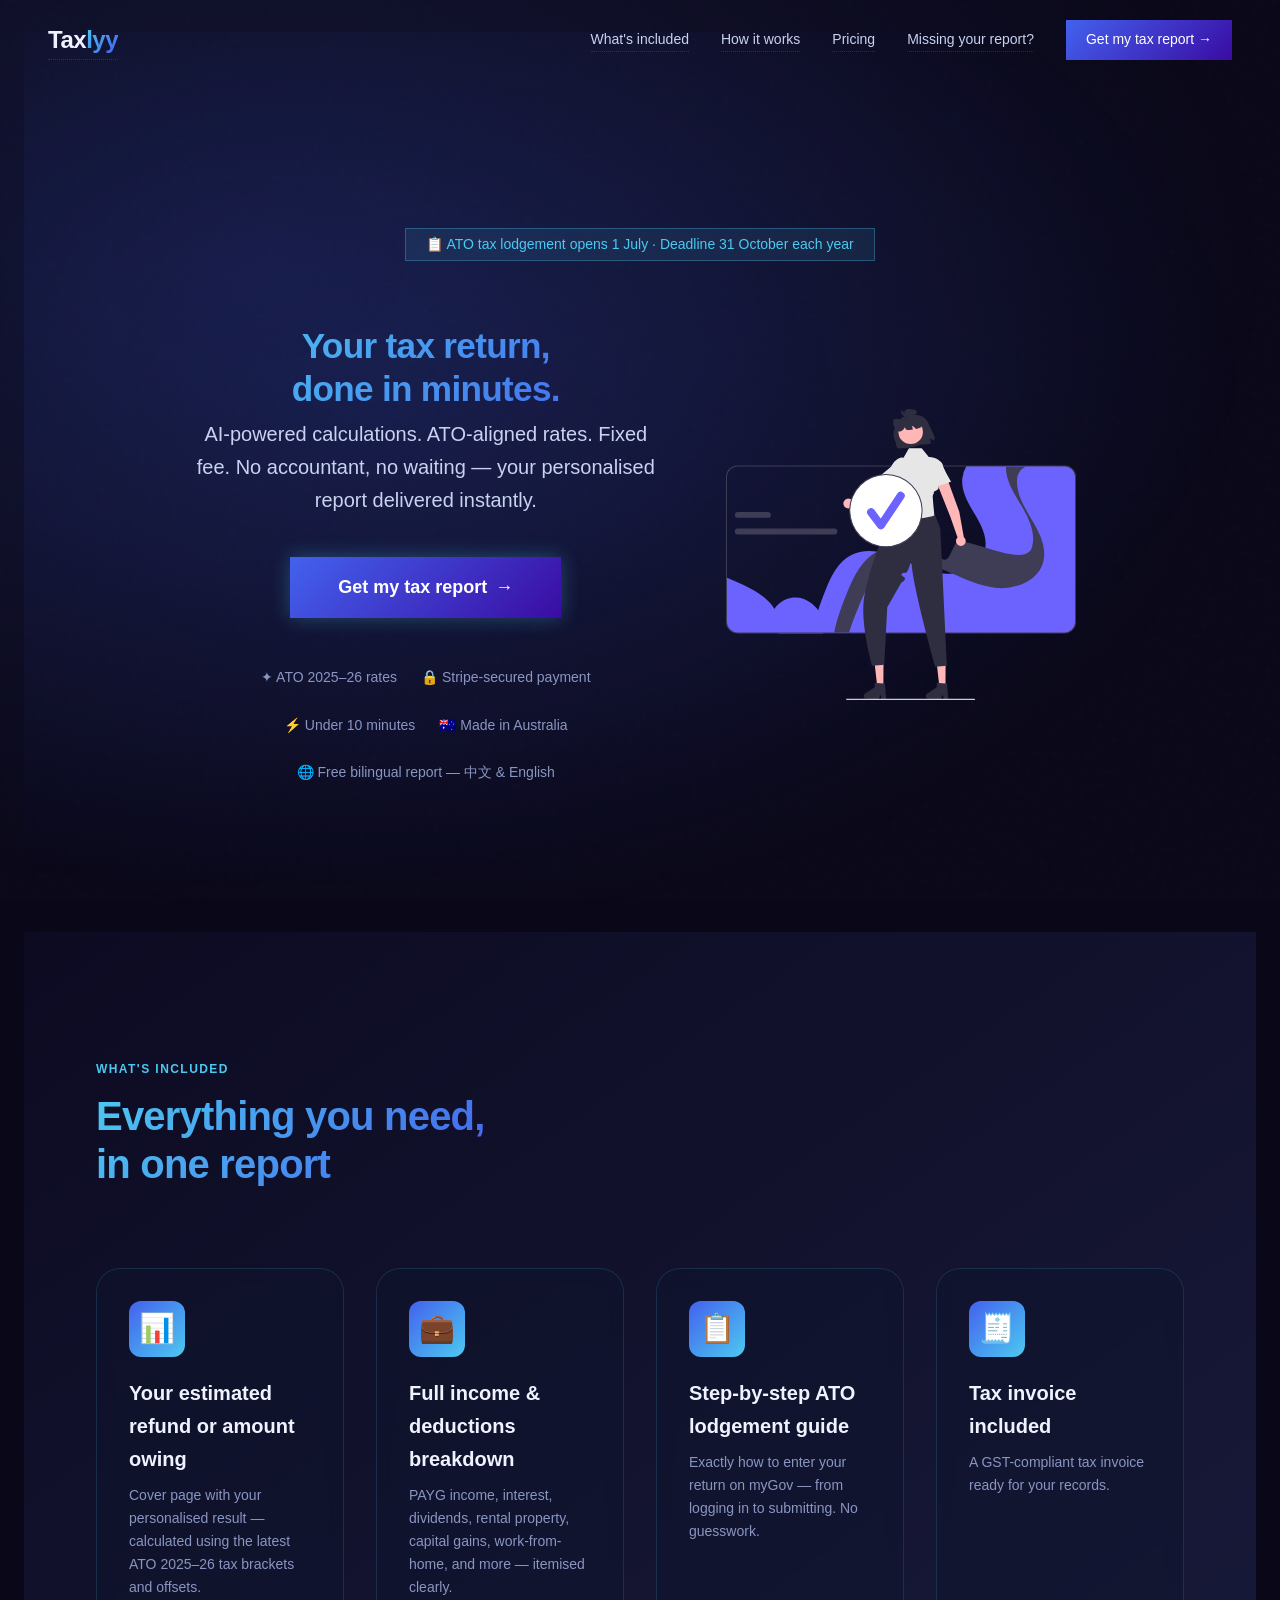
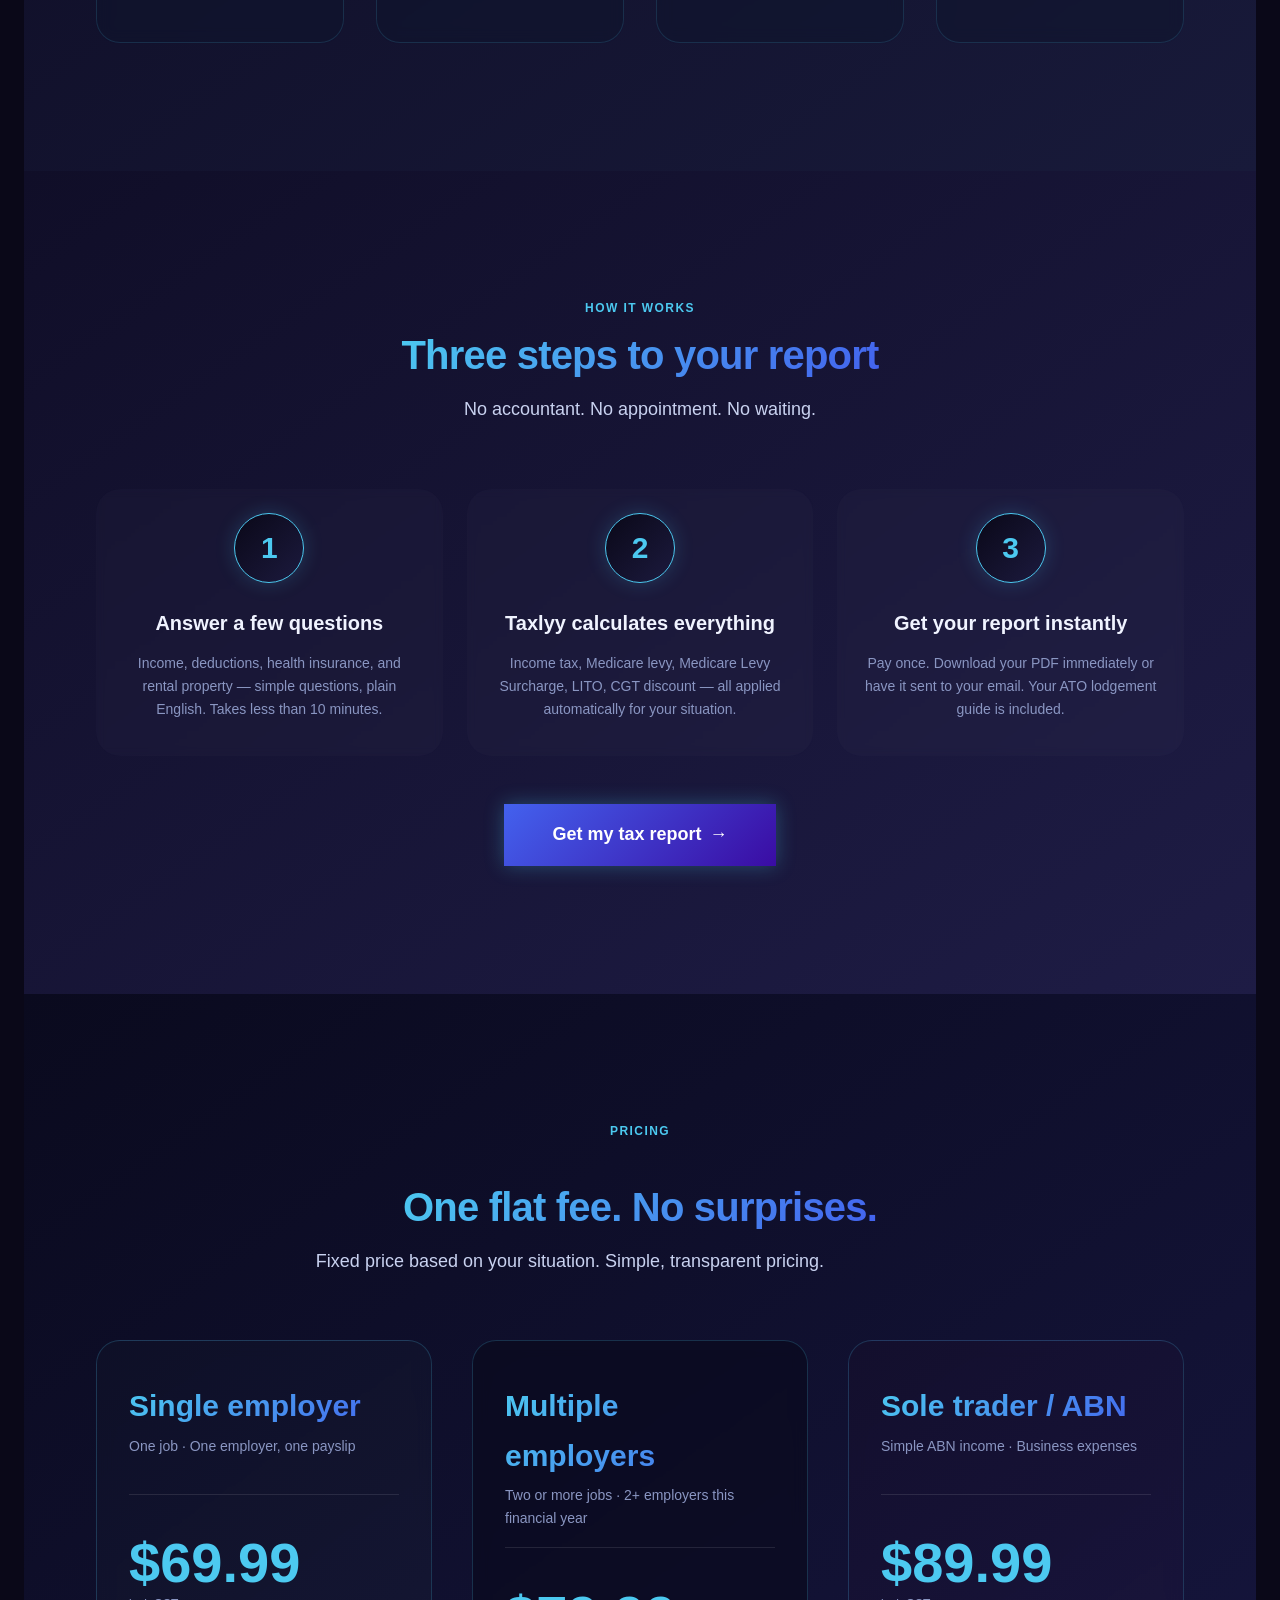
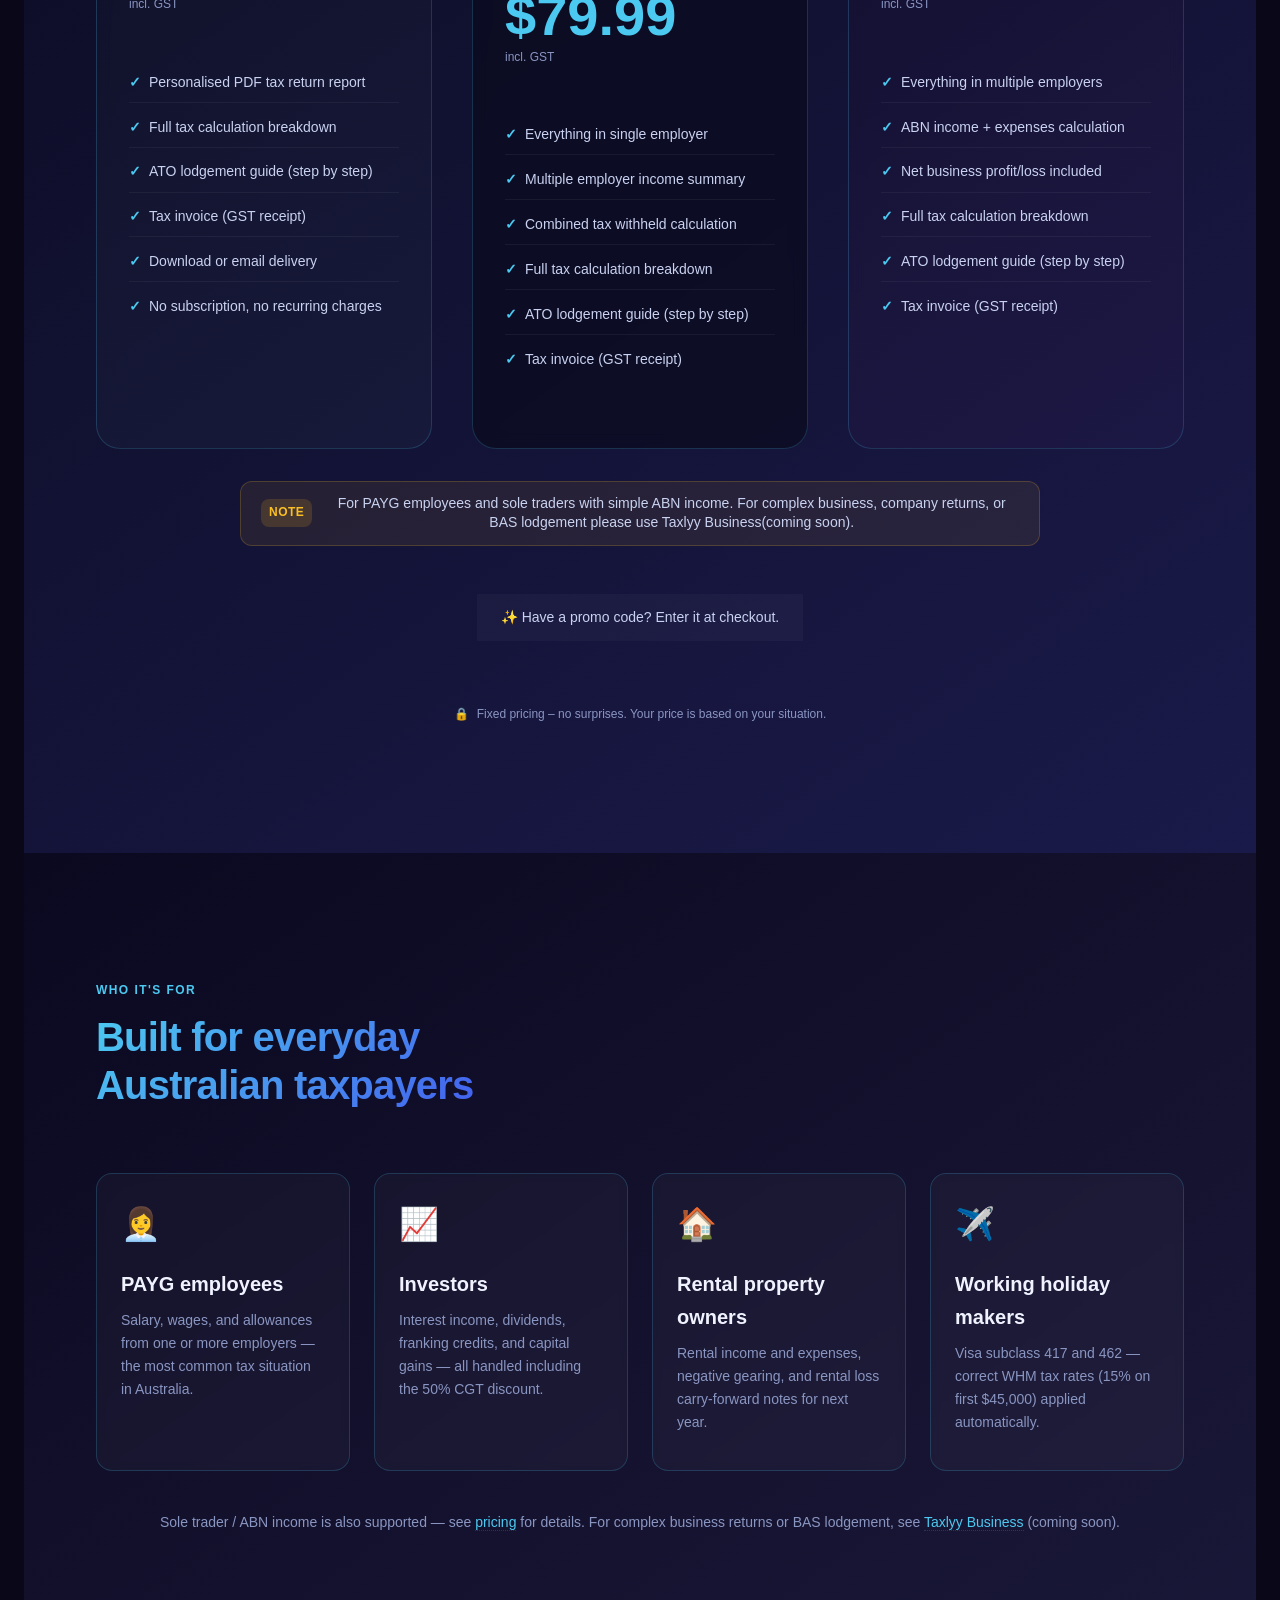
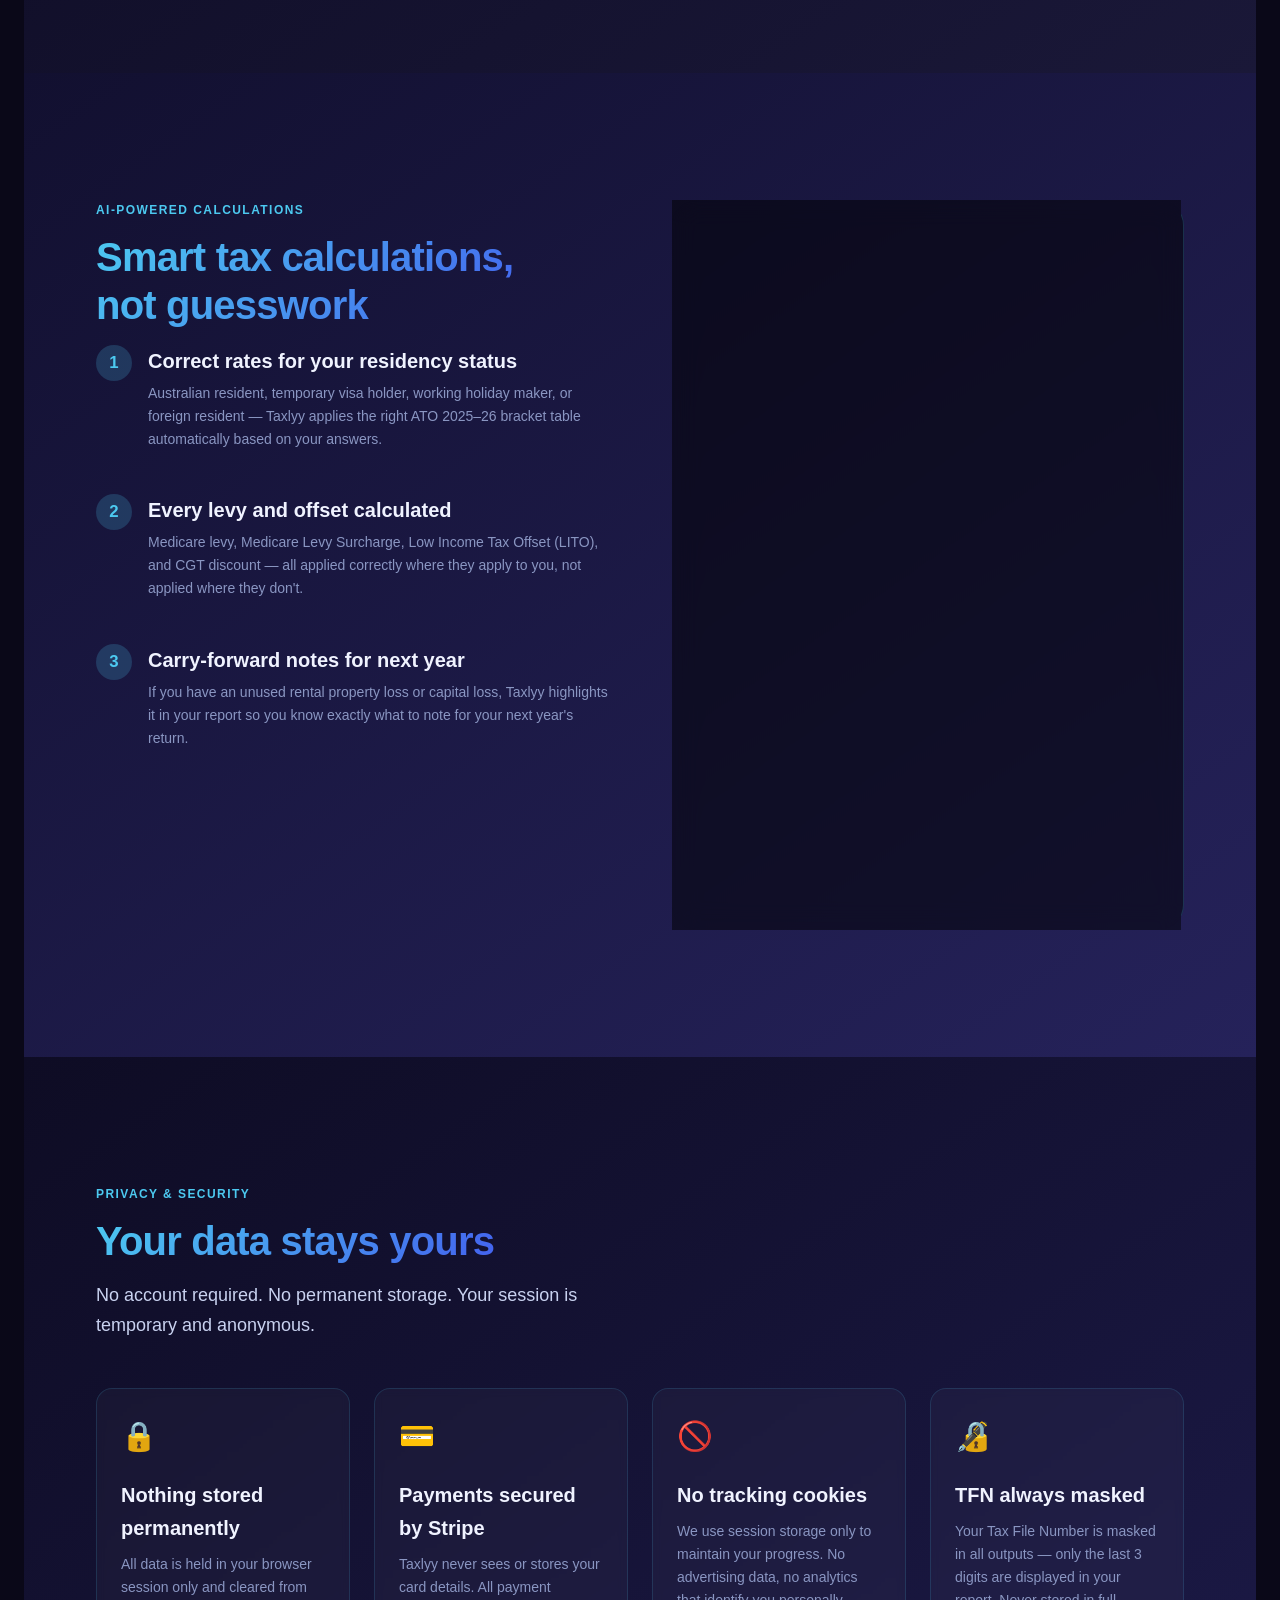
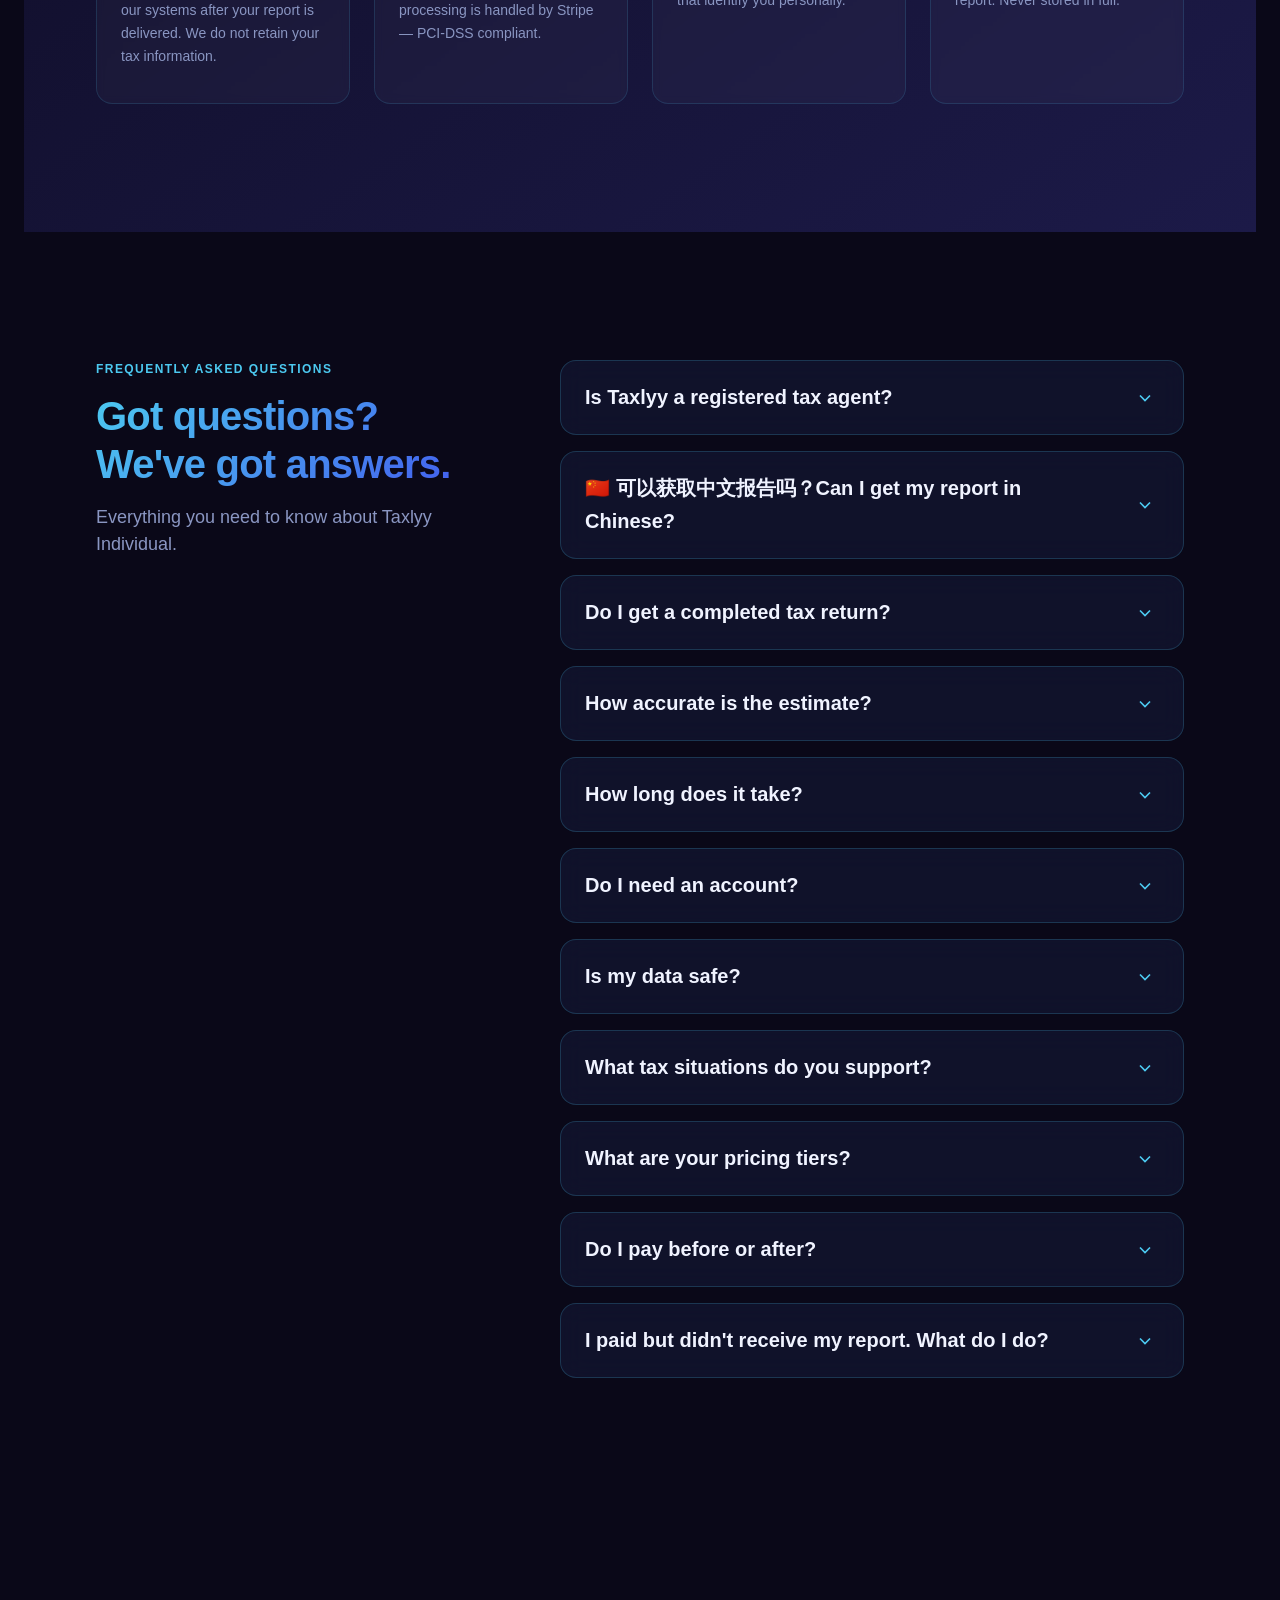
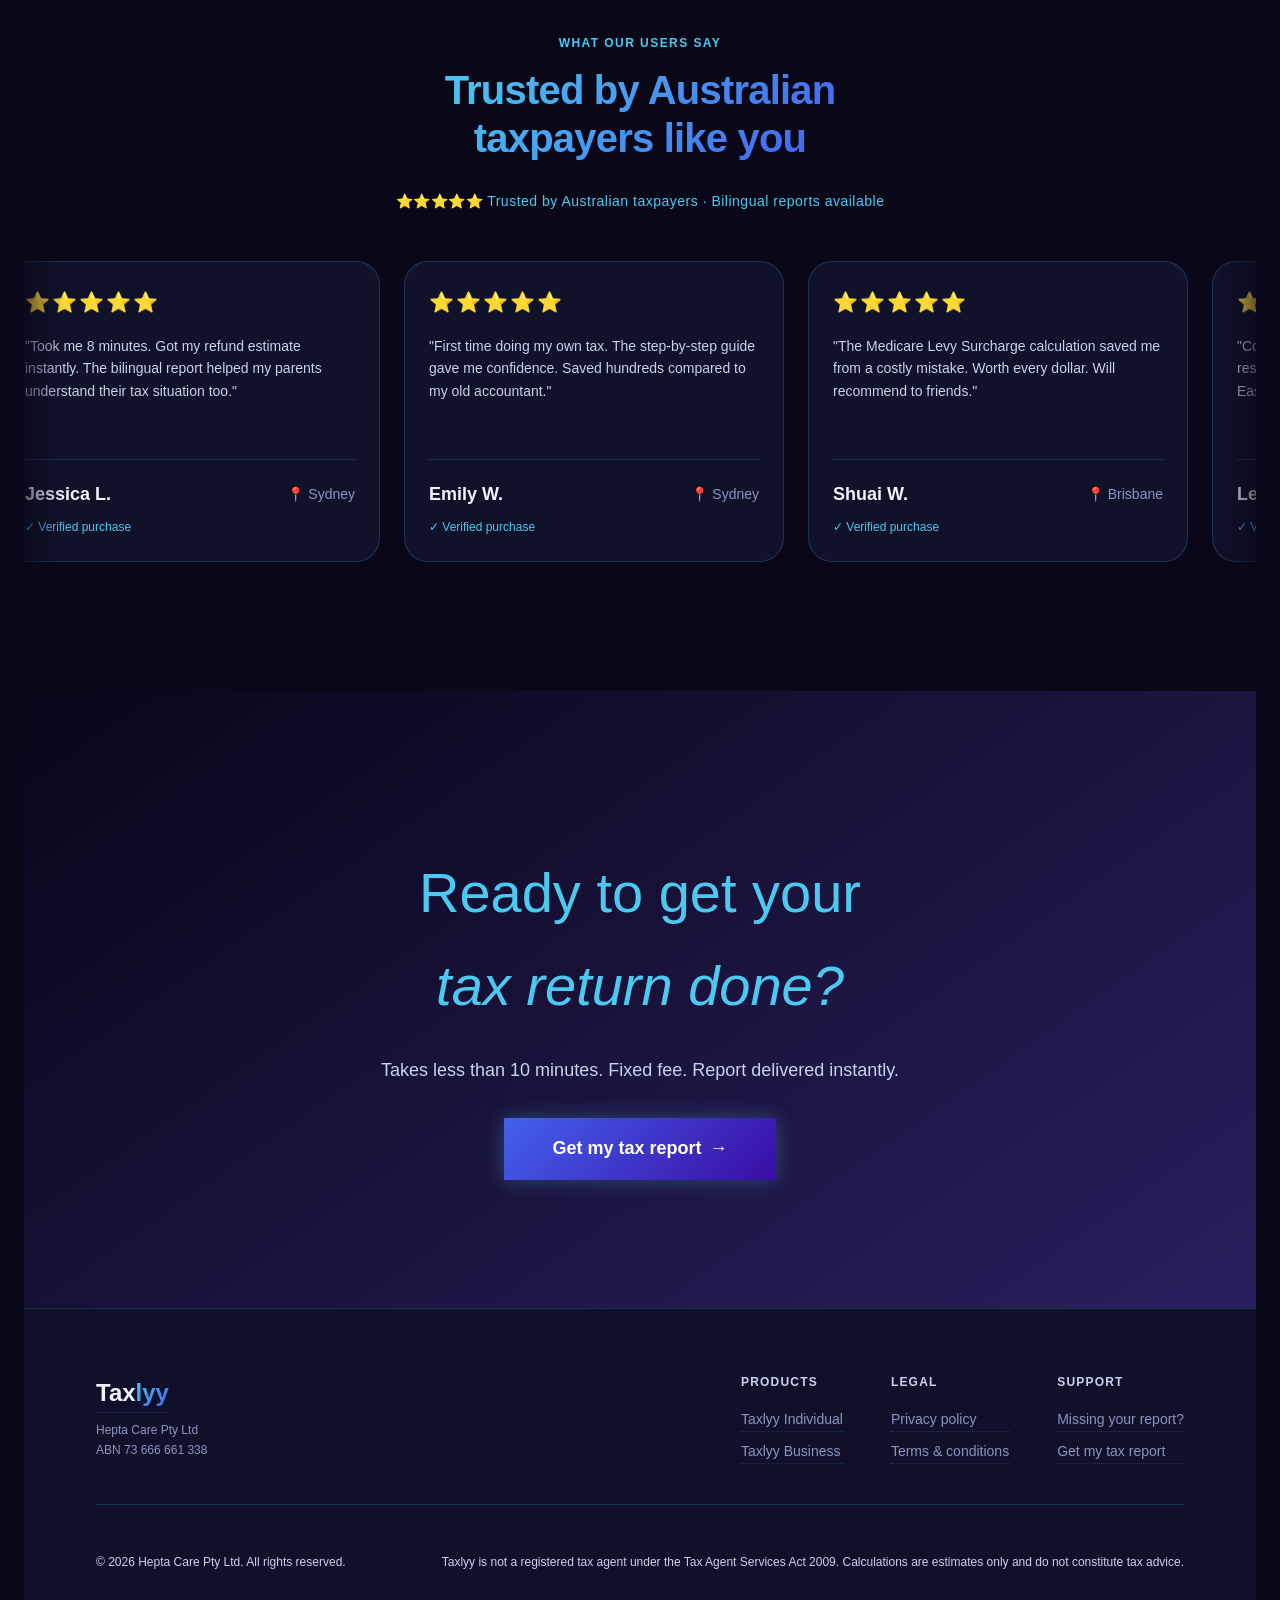
==== commit 5c36b3cf: "updasted version before intergrating resend" ====
--- a/frontend/index.html
+++ b/frontend/index.html
@@ -14,7 +14,7 @@
 
 <!-- NAV -->
 <nav id="navbar">
-  <a href="/" class="nav-logo">Tax<span>lyy</span></a>
+  <a href="/frontend/index.html" class="nav-logo">Tax<span>lyy</span></a>
   <div class="nav-links">
       <a href="#features">What's included</a>
       <a href="#how">How it works</a>
@@ -143,12 +143,12 @@
         <div class="price-amount">$69.99</div>
         <div class="price-gst">incl. GST</div>
         <ul class="price-features">
-          <li>✓ Personalised PDF tax return report</li>
-          <li>✓ Full tax calculation breakdown</li>
-          <li>✓ ATO lodgement guide (step by step)</li>
-          <li>✓ Tax invoice (GST receipt)</li>
-          <li>✓ Download or email delivery</li>
-          <li>✓ No subscription, no recurring charges</li>
+          <li>Personalised PDF tax return report</li>
+          <li>Full tax calculation breakdown</li>
+          <li>ATO lodgement guide (step by step)</li>
+          <li>Tax invoice (GST receipt)</li>
+          <li>Download or email delivery</li>
+          <li>No subscription, no recurring charges</li>
         </ul>
       </div>
       
@@ -160,12 +160,12 @@
         <div class="price-amount">$79.99</div>
         <div class="price-gst">incl. GST</div>
         <ul class="price-features">
-          <li>✓ Everything in single employer</li>
-          <li>✓ Multiple employer income summary</li>
-          <li>✓ Combined tax withheld calculation</li>
-          <li>✓ Full tax calculation breakdown</li>
-          <li>✓ ATO lodgement guide (step by step)</li>
-          <li>✓ Tax invoice (GST receipt)</li>
+          <li>Everything in single employer</li>
+          <li>Multiple employer income summary</li>
+          <li>Combined tax withheld calculation</li>
+          <li>Full tax calculation breakdown</li>
+          <li>ATO lodgement guide (step by step)</li>
+          <li>Tax invoice (GST receipt)</li>
         </ul>
       </div>
       
@@ -177,12 +177,12 @@
         <div class="price-amount">$89.99</div>
         <div class="price-gst">incl. GST</div>
         <ul class="price-features">
-          <li>✓ Everything in multiple employers</li>
-          <li>✓ ABN income + expenses calculation</li>
-          <li>✓ Net business profit/loss included</li>
-          <li>✓ Full tax calculation breakdown</li>
-          <li>✓ ATO lodgement guide (step by step)</li>
-          <li>✓ Tax invoice (GST receipt)</li>
+          <li>Everything in multiple employers</li>
+          <li>ABN income + expenses calculation</li>
+          <li>Net business profit/loss included</li>
+          <li>Full tax calculation breakdown</li>
+          <li>ATO lodgement guide (step by step)</li>
+          <li>Tax invoice (GST receipt)</li>
         </ul>
       </div>
     </div>
--- a/frontend/styles.css
+++ b/frontend/styles.css
@@ -620,6 +620,7 @@
 .btn-primary:hover {
     transform: translateY(-3px);
     box-shadow: var(--shadow-glow-strong);
+    color: white;  /* ← Dark slate, excellent contrast */
 }
 .trust-row {
     display: flex;
